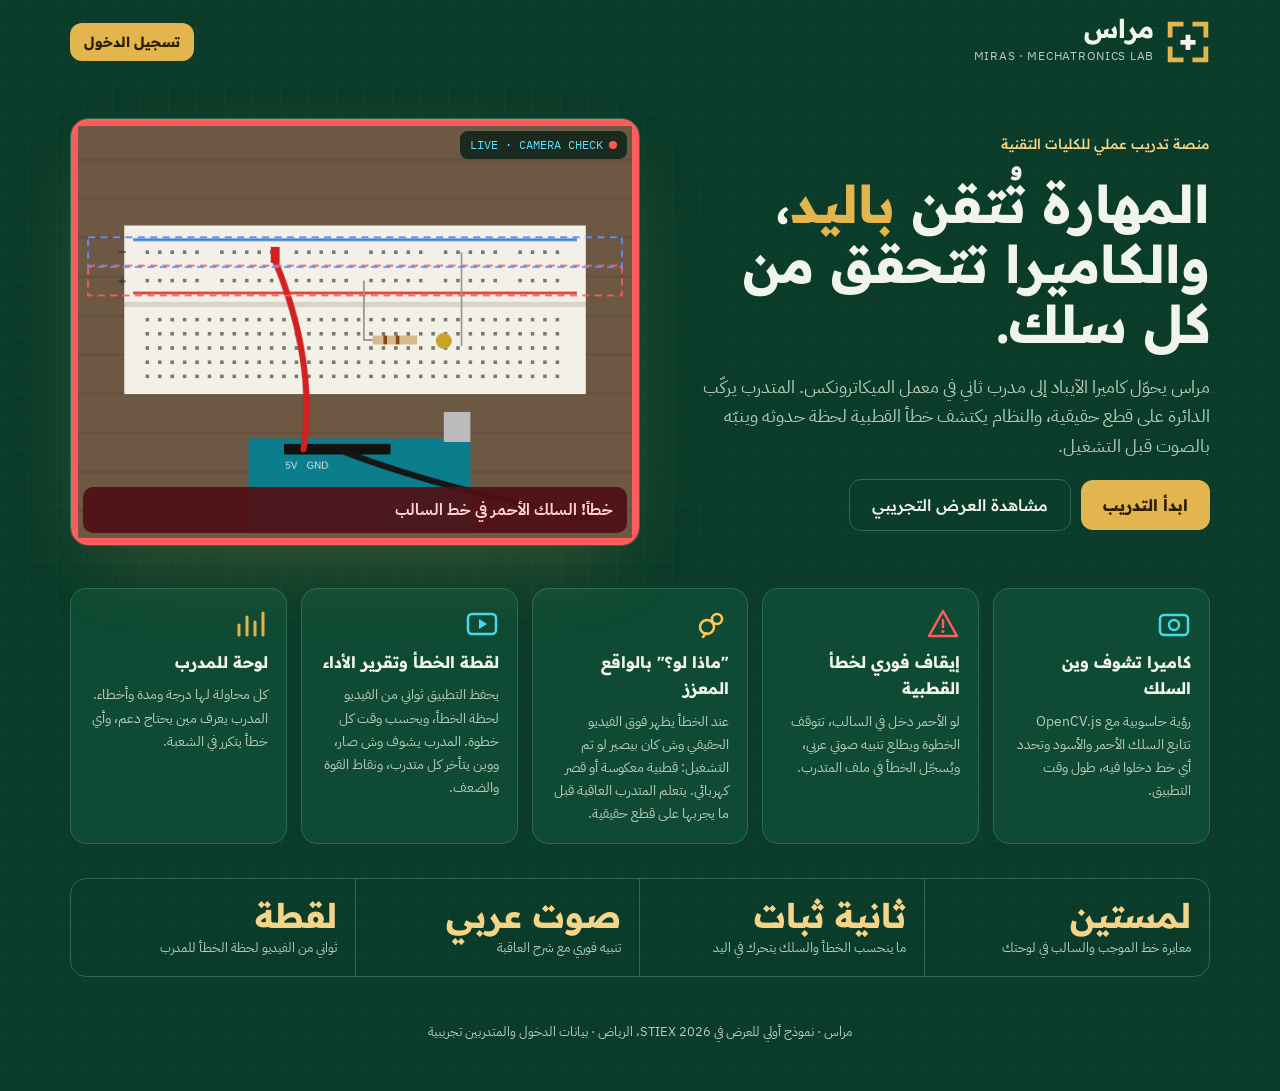
==== index.html @ 93a09e39 "Replace AI overclaims with accurate camera wording Co-Authored-By: Claude Opus 5.5 <noreply@anthropi" ====
<!doctype html>
<html lang="ar" dir="rtl">
<head>
<meta charset="utf-8">
<meta name="viewport" content="width=device-width,initial-scale=1,viewport-fit=cover">
<title>مراس</title>
<meta name="claude:viewport-fit-sides" content="cover">
<link rel="stylesheet" href="https://fonts.googleapis.com/css2?family=Readex+Pro:wght@400;500;600;700&family=IBM+Plex+Sans+Arabic:wght@400;500;700&family=IBM+Plex+Mono:wght@500&display=swap">
<style>
/* Layout: workshop console. Workshop green bench, gold as the brand line, signal-cyan reserved for what the AI "sees". */
:root{
  --ink:#0b3b29; --bench:#0f4a34; --raise:#165a41; --edge:#2b6b50;
  --paper:#f1f4ec; --dim:#b9cbbe;
  --copper:#e2b54e; --copper-2:#f3d488; --copper-ink:#2a1e00;
  --signal:#5ce1ff;
  --ok:#47d78f; --ok-bg:rgba(71,215,143,.14); --bad:#ff5a4a; --bad-bg:rgba(255,93,93,.15); --warn:#ffc75a; --warn-bg:rgba(255,199,90,.14);
  --plus:#ff5d5d; --minus:#5a93ff;
  --f-display:"Readex Pro","IBM Plex Sans Arabic",Tahoma,sans-serif;
  --f-body:"IBM Plex Sans Arabic",Tahoma,"Segoe UI",sans-serif;
  --f-data:"IBM Plex Mono",ui-monospace,Menlo,monospace;
  color-scheme:dark;
}
*{box-sizing:border-box}
[hidden]{display:none!important}
html,body{background:var(--ink);margin:0}
body{color:var(--paper);font-family:var(--f-body);font-size:16px;line-height:1.65;padding-left:max(16px,env(safe-area-inset-left,0px));padding-right:max(16px,env(safe-area-inset-right,0px));padding-block:0 48px;
  background-image:linear-gradient(rgba(70,217,230,.035) 1px,transparent 1px),linear-gradient(90deg,rgba(70,217,230,.035) 1px,transparent 1px);background-size:28px 28px}
.app{max-width:1140px;margin:0 auto;display:flex;flex-direction:column;gap:18px}
.bar{display:flex;align-items:center;justify-content:space-between;gap:12px;flex-wrap:wrap;padding-block:16px 4px}
.brand{display:flex;align-items:center;gap:12px;cursor:pointer}
.brand svg{width:44px;height:44px;flex:none}
.brand b{font-family:var(--f-display);font-weight:700;font-size:26px;display:block;line-height:1;letter-spacing:-.01em}
.brand span{color:var(--dim);font-size:12px;letter-spacing:.06em}
.user{display:flex;align-items:center;gap:10px;color:var(--dim);font-size:14px}
.av{width:36px;height:36px;border-radius:50%;background:var(--raise);border:1px solid var(--copper);display:grid;place-items:center;color:var(--copper-2);font-weight:700}
h1{font-family:var(--f-display);font-weight:700;font-size:clamp(24px,3.8vw,34px);line-height:1.25;margin:0;text-wrap:balance}
h2{font-family:var(--f-display);font-weight:700;font-size:19px;margin:0}
h3{font-family:var(--f-display);font-weight:700;font-size:16px;margin:0}
p{margin:0}
.note{color:var(--dim);font-size:14px}
.eyebrow{font-family:var(--f-display);font-weight:500;font-size:14px;color:var(--copper-2)}
.card{background:var(--bench);border:1px solid var(--edge);border-radius:16px;padding:20px;display:flex;flex-direction:column;gap:12px;min-width:0}
.btn{font:inherit;font-family:var(--f-display);font-weight:700;border:0;border-radius:12px;padding:12px 22px;cursor:pointer;background:var(--copper);color:var(--copper-ink);min-height:48px;transition:transform .15s,background .15s}
.btn:hover{background:var(--copper-2)} .btn:active{transform:translateY(1px)}
.btn.ghost{background:transparent;color:var(--paper);border:1px solid var(--edge);font-weight:500}
.btn.ghost:hover{border-color:var(--copper);background:transparent}
.btn.small{min-height:38px;padding:6px 14px;font-size:14px}
.btn:disabled{opacity:.4;cursor:not-allowed}
button:focus-visible,input:focus-visible{outline:3px solid var(--signal);outline-offset:2px}
.row{display:flex;gap:10px;flex-wrap:wrap;align-items:center}
.grid2{display:grid;grid-template-columns:repeat(auto-fit,minmax(290px,1fr));gap:18px}
input{font:inherit;background:var(--ink);border:1px solid var(--edge);color:var(--paper);border-radius:12px;padding:12px 14px;width:100%;min-height:48px}
label{font-size:14px;color:var(--dim);display:flex;flex-direction:column;gap:6px}
.chip{white-space:nowrap;font:inherit;font-size:13px;background:var(--raise);border:1px solid var(--edge);color:var(--paper);border-radius:999px;padding:7px 13px;cursor:pointer}
.chip:hover{border-color:var(--copper)}
.chip[aria-pressed="true"]{background:var(--copper);color:var(--copper-ink);border-color:var(--copper)}
.pill{display:inline-flex;align-items:center;gap:6px;border-radius:999px;padding:3px 11px;font-size:13px;font-weight:500;background:var(--raise);color:var(--paper);font-variant-numeric:tabular-nums}
.pill.ok{background:var(--ok-bg);color:var(--ok)} .pill.bad{background:var(--bad-bg);color:var(--bad)} .pill.warn{background:var(--warn-bg);color:var(--warn)}
.err{color:var(--bad);font-size:14px;min-height:1.4em}

/* landing */
.hero{display:grid;grid-template-columns:minmax(0,1fr) minmax(0,1.05fr);gap:28px;align-items:center;padding-block:28px 8px}
@media (max-width:860px){.hero{grid-template-columns:1fr}}
.hero h1{font-size:clamp(32px,4.6vw,52px);font-weight:700;line-height:1.15}
.hero h1 em{font-style:normal;color:var(--copper)}
.hero .lead{font-size:18px;color:var(--dim);max-width:34em}
.live{position:relative;border-radius:18px;overflow:hidden;border:1px solid var(--edge);background:#000;box-shadow:0 30px 80px -30px rgba(226,181,78,.28)}
.live canvas{display:block;width:100%;height:auto}
.live .tag{position:absolute;top:12px;inset-inline-start:12px;font-family:var(--f-data);font-size:12px;background:rgba(7,30,20,.8);color:var(--signal);padding:4px 10px;border-radius:8px;display:flex;gap:6px;align-items:center}
.live .tag i{width:8px;height:8px;border-radius:50%;background:var(--bad);animation:blink 1.2s infinite}
.live .say{position:absolute;inset-inline:12px;bottom:12px;border-radius:10px;padding:10px 14px;font-weight:700;background:rgba(7,30,20,.85);transition:background .2s,color .2s}
.live .say.bad{background:rgba(80,16,20,.92);color:#ffd2d2} .live .say.ok{background:rgba(10,60,38,.92);color:#c9ffe3}
@keyframes blink{50%{opacity:.25}}
@media (prefers-reduced-motion:reduce){.live .tag i{animation:none}}
.feats{display:grid;grid-template-columns:repeat(auto-fit,minmax(190px,1fr));gap:14px}
.feat{background:var(--bench);border:1px solid var(--edge);border-radius:16px;padding:18px;display:flex;flex-direction:column;gap:8px}
.feat svg{width:34px;height:34px}
.proof{display:grid;grid-template-columns:repeat(auto-fit,minmax(170px,1fr));gap:0;border:1px solid var(--edge);border-radius:16px;overflow:hidden}
.proof div{padding:18px;border-inline-start:1px solid var(--edge);display:flex;flex-direction:column;gap:2px}
.proof div:first-child{border-inline-start:0}
.proof b{font-family:var(--f-display);font-weight:700;font-size:34px;color:var(--copper-2);font-variant-numeric:tabular-nums;line-height:1.1}
.proof span{color:var(--dim);font-size:13px}
.road{display:grid;grid-template-columns:repeat(auto-fit,minmax(220px,1fr));gap:14px}
.road .ph{border-top:3px solid var(--edge);padding-top:12px;display:flex;flex-direction:column;gap:6px}
.road .ph.now{border-color:var(--copper)}
.foot{color:var(--dim);font-size:13px;text-align:center;padding-top:10px}

/* login */
.login{max-width:470px;margin:5vh auto 0;width:100%}
/* guide */
.steps{display:grid;grid-template-columns:repeat(auto-fit,minmax(230px,1fr));gap:14px;padding:0;margin:0;list-style:none}
.steps li{background:var(--raise);border-radius:14px;padding:16px;display:flex;flex-direction:column;gap:8px}
.steps .n{width:32px;height:32px;border-radius:9px;background:var(--copper);color:var(--copper-ink);display:grid;place-items:center;font-weight:700;font-family:var(--f-display)}
.steps svg{width:100%;height:auto;background:var(--ink);border-radius:10px}
/* practice */
.stage{display:grid;grid-template-columns:minmax(0,1.6fr) minmax(270px,1fr);gap:18px;align-items:start}
@media (max-width:820px){.stage{grid-template-columns:1fr}}
.cam{position:relative;border-radius:16px;overflow:hidden;background:#000;border:1px solid var(--edge)}
.cam canvas{display:block;width:100%;height:auto;touch-action:none}
.hud{position:absolute;inset-inline:10px;top:10px;display:flex;justify-content:space-between;gap:8px;pointer-events:none}
.hud .pill{background:rgba(7,30,20,.78);color:var(--signal);font-family:var(--f-data);font-size:12px}
.banner{position:absolute;inset-inline:10px;bottom:10px;border-radius:12px;padding:11px 15px;font-weight:700;background:rgba(7,30,20,.85);color:var(--paper);pointer-events:none;font-size:15px}
.banner.ok{background:rgba(10,60,38,.94);color:#c9ffe3} .banner.bad{background:rgba(80,16,20,.95);color:#ffd2d2} .banner.warn{background:rgba(70,50,8,.94);color:#ffe7b0}
.flash{position:absolute;inset:0;border:6px solid var(--bad);border-radius:16px;pointer-events:none;opacity:0;transition:opacity .2s}
.flash.on{opacity:1}
.plist{list-style:none;margin:0;padding:0;display:flex;flex-direction:column;gap:8px}
.plist li{display:flex;gap:10px;align-items:flex-start;padding:11px;border-radius:12px;background:var(--raise);font-size:15px}
.plist li .dot{flex:none;width:28px;height:28px;border-radius:8px;display:grid;place-items:center;font-size:13px;font-weight:700;background:var(--edge);color:var(--dim)}
.plist li.now{outline:2px solid var(--copper)} .plist li.now .dot{background:var(--copper);color:var(--copper-ink)}
.plist li.done .dot{background:var(--ok);color:#03200f}
.meter{display:flex;gap:6px;flex-wrap:wrap}
.meter span{font-family:var(--f-data);font-size:12px;color:var(--signal);background:var(--ink);border:1px solid var(--edge);border-radius:8px;padding:3px 8px}
.demo-tools{display:flex;gap:8px;flex-wrap:wrap}
/* result */
.score{font-family:var(--f-display);font-size:64px;font-weight:700;line-height:1;font-variant-numeric:tabular-nums}
.ring{width:160px;height:160px;border-radius:50%;display:grid;place-items:center;margin:0 auto}
/* table */
table{width:100%;border-collapse:collapse;font-size:14px}
th,td{text-align:start;padding:10px 8px;border-bottom:1px solid var(--edge);vertical-align:top}
th{color:var(--dim);font-weight:500;font-size:13px}
td{font-variant-numeric:tabular-nums}
tr.sel td{background:var(--raise)}
tbody tr{cursor:pointer} tbody tr:hover td{background:rgba(255,255,255,.025)}
.tablewrap{overflow-x:auto}
.bars{display:flex;flex-direction:column;gap:10px}
.bars .b{display:grid;grid-template-columns:150px 1fr 36px;gap:8px;align-items:center;font-size:14px}
.bars .t{height:12px;background:var(--raise);border-radius:6px;overflow:hidden}
.bars .t i{display:block;height:100%;background:linear-gradient(90deg,var(--bad),var(--copper));border-radius:6px}
.kpis{display:grid;grid-template-columns:repeat(auto-fit,minmax(150px,1fr));gap:12px}
.kpi{background:var(--raise);border-radius:14px;padding:14px}
.kpi b{font-family:var(--f-display);font-weight:700;font-size:30px;display:block;color:var(--copper-2);font-variant-numeric:tabular-nums}
.kpi span{color:var(--dim);font-size:13px}

.modal{position:fixed;inset:0;z-index:50;background:rgba(5,9,20,.8);display:grid;place-items:center;padding:max(16px,env(safe-area-inset-top,0px)) max(16px,env(safe-area-inset-right,0px)) max(16px,env(safe-area-inset-bottom,0px)) max(16px,env(safe-area-inset-left,0px))}
.modal-card{width:min(640px,100%);max-height:100%;overflow:auto}
.report{display:grid;grid-template-columns:repeat(auto-fit,minmax(260px,1fr));gap:16px}
.sbar{display:grid;grid-template-columns:110px 1fr 54px;gap:8px;align-items:center;font-size:13px}
.sbar .t{height:14px;background:var(--raise);border-radius:7px;position:relative;overflow:hidden}
.sbar .t i{position:absolute;inset-block:0;inset-inline-start:0;background:var(--copper);border-radius:7px}
.sbar .t s{position:absolute;inset-block:-2px;width:2px;background:var(--paper);opacity:.7}
.insight{display:flex;gap:10px;align-items:flex-start;background:var(--raise);border-radius:12px;padding:12px;font-size:14px}
.insight b{font-family:var(--f-display)}
.sync{font-size:12px;color:var(--dim)}
pre.log{white-space:pre-wrap;font-family:var(--f-data);font-size:13px;background:var(--ink);border:1px solid var(--edge);color:var(--signal);border-radius:12px;padding:14px;margin:0;max-height:280px;overflow:auto;direction:rtl}
</style>

</head>
<body>
<div class="app">

<header class="bar">
  <div class="brand" id="brandHome" role="button" tabindex="0" aria-label="مراس، الصفحة الرئيسية">
    <svg viewBox="0 0 64 64" aria-hidden="true"><g fill="none" stroke="#e2b54e" stroke-width="7" stroke-linecap="square"><path d="M6 22V6H22"/><path d="M42 6H58V22"/><path d="M58 42V58H42"/><path d="M22 58H6V42"/></g><rect x="21" y="29" width="22" height="7" fill="#f1f4ec"/><rect x="28.5" y="21.5" width="7" height="22" fill="#f1f4ec"/></svg>
    <div><b>مراس</b><span>MIRAS · MECHATRONICS LAB</span></div>
  </div>
  <div class="row" id="landingNav"><button class="btn small" id="navLogin">تسجيل الدخول</button></div>
  <div class="user" id="userBox" hidden><div class="av" id="userAv"></div><div><div id="userName" style="color:var(--paper)"></div><div id="userRole"></div></div><button class="btn ghost small" id="logoutBtn">خروج</button></div>
</header>

<!-- LANDING -->
<section id="scr-landing" style="display:flex;flex-direction:column;gap:34px">
  <div class="hero">
    <div style="display:flex;flex-direction:column;gap:18px">
      <span class="eyebrow">منصة تدريب عملي للكليات التقنية</span>
      <h1>المهارة تُتقن <em>باليد</em>،<br>والكاميرا تتحقق من كل سلك.</h1>
      <p class="lead">مراس يحوّل كاميرا الآيباد إلى مدرب ثاني في معمل الميكاترونكس. المتدرب يركّب الدائرة على قطع حقيقية، والنظام يكتشف خطأ القطبية لحظة حدوثه وينبّه بالصوت قبل التشغيل.</p>
      <div class="row"><button class="btn" id="heroStart">ابدأ التدريب</button><button class="btn ghost" id="heroDemo">مشاهدة العرض التجريبي</button></div>
    </div>
    <div class="live"><canvas id="heroCv" width="640" height="480" aria-label="عرض حي: السلك الأحمر يدخل خط السالب فيظهر تنبيه، ثم ينتقل إلى الموجب"></canvas><span class="tag"><i></i>LIVE · CAMERA CHECK</span><div class="say" id="heroSay">جاري المراقبة…</div></div>
  </div>

  <div class="feats">
    <div class="feat"><svg viewBox="0 0 34 34" aria-hidden="true"><rect x="3" y="8" width="28" height="20" rx="4" fill="none" stroke="#46d9e6" stroke-width="2.5"/><circle cx="17" cy="18" r="5" fill="none" stroke="#46d9e6" stroke-width="2.5"/></svg><h3>كاميرا تشوف وين السلك</h3><p class="note">رؤية حاسوبية مع OpenCV.js تتابع السلك الأحمر والأسود وتحدد أي خط دخلوا فيه، طول وقت التطبيق.</p></div>
    <div class="feat"><svg viewBox="0 0 34 34" aria-hidden="true"><path d="M17 4 L31 29 H3 Z" fill="none" stroke="#ff5d5d" stroke-width="2.5" stroke-linejoin="round"/><path d="M17 13 v7" stroke="#ff5d5d" stroke-width="2.5" stroke-linecap="round"/><circle cx="17" cy="24.5" r="1.6" fill="#ff5d5d"/></svg><h3>إيقاف فوري لخطأ القطبية</h3><p class="note">لو الأحمر دخل في السالب، تتوقف الخطوة ويطلع تنبيه صوتي عربي، ويُسجّل الخطأ في ملف المتدرب.</p></div>
    <div class="feat"><svg viewBox="0 0 34 34" aria-hidden="true"><circle cx="12" cy="20" r="7" fill="none" stroke="#ffc75a" stroke-width="2.5"/><circle cx="22" cy="12" r="5" fill="none" stroke="#ffc75a" stroke-width="2.5"/><path d="M8 30 l3-4" stroke="#ffc75a" stroke-width="2.5" stroke-linecap="round"/></svg><h3>"ماذا لو؟" بالواقع المعزز</h3><p class="note">عند الخطأ يظهر فوق الفيديو الحقيقي وش كان بيصير لو تم التشغيل: قطبية معكوسة أو قصر كهربائي. يتعلم المتدرب العاقبة قبل ما يجربها على قطع حقيقية.</p></div>
    <div class="feat"><svg viewBox="0 0 34 34" aria-hidden="true"><rect x="3" y="7" width="28" height="20" rx="4" fill="none" stroke="#46d9e6" stroke-width="2.5"/><path d="M14 12 l8 5 -8 5z" fill="#46d9e6"/></svg><h3>لقطة الخطأ وتقرير الأداء</h3><p class="note">يحفظ التطبيق ثواني من الفيديو لحظة الخطأ، ويحسب وقت كل خطوة. المدرب يشوف وش صار، ووين يتأخر كل متدرب، ونقاط القوة والضعف.</p></div>
    
<div class="feat"><svg viewBox="0 0 34 34" aria-hidden="true"><path d="M5 28 V18 M13 28 V10 M21 28 V15 M29 28 V6" stroke="#e2b54e" stroke-width="3" stroke-linecap="round"/></svg><h3>لوحة للمدرب</h3><p class="note">كل محاولة لها درجة ومدة وأخطاء. المدرب يعرف مين يحتاج دعم، وأي خطأ يتكرر في الشعبة.</p></div>
  </div>

  <div class="proof" aria-label="كيف يحكم مراس على الخطأ">
    <div><b>لمستين</b><span>معايرة خط الموجب والسالب في لوحتك</span></div>
    <div><b>ثانية ثبات</b><span>ما ينحسب الخطأ والسلك يتحرك في اليد</span></div>
    <div><b>صوت عربي</b><span>تنبيه فوري مع شرح العاقبة</span></div>
    <div><b>لقطة</b><span>ثواني من الفيديو لحظة الخطأ للمدرب</span></div>
  </div>

  <p class="foot">مراس · نموذج أولي للعرض في STIEX 2026، الرياض · بيانات الدخول والمتدربين تجريبية</p>
</section>


<!-- LOGIN -->
<section id="scr-login" class="login card">
  <h1>تسجيل الدخول</h1>
  <p class="note">الكلية التقنية · قسم الميكاترونكس</p>
  <label>الرقم التدريبي أو رقم المدرب<input id="liId" inputmode="numeric" autocomplete="username"></label>
  <label>كلمة المرور<input id="liPw" type="password" autocomplete="current-password"></label>
  <div class="err" id="liErr"></div>
  <button class="btn" id="liBtn">دخول</button>
  <div class="note">حسابات تجريبية (اضغط للتعبئة):</div>
  <div class="row" id="demoAccounts"></div>
</section>

<!-- HOME -->
<section id="scr-home" hidden>
  <div class="card">
    <span class="pill warn" style="align-self:flex-start">مهارة المرحلة الأولى</span>
    <h1>توصيل تغذية لوحة التجارب من الأردوينو مع فحص القطبية</h1>
    <p class="note">تطبيق المهارة على قطع حقيقية والكاميرا شغالة. الكاميرا تتابع مكان كل سلك، وينبّه فوراً لو السلك دخل في القطب الغلط.</p>
    <div class="row"><span class="pill ok">٤ خطوات</span><span class="pill ok">قطع حقيقية</span><span class="pill ok">تعليق صوتي</span></div>
    <div class="row"><button class="btn" id="toGuide">ابدأ: شرح الخطوات</button></div>
  </div>
  <div class="card" style="margin-top:16px">
    <h2>المحاولات السابقة</h2>
    <div id="myAttempts" class="tablewrap"></div>
  </div>
</section>

<!-- GUIDE -->
<section id="scr-guide" hidden class="card">
  <h1>قبل البدء</h1>
  <p class="note">التجهيز: أردوينو أونو، لوحة تجارب، سلك أحمر، سلك أسود، LED مع مقاومة 220 أوم. يوضع الأردوينو <b style="color:var(--paper)">تحت</b> لوحة التجارب، ويُثبّت الآيباد فوقها بحيث يظهر الاثنان.</p>
  <ol class="steps">
    <li><span class="n">١</span><h3>تثبيت اللوحة في الإطار</h3><p class="note">الكاميرا تتأكد إن الإضاءة كافية والصورة ثابتة وواضحة.</p>
      <svg viewBox="0 0 200 110"><rect x="20" y="15" width="160" height="55" rx="4" fill="#f2efe6"/><line x1="26" y1="24" x2="174" y2="24" stroke="#4f8dff" stroke-width="2"/><line x1="26" y1="34" x2="174" y2="34" stroke="#ff5a4f" stroke-width="2"/><rect x="70" y="80" width="60" height="24" rx="3" fill="#0a7e8c"/><rect x="8" y="6" width="184" height="100" fill="none" stroke="#e2b54e" stroke-dasharray="6 4" stroke-width="2"/></svg></li>
    <li><span class="n">٢</span><h3>تركيب المقاومة واللمبة</h3><p class="note">اللمبة لها <b style="color:var(--paper)">قطبية</b>: الرجل الطويلة موجب (+) جهة المقاومة، والرجل القصيرة سالب (−) جهة الحافة المسطحة. لو انعكست ما تولّع.</p>
      <svg viewBox="0 0 200 110"><rect x="20" y="15" width="160" height="80" rx="4" fill="#f2efe6"/><line x1="26" y1="24" x2="174" y2="24" stroke="#ff5a4f" stroke-width="2"/><line x1="26" y1="88" x2="174" y2="88" stroke="#4f8dff" stroke-width="2"/><rect x="70" y="30" width="12" height="24" rx="4" fill="#d8b98a"/><line x1="76" y1="24" x2="76" y2="30" stroke="#888" stroke-width="2"/><line x1="76" y1="54" x2="76" y2="62" stroke="#888" stroke-width="2"/><line x1="76" y1="62" x2="112" y2="62" stroke="#888" stroke-width="2"/><line x1="112" y1="62" x2="112" y2="50" stroke="#888" stroke-width="2"/><line x1="126" y1="88" x2="126" y2="52" stroke="#888" stroke-width="2"/><path d="M108 50 v-10 a11 11 0 0 1 22 0 v10 z" fill="#ff6b5a"/><text x="96" y="76" font-size="8" fill="#333">طويلة +</text><text x="130" y="76" font-size="8" fill="#333">قصيرة −</text></svg>
      <div class="row"><button class="btn ghost small polBtn">🔊 شرح القطبية</button></div></li>
    <li><span class="n">٣</span><h3>تحديد خط الموجب ثم السالب</h3><p class="note">علشان التطبيق يعرف وين خط <b style="color:var(--plus)">+</b> الأحمر ووين خط <b style="color:var(--minus)">−</b> الأزرق في لوحتك.</p>
      <svg viewBox="0 0 200 110"><rect x="20" y="15" width="160" height="55" rx="4" fill="#f2efe6"/><line x1="26" y1="24" x2="174" y2="24" stroke="#4f8dff" stroke-width="2"/><line x1="26" y1="34" x2="174" y2="34" stroke="#ff5a4f" stroke-width="2"/><circle cx="120" cy="34" r="9" fill="none" stroke="#ff5a4f" stroke-width="3"/><circle cx="80" cy="24" r="9" fill="none" stroke="#4f8dff" stroke-width="3"/><text x="120" y="60" fill="#333" font-size="11" text-anchor="middle">١</text><text x="80" y="60" fill="#333" font-size="11" text-anchor="middle">٢</text></svg></li>
    <li><span class="n">٤</span><h3>الأحمر من 5V إلى الموجب +</h3><p class="note">ثم الأسود من GND إلى السالب −، والأردوينو مطفي. لو دخل سلك في الخط الغلط، يطلع تنبيه بالصوت يشرح وش كان بيصير.</p>
      <svg viewBox="0 0 200 110"><rect x="20" y="15" width="160" height="55" rx="4" fill="#f2efe6"/><line x1="26" y1="24" x2="174" y2="24" stroke="#4f8dff" stroke-width="2"/><line x1="26" y1="34" x2="174" y2="34" stroke="#ff5a4f" stroke-width="2"/><rect x="70" y="80" width="60" height="24" rx="3" fill="#0a7e8c"/><path d="M88 82 Q86 55 110 34" stroke="#e53935" stroke-width="4" fill="none"/><path d="M104 82 Q120 50 140 24" stroke="#111" stroke-width="4" fill="none"/><text x="86" y="100" fill="#fff" font-size="8">5V</text><text x="100" y="100" fill="#fff" font-size="8">GND</text></svg></li>
    <li><span class="n">٥</span><h3>التشغيل والتأكد من إضاءة اللمبة</h3><p class="note">توصيل سلك USB. الكاميرا تكتشف ضوء الـ LED وتعرض النتيجة.</p>
      <svg viewBox="0 0 200 110"><rect x="20" y="15" width="160" height="55" rx="4" fill="#f2efe6"/><circle cx="130" cy="52" r="14" fill="#fff59d" opacity=".5"/><circle cx="130" cy="52" r="6" fill="#ffeb3b"/><rect x="70" y="80" width="60" height="24" rx="3" fill="#0a7e8c"/></svg></li>
  
  </ol>
  <div class="row"><button class="btn" id="startCam">فتح الكاميرا والبدء</button><button class="btn ghost" id="startPhoto" hidden>التصوير خطوة بخطوة</button><button class="btn ghost" id="startDemo">عرض تجريبي بدون قطع</button><button class="btn ghost" id="backHome1">رجوع</button></div>
  <p class="err" id="camErr"></p>
</section>

<!-- PRACTICE -->
<section id="scr-practice" hidden>
  <div class="stage">
    <div class="cam" id="camBox">
      <canvas id="view" width="640" height="480"></canvas>
      <div class="hud"><span class="row" style="gap:6px"><span class="pill" id="cvBadge">رؤية حاسوبية</span><span class="pill" id="hudMode">كاميرا مباشرة</span></span><span class="pill" id="hudTime">00:00</span></div>
      <div class="banner" id="banner" role="status" aria-live="assertive">جاري التشغيل…</div>
      <div class="flash" id="flash"></div>
    </div>
    <div class="card">
      <div class="row" style="justify-content:space-between"><h2>الخطوات</h2><span class="row" style="gap:6px"><select id="voiceSel" class="chip" aria-label="اختيار الصوت" style="max-width:170px"></select><button class="chip" id="muteBtn" aria-pressed="false">🔊 الصوت شغال</button></span></div>
      <ul class="plist" id="plist"></ul>
      <div class="meter" id="meter"></div>
      <div class="row"><button class="btn small" id="snapBtn" hidden>📷 التقاط صورة</button><input type="file" id="snapIn" accept="image/*" capture="environment" hidden><button class="btn ghost small" id="hintBtn">مساعدة</button><button class="btn ghost small" id="trainerOk">تأكيد المدرب</button><button class="btn ghost small" id="recal">إعادة المعايرة</button><button class="btn ghost small" id="quitBtn">إنهاء</button></div>
      <div id="placeBox" hidden class="card" style="padding:12px;background:var(--raise)">
        <h3>تركيب المقاومة واللمبة</h3>
        <svg viewBox="0 0 300 150" style="width:100%;max-width:360px;display:block;margin:6px 0" role="img" aria-label="رسم يوضح اتجاه رجلي اللمبة">
          <rect x="10" y="10" width="280" height="130" rx="6" fill="#f3f0e7"/>
          <line x1="20" y1="26" x2="280" y2="26" stroke="#e0443a" stroke-width="3"/><text x="270" y="22" font-size="13" fill="#b3261e" font-weight="700">+</text>
          <line x1="20" y1="124" x2="280" y2="124" stroke="#3f7fe0" stroke-width="3"/><text x="270" y="142" font-size="15" fill="#1b4fae" font-weight="700">−</text>
          <line x1="110" y1="26" x2="110" y2="52" stroke="#888" stroke-width="2"/><rect x="100" y="52" width="20" height="34" rx="6" fill="#d8b98a"/><rect x="100" y="60" width="20" height="4" fill="#8b4513"/><rect x="100" y="70" width="20" height="4" fill="#111"/><line x1="110" y1="86" x2="110" y2="96" stroke="#888" stroke-width="2"/>
          <line x1="110" y1="96" x2="170" y2="96" stroke="#888" stroke-width="2"/>
          <line x1="170" y1="96" x2="170" y2="72" stroke="#888" stroke-width="2.5"/><line x1="190" y1="124" x2="190" y2="76" stroke="#888" stroke-width="2.5"/>
          <path d="M164 72 v-14 a16 16 0 0 1 32 0 v14 z" fill="#ff6b5a" opacity=".85"/><line x1="196" y1="58" x2="196" y2="72" stroke="#7a1d14" stroke-width="2"/>
          <text x="60" y="74" font-size="10" fill="#333">مقاومة 220</text>
          <text x="128" y="112" font-size="10" fill="#333">طويلة +</text><text x="200" y="104" font-size="10" fill="#333">قصيرة −</text>
        </svg>
        <p class="note">المقاومة من خط <b style="color:var(--plus)">+</b> إلى صف في وسط اللوحة. <b style="color:var(--paper)">الرجل الطويلة</b> للمبة في نفس صف المقاومة، و<b style="color:var(--paper)">الرجل القصيرة</b> (جهة الحافة المسطحة) في خط <b style="color:var(--minus)">−</b>. الأردوينو يبقى مطفي.</p>
        <div class="row"><button class="btn small" id="placeOk">تم التركيب ✓</button><button class="btn ghost small polBtn">🔊 شرح القطبية</button></div>
        <p class="note">ملاحظة: الكاميرا ما تتحقق من اتجاه رجلي اللمبة. التحقق يصير في الخطوة الأخيرة: لو اللمبة ما ولّعت، غالباً هي مقلوبة.</p>
      </div>
      <div id="demoBox" hidden class="card" style="padding:12px;background:var(--raise)">
        <h3>أدوات العرض التجريبي</h3>
        <p class="note">اسحب طرف السلك الأحمر أو الأسود على الصورة إلى الخط. يمكن تجربة الأخطاء أيضاً.</p>
        <div class="demo-tools"><button class="chip" id="dPower" aria-pressed="false">⚡ تشغيل الأردوينو</button><button class="chip" id="dDim" aria-pressed="false">🌙 إضاءة ضعيفة</button><button class="chip" id="dShake" aria-pressed="false">📳 اهتزاز</button><button class="chip" id="dBlur" aria-pressed="false">🌫 صورة مو واضحة</button></div>
      </div>
    </div>
  </div>
</section>

<!-- RESULT -->
<section id="scr-result" hidden class="grid2">
  <div class="card" style="text-align:center">
    <h1 id="resTitle">النتيجة</h1>
    <div class="ring" id="resRing"><div><div class="score" id="resScore">0</div><div class="note">من ١٠٠</div></div></div>
    <div class="row" style="justify-content:center" id="resPills"></div>
    <div class="row" style="justify-content:center"><button class="btn" id="again">محاولة جديدة</button><button class="btn ghost" id="resClip" hidden>▶ لقطة الخطأ</button><button class="btn ghost" id="resHome">الرئيسية</button></div>
  </div>
  <div class="card"><h2>تفاصيل المحاولة</h2><ul class="plist" id="resLog"></ul><p class="note" id="resSaved">تنحفظ المحاولة وتظهر للمدرب في لوحته.</p></div>
</section>

<!-- TRAINER -->
<section id="scr-trainer" hidden style="display:flex;flex-direction:column;gap:16px">
  <div class="card"><div class="row" style="justify-content:space-between"><h1>لوحة المدرب</h1><span class="sync" id="syncNote">المحاولات محفوظة على هذا الجهاز</span></div><p class="note">مهارة: توصيل تغذية لوحة التجارب مع فحص القطبية · شعبة ميكاترونكس ١</p><div class="kpis" id="kpis"></div></div>
  <div class="card" id="reportCard"></div>
  <div class="grid2">
    <div class="card"><h2>المتدربون</h2><div class="tablewrap" id="tTable"></div></div>
    <div class="card"><h2>أكثر الأخطاء تكراراً</h2><div class="bars" id="tBars"></div><h2 id="tDetailTitle" style="margin-top:8px">المحاولات</h2><div class="tablewrap" id="tDetail"></div></div>
  </div>
  <div class="card" id="collectCard"><h2>جمع صور لتدريب النموذج</h2><p class="note">صوّر اللوحة والأردوينو من فوق، نفس زاوية التدريب، واختر الحالة قبل التصوير. الصور تنحفظ في قاعدة بيانات مراس، مو على الجهاز. نوّع الإضاءة والمكان واليد، وصوّر كل حالة أكثر من مرة.</p>
    <div class="row" id="labRow"></div>
    <div class="row"><button class="btn" id="colBtn">📷 تصوير أو اختيار صور</button><input type="file" id="colIn" accept="image/*" multiple hidden><span class="note" id="colMsg"></span></div>
    <div class="row" id="colCounts"></div><div class="row" id="colThumbs"></div></div>
  <div class="card"><h2>اختبار آلي بدون بشر (محاكاة)</h2><p class="note">هذا اختبار على صور مولّدة بالكمبيوتر، مو على كاميرا وقطع حقيقية. يثبت إن منطق الكشف صحيح، والتجربة الحقيقية خطوة لاحقة. متدربون افتراضيون يركّبون الأسلاك صح وغلط بشكل عشوائي، مع اهتزاز وتغير إضاءة وتشويش. نقارن قرار الكاميرا بالحقيقة المعروفة لكل حالة.</p><div class="row"><button class="btn" id="runTest">تشغيل ٣٠٠ حالة</button></div><pre class="log" id="testLog">لم يُشغّل بعد.</pre></div>
</section>

</div>
<div id="clipModal" class="modal" hidden role="dialog" aria-modal="true" aria-labelledby="clipTitle">
  <div class="card modal-card">
    <div class="row" style="justify-content:space-between"><h2 id="clipTitle">لقطة الخطأ</h2><button class="btn ghost small" id="clipClose">إغلاق</button></div>
    <img id="clipImg" alt="لقطة فيديو لحظة خطأ القطبية" style="width:100%;border-radius:12px;background:#000;aspect-ratio:4/3;object-fit:cover">
    <p class="note" id="clipMeta"></p>
    <p class="note">يحفظ التطبيق آخر ثانيتين قبل الخطأ وثانية بعده، علشان المدرب يشوف وش صار بالضبط.</p>
  </div>
</div>
<script>
(()=>{
'use strict';
const $=s=>document.querySelector(s);
const AR=n=>String(n).replace(/\d/g,d=>'٠١٢٣٤٥٦٧٨٩'[d]);
const esc=v=>String(v==null?'':v).replace(/[&<>"']/g,c=>({'&':'&amp;','<':'&lt;','>':'&gt;','"':'&quot;',"'":'&#39;'}[c]));
const store={get(k,d){try{const v=localStorage.getItem(k);return v?JSON.parse(v):d}catch(e){return d}},set(k,v){try{localStorage.setItem(k,JSON.stringify(v))}catch(e){}}};

/* ---------- mock data ---------- */
const USERS=[
 {id:'4410201',pw:'1234',name:'نورة القحطاني',role:'trainee'},
 {id:'4410202',pw:'1234',name:'عبدالله الزهراني',role:'trainee'},
 {id:'4410203',pw:'1234',name:'لمى الشهري',role:'trainee'},
 {id:'4410204',pw:'1234',name:'فهد الحارثي',role:'trainee'},
 {id:'4410205',pw:'1234',name:'شهد المالكي',role:'trainee'},
 {id:'9001',pw:'1234',name:'م. سامي السبيعي',role:'trainer'}
];
const ERR={red_minus:'السلك الأحمر في خط السالب',black_plus:'قصر: السلك الأسود في خط الموجب',unclear:'الصورة غير واضحة',hint:'طلب مساعدة',assisted:'تأكيد يدوي من المدرب',quit:'إنهاء قبل الاكتمال'};
function seed(){
  let a=null;
  const now=Date.now(),D=864e5; a=[];
  const plan={ '4410201':[[1,0,1],[0,0,0]], '4410202':[[1,1,2],[1,0,0],[0,0,1]], '4410203':[[0,0,0]], '4410204':[[2,1,1],[1,1,0]], '4410205':[[0,1,3],[0,0,1]] };
  Object.entries(plan).forEach(([uid,list])=>list.forEach(([rm,bp,un],i)=>{
    const errs=[];for(let k=0;k<rm;k++)errs.push('red_minus');for(let k=0;k<bp;k++)errs.push('black_plus');for(let k=0;k<un;k++)errs.push('unclear');
    a.push({uid,at:now-(list.length-i)*D*1.3,dur:150+rm*40+bp*35+un*15,errors:errs,score:scoreOf(errs),done:true});
  }));
  return a;
}
const GUEST={id:'guest',pw:null,name:'زائر',role:'guest'};
const nameOf=uid=>{const u=USERS.find(x=>x.id===uid);return u?u.name:'غير معروف'};
const errName=e=>ERR[e]||'خطأ غير معروف';
// keep only well-formed attempts (data may come from localStorage or the shared db)
const validAttempt=a=>a&&typeof a.id==='string'&&typeof a.uid==='string'&&Number.isFinite(a.at)&&Number.isFinite(a.score)&&Number.isFinite(a.dur)&&Array.isArray(a.errors);
function scoreOf(errs){let s=100;errs.forEach(e=>{s-= e==='red_minus'||e==='black_plus'?15: e==='assisted'||e==='quit'?8: e==='hint'?3:4});return Math.max(0,s)}
let seeds=seed().map(a=>({...a,sample:true,steps:a.steps||fakeSteps(a)}));let realLocal=store.get('mx_real',[]);let realDb=null;let attempts=[];function mergeAttempts(){const byId={};[...realLocal,...(realDb||[])].filter(validAttempt).forEach(a=>byId[a.id]=a);attempts=[...seeds,...Object.values(byId)]}
function fakeSteps(a){const r=k=>Math.round((20+((a.at/1000+k*37)%40))*10)/10;const pen=e=>a.errors.filter(x=>x===e).length*30;return [r(1),r(6),r(2),r(3)+pen('red_minus'),r(4)+pen('black_plus'),r(5)]}
mergeAttempts();
let me=null;

/* ---------- navigation ---------- */
const screens=['landing','login','home','guide','practice','result','trainer'];
function show(n){if(n!=='practice'&&R&&!R.ended)stopPractice();screens.forEach(s=>$('#scr-'+s).hidden=s!==n);$('#landingNav').hidden=!!me||n==='login';window.scrollTo(0,0);heroRun=n==='landing'}
function setUser(u){me=u;$('#userBox').hidden=!u;if(!u)return;$('#userAv').textContent=u.name.replace('م. ','')[0];$('#userName').textContent=u.name;$('#userRole').textContent=u.role==='trainer'?'مدرب':u.role==='guest'?'عرض تجريبي · لا يُحفظ':'متدرب · '+AR(u.id)}
USERS.forEach(u=>{const b=document.createElement('button');b.className='chip';b.textContent=(u.role==='trainer'?'🧑‍🏫 ':'')+u.name;b.onclick=()=>{$('#liId').value=u.id;$('#liPw').value=u.pw};$('#demoAccounts').append(b)});
function login(){const id=$('#liId').value.trim().replace(/[٠-٩]/g,d=>'٠١٢٣٤٥٦٧٨٩'.indexOf(d)),pw=$('#liPw').value;const u=USERS.find(x=>x.id===id&&x.pw===pw);if(!u){$('#liErr').textContent='الرقم أو كلمة المرور غير صحيحة';return}$('#liErr').textContent='';setUser(u);u.role==='trainer'?openTrainer():openHome()}
$('#liBtn').onclick=login;$('#liPw').onkeydown=e=>{if(e.key==='Enter')login()};
$('#logoutBtn').onclick=()=>{stopPractice();setUser(null);show('landing')};
$('#navLogin').onclick=$('#heroStart').onclick=()=>show('login');
$('#heroDemo').onclick=()=>{setUser(GUEST);show('guide')};
const goHome=()=>{if(!me||me.role==='guest'){setUser(null);show('landing')}else if(me.role==='trainer')openTrainer();else openHome()};
$('#brandHome').onclick=goHome;$('#brandHome').onkeydown=e=>{if(e.key==='Enter'||e.key===' '){e.preventDefault();goHome()}};
function fmtDate(t){return new Date(t).toLocaleDateString('ar-SA-u-ca-gregory',{day:'numeric',month:'short'})}
function fmtDur(s){s=Math.round(s);return AR(Math.floor(s/60))+':'+AR(String(s%60).padStart(2,'0'))}
function errSummary(errs){const c={};errs.forEach(e=>c[e]=(c[e]||0)+1);const k=Object.keys(c);return k.length?k.map(x=>errName(x)+(c[x]>1?' ×'+AR(c[x]):'')).join('، '):'بدون أخطاء'}
function attemptsTable(list,showName){
  if(!list.length)return '<p class="note">ما فيه محاولات للحين.</p>';
  return '<table><thead><tr>'+(showName?'<th>المتدرب</th>':'')+'<th>التاريخ</th><th>الدرجة</th><th>المدة</th><th>الأخطاء</th><th>لقطة</th></tr></thead><tbody>'+
  list.slice().sort((a,b)=>b.at-a.at).map(a=>'<tr>'+(showName?'<td>'+esc(nameOf(a.uid))+'</td>':'')+'<td>'+fmtDate(a.at)+'</td><td><span class="pill '+(a.score>=85?'ok':a.score>=60?'warn':'bad')+'">'+AR(a.score)+'</span></td><td>'+fmtDur(a.dur)+'</td><td>'+esc(errSummary(a.errors))+(a.mode==='demo'?' <span class="pill">عرض تجريبي</span>':'')+(a.sample?' <span class="pill">عيّنة</span>':'')+'</td><td>'+(a.errors.some(e=>e==='red_minus'||e==='black_plus')?'<button class="chip" data-clip="'+esc(aid(a))+'">▶ مشاهدة</button>':'—')+'</td></tr>').join('')+'</tbody></table>';
}
function openHome(){if(!me||me.role==='guest'){show('guide');return}$('#myAttempts').innerHTML=attemptsTable(attempts.filter(a=>a.uid===me.id),false);show('home')}
$('#toGuide').onclick=()=>show('guide');$('#backHome1').onclick=goHome;$('#resHome').onclick=goHome;$('#again').onclick=()=>show('guide');

/* ---------- trainer ---------- */
let selTrainee=null;
function openTrainer(){
  const tr=USERS.filter(u=>u.role==='trainee');
  const all=attempts;const avg=all.length?Math.round(all.reduce((s,a)=>s+a.score,0)/all.length):0;
  const pol=all.reduce((s,a)=>s+a.errors.filter(e=>e==='red_minus'||e==='black_plus').length,0);
  const firstOk=tr.filter(u=>{const l=all.filter(a=>a.uid===u.id).sort((a,b)=>a.at-b.at);return l.length&&l[l.length-1].score>=85}).length;
  $('#kpis').innerHTML=[[AR(all.length),'محاولة'],[AR(avg),'متوسط الدرجات'],[AR(pol),'خطأ قطبية تم إيقافه'],[AR(firstOk)+' / '+AR(tr.length),'متدربون أتقنوا المهارة']].map(k=>'<div class="kpi"><b>'+k[0]+'</b><span>'+k[1]+'</span></div>').join('')+(seeds.length?'<p class="note" style="grid-column:1/-1">الأرقام تشمل '+AR(seeds.length)+' محاولة عيّنة (بيانات تجريبية) مع المحاولات الحقيقية.</p>':'');
  $('#tTable').innerHTML='<table><thead><tr><th>المتدرب</th><th>المحاولات</th><th>آخر درجة</th><th>أكثر خطأ</th></tr></thead><tbody>'+tr.map(u=>{const l=all.filter(a=>a.uid===u.id).sort((a,b)=>a.at-b.at);const last=l[l.length-1];const c={};l.forEach(a=>a.errors.forEach(e=>c[e]=(c[e]||0)+1));const top=Object.entries(c).sort((a,b)=>b[1]-a[1])[0];
    return '<tr data-u="'+u.id+'" class="'+(selTrainee===u.id?'sel':'')+'"><td>'+u.name+'</td><td>'+AR(l.length)+'</td><td>'+(last?'<span class="pill '+(last.score>=85?'ok':last.score>=60?'warn':'bad')+'">'+AR(last.score)+'</span>':'—')+'</td><td>'+(top?esc(errName(top[0])):'—')+'</td></tr>'}).join('')+'</tbody></table>';
  $('#tTable').querySelectorAll('tr[data-u]').forEach(r=>r.onclick=()=>{selTrainee=r.dataset.u;openTrainer()});
  const c={};all.forEach(a=>a.errors.forEach(e=>c[e]=(c[e]||0)+1));const mx=Math.max(1,...Object.values(c));
  $('#tBars').innerHTML=Object.entries(c).sort((a,b)=>b[1]-a[1]).map(([k,v])=>'<div class="b"><span>'+esc(errName(k))+'</span><div class="t"><i style="width:'+(v/mx*100)+'%"></i></div><span>'+AR(v)+'</span></div>').join('')||'<p class="note">لا أخطاء.</p>';
  const sel=selTrainee?USERS.find(u=>u.id===selTrainee):null;
  $('#tDetailTitle').textContent=sel?'محاولات '+sel.name:'كل المحاولات';
  $('#tDetail').innerHTML=attemptsTable(sel?all.filter(a=>a.uid===sel.id):all,!sel);
  renderReport(sel||tr[0],all);
  show('trainer');
}

/* ---------- voice ---------- */
let muted=false,arVoice=null;
function voiceRank(x){let r=0;if(/enhanced|premium|neural|natural|online|محسن/i.test(x.name))r+=4;if(/^ar[-_]SA/i.test(x.lang))r+=2;if(/maged|majed|hamed|zariyah|ماجد/i.test(x.name))r+=1;return r}
function pickVoice(){try{const v=speechSynthesis.getVoices().filter(x=>/^ar/i.test(x.lang)).sort((a,b)=>voiceRank(b)-voiceRank(a));const saved=store.get('mx_voice','');arVoice=v.find(x=>x.name===saved)||v[0]||null;
  const sel=document.getElementById('voiceSel');if(sel){sel.innerHTML=v.length?v.map(x=>'<option'+(arVoice&&x.name===arVoice.name?' selected':'')+'>'+x.name.replace(/</g,'')+'</option>').join(''):'<option>لا يوجد صوت عربي في الجهاز</option>'}}catch(e){}}
try{pickVoice();speechSynthesis.onvoiceschanged=pickVoice}catch(e){}
/* Recorded human voice: voice/voice.json = [{file,text}] next to the page. Missing clips fall back to the device voice. */
const vkey=t=>String(t).replace(/[^\u0621-\u064Aa-zA-Z0-9]/g,'');let VOICE={},curAudio=null;
fetch('voice/voice.json',{cache:'no-cache'}).then(r=>r.ok?r.json():[]).then(list=>{(list||[]).forEach(x=>{if(x&&x.file&&x.text)VOICE[vkey(x.text)]='voice/'+x.file})}).catch(()=>{});
/* One shared <audio>: iPad Safari only lets an element play after it was started inside a tap, so the first tap anywhere unlocks it (and speech). */
const voiceEl=new Audio();voiceEl.preload='auto';curAudio=voiceEl;let voiceUnlocked=false;
const SILENT='[data-uri]';
function unlockSpeech(){if(voiceUnlocked)return;voiceUnlocked=true;
  try{voiceEl.src=SILENT;const pr=voiceEl.play();if(pr&&pr.catch)pr.then(()=>voiceEl.pause()).catch(()=>{voiceUnlocked=false})}catch(e){voiceUnlocked=false}
  try{const u=new SpeechSynthesisUtterance(' ');u.volume=0;speechSynthesis.speak(u)}catch(e){}}
['pointerdown','touchend','keydown'].forEach(ev=>document.addEventListener(ev,unlockSpeech,{capture:true,passive:true}));
function say(t){if(muted)return;try{voiceEl.pause()}catch(e){}
  const rec=VOICE[vkey(t)];
  if(rec){try{speechSynthesis.cancel()}catch(e){}try{voiceEl.src=rec;voiceEl.currentTime=0;const pr=voiceEl.play();if(pr&&pr.catch)pr.catch(()=>tts(t))}catch(e){tts(t)}return}
  tts(t)}
function tts(t){try{speechSynthesis.cancel();const u=new SpeechSynthesisUtterance(t);u.lang='ar-SA';if(arVoice)u.voice=arVoice;u.rate=0.95;speechSynthesis.speak(u)}catch(e){}}
$('#voiceSel').onchange=e=>{store.set('mx_voice',e.target.value);pickVoice();say('هذا هو الصوت المختار')};
const POL_TEXT='القطبية يعني إن للقطعة طرف موجب وطرف سالب، والتيار يمشي من الموجب للسالب. اللمبة إل إي دي تشتغل في اتجاه واحد بس. الرجل الطويلة هي الموجب، وتكون جهة المقاومة وخط الموجب. الرجل القصيرة، وهي جهة الحافة المسطحة في رأس اللمبة، هي السالب وتروح لخط السالب. لو انعكست، اللمبة ما تولّع.';
document.querySelectorAll('.polBtn').forEach(b=>b.onclick=()=>{const m=muted;muted=false;say(POL_TEXT);muted=m});
$('#placeOk').onclick=()=>{if(!R||STEPS[R.step].id!=='place')return;addOk('تم تركيب المقاومة واللمبة');banner('تم التركيب','ok');enterStep(R.step+1)};
$('#muteBtn').onclick=()=>{muted=!muted;$('#muteBtn').textContent=muted?'🔇 الصوت مطفي':'🔊 الصوت شغال';$('#muteBtn').setAttribute('aria-pressed',muted);if(muted){try{speechSynthesis.cancel()}catch(e){}try{curAudio&&curAudio.pause()}catch(e){}}};

/* ================= VISION ENGINE ================= */
// Works on a small frame (AW x AH). Calibration gives the y of the + and − rails.
const AW=240,AH=180;
const isRed=(r,g,b)=>r>105&&r>g*1.7&&r>b*1.5;
const lumOf=(r,g,b)=>0.299*r+0.587*g+0.114*b;
function analyze(d,base,cal,prevLum){
  // d, base: Uint8ClampedArray RGBA of AW*AH. returns quality + band readings.
  let sum=0,grad=0,mot=0,n=0;const lum=new Float32Array(AW*AH);
  for(let i=0,p=0;i<AW*AH;i++,p+=4)lum[i]=lumOf(d[p],d[p+1],d[p+2]);
  for(let y=1;y<AH-1;y+=2)for(let x=1;x<AW-1;x+=2){const i=y*AW+x;const L=lum[i];sum+=L;grad+=Math.abs(L-lum[i+1])+Math.abs(L-lum[i+AW]);if(prevLum)mot+=Math.abs(L-prevLum[i]);n++}
  const q={lum:sum/n,sharp:grad/n,motion:prevLum?mot/n:0};
  const out={q,lum,bands:{},bright:0,ard:findArduino(d)};
  if(!base||!cal)return out;
  const hh=Math.round(AH*0.035),x0=Math.round(AW*0.03),x1=Math.round(AW*0.97);
  for(const role of ['plus','minus']){
    const cy=Math.round(cal[role]*AH);let red=0,dark=0,chg=0,area=0,rx=0,dx=0;
    for(let y=Math.max(0,cy-hh);y<=Math.min(AH-1,cy+hh);y++)for(let x=x0;x<x1;x++){
      const p=(y*AW+x)*4;const r=d[p],g=d[p+1],b=d[p+2];const br=base[p],bg=base[p+1],bb=base[p+2];area++;
      const diff=Math.abs(r-br)+Math.abs(g-bg)+Math.abs(b-bb);if(diff<70)continue;chg++;
      if(isRed(r,g,b)&&!isRed(br,bg,bb)){red++;rx+=x}else{const L=lumOf(r,g,b);if(L<70&&lumOf(br,bg,bb)-L>45){dark++;dx+=x}}
    }
    out.bands[role]={red,dark,chg:chg/area,y:cal[role],rx:red?rx/red/AW:.5,dx:dark?dx/dark/AW:.5};
  }
  // LED glow: pixels that got much brighter than baseline
  let br=0;for(let i=0,p=0;i<AW*AH;i++,p+=4){const L=lum[i];if(L>150&&L-lumOf(base[p],base[p+1],base[p+2])>60)br++}
  out.bright=br;
  return out;
}
// Arduino Uno board: a large teal/blue PCB. Returns its box (0..1) or null.
const isArd=(r,g,b)=>b>70&&g>50&&r<100&&g+b>r*3.2&&b>=g*0.85;
function findArduino(d){const row=new Uint16Array(AH);let n=0;
  for(let y=0;y<AH;y++)for(let x=0;x<AW;x++){const p=(y*AW+x)*4;if(isArd(d[p],d[p+1],d[p+2])){row[y]++;n++}}
  if(n<ARD_MIN)return null;
  // longest run of rows that contain board colour (a thin blue rail line is only 1-2 rows tall)
  let best=[0,-1],st=-1;for(let y=0;y<=AH;y++){const on=y<AH&&row[y]>=8;if(on&&st<0)st=y;if(!on&&st>=0){if(y-1-st>best[1]-best[0])best=[st,y-1];st=-1}}
  const y0=best[0],y1=best[1];if(y1-y0+1<AH*0.08)return null;
  const col=new Uint16Array(AW);let m=0;for(let y=y0;y<=y1;y++)for(let x=0;x<AW;x++){const p=(y*AW+x)*4;if(isArd(d[p],d[p+1],d[p+2])){col[x]++;m++}}
  if(m<ARD_MIN)return null;const need=(y1-y0+1)*0.3;let x0=-1,x1=-1;for(let x=0;x<AW;x++)if(col[x]>=need){if(x0<0)x0=x;x1=x}
  if(x0<0||(x1-x0+1)<AW*0.12)return null;
  return {x:x0/AW,y:y0/AH,w:(x1-x0+1)/AW,h:(y1-y0+1)/AH,cy:(y0+y1)/2/AH,n:m};
}
const ARD_MIN=500; // pixels at 240x180; not yet tuned on real boards
function railColor(d,yFrac){const cy=Math.round(yFrac*AH),hh=Math.round(AH*0.035);let r=0,b=0;
  for(let y=Math.max(0,cy-hh);y<=Math.min(AH-1,cy+hh);y++)for(let x=Math.round(AW*.03);x<Math.round(AW*.97);x++){const p=(y*AW+x)*4,R_=d[p],G=d[p+1],B=d[p+2];if(R_>90&&R_>G*1.5&&R_>B*1.4)r++;else if(B>80&&B>R_*1.3&&B>G*1.05)b++}
  return{r,b}}
function calibSwapped(d,cal){const p=railColor(d,cal.plus),m=railColor(d,cal.minus);return p.b>=15&&m.r>=15&&p.b>p.r*2&&m.r>m.b*2}
const PRESENT=12; // pixels at 240x180
function locate(bands,kind){ // kind 'red'|'dark' ; Arduino is below the board => wire comes from bottom
  const roles=['plus','minus'].sort((a,b)=>bands[a].y-bands[b].y); // [far(top), near(bottom)]
  const far=roles[0],near=roles[1];
  if(bands[far][kind]>PRESENT)return far;
  if(bands[near][kind]>PRESENT)return near;
  return 'none';
}
function qualityIssue(q){
  if(q.lum<45)return 'الإضاءة ضعيفة، الرجاء تقريب اللوحة من النور أو تشغيل إضاءة';
  if(q.lum>225)return 'الإضاءة قوية جداً، الرجاء إبعاد الآيباد عن الشمس أو الضوء المباشر';
  if(q.motion>14)return 'الصورة تتحرك، الرجاء تثبيت الآيباد على الحامل';
  if(q.sharp<3.2||(q.lap!=null&&q.lap<12))return 'الصورة غير واضحة، الرجاء تقريب الآيباد أو إبعاده قليلاً حتى تتضح';
  return null;
}

/* ---------- demo scene (also used by automated test) ---------- */
const SW=640,SH=480;
const SC={minusY:150,plusY:182,pin5:{x:262,y:372},pinG:{x:300,y:372},trayRed:{x:540,y:430},trayBlack:{x:585,y:440},led:{x:420,y:250}};
const demo={red:{...SC.trayRed},black:{...SC.trayBlack},power:false,dim:false,shake:false,blur:false,drag:null};
function railAt(p){if(Math.abs(p.y-SC.plusY)<14&&p.x>70&&p.x<570)return 'plus';if(Math.abs(p.y-SC.minusY)<14&&p.x>70&&p.x<570)return 'minus';return 'none'}
function drawScene(ctx,st,o){ // o:{dx,dy,gain,noise}
  o=o||{};const dx=o.dx||0,dy=o.dy||0;
  ctx.save();ctx.translate(dx,dy);
  ctx.fillStyle='#6d5844';ctx.fillRect(-20,-20,SW+40,SH+40);
  ctx.fillStyle='rgba(0,0,0,.08)';for(let i=0;i<12;i++){ctx.fillRect(-20,i*44,SW+40,3)}
  // breadboard
  ctx.fillStyle='#f3f0e7';ctx.fillRect(60,120,520,190);
  ctx.fillStyle='#d9d4c6';ctx.fillRect(60,206,520,6);
  ctx.strokeStyle='#3f7fe0';ctx.lineWidth=3;ctx.beginPath();ctx.moveTo(70,136);ctx.lineTo(570,136);ctx.stroke();
  ctx.strokeStyle='#e0443a';ctx.beginPath();ctx.moveTo(70,196);ctx.lineTo(570,196);ctx.stroke();
  ctx.fillStyle='#3b3b3b';ctx.font='bold 16px sans-serif';ctx.fillText('−',62,155);ctx.fillText('+',62,188);
  ctx.fillStyle='#7a776f';
  for(const y of [SC.minusY,SC.plusY])for(let x=86;x<560;x+=14)if(((x-86)/14)%6!==5)ctx.fillRect(x-2,y-2,4,4);
  for(let r=0;r<5;r++)for(let x=86;x<560;x+=14)ctx.fillRect(x-2,226+r*16-2,4,4);
  // resistor + LED
  ctx.fillStyle='#d8b98a';ctx.fillRect(340,244,50,10);ctx.fillStyle='#8b4513';ctx.fillRect(352,244,4,10);ctx.fillRect(366,244,4,10);
  ctx.strokeStyle='#999';ctx.lineWidth=2;ctx.beginPath();ctx.moveTo(340,249);ctx.lineTo(330,249);ctx.lineTo(330,SC.plusY);ctx.stroke();
  ctx.beginPath();ctx.moveTo(440,256);ctx.lineTo(440,SC.minusY);ctx.stroke();
  const lit=st.power&&railAt(st.red)==='plus'&&railAt(st.black)==='minus';
  if(lit){const g=ctx.createRadialGradient(SC.led.x,SC.led.y,2,SC.led.x,SC.led.y,34);g.addColorStop(0,'rgba(255,255,240,1)');g.addColorStop(.35,'rgba(255,240,150,.9)');g.addColorStop(1,'rgba(255,220,80,0)');ctx.fillStyle=g;ctx.beginPath();ctx.arc(SC.led.x,SC.led.y,34,0,7);ctx.fill()}
  ctx.fillStyle=lit?'#fffbe0':'#c9a227';ctx.beginPath();ctx.arc(SC.led.x,SC.led.y,9,0,7);ctx.fill();
  // arduino
  ctx.fillStyle='#0a7e8c';ctx.fillRect(200,360,250,105);
  ctx.fillStyle='#111';ctx.fillRect(240,366,120,12);
  ctx.fillStyle='#e8e8e8';ctx.font='11px sans-serif';ctx.fillText('5V',255,394);ctx.fillText('GND',290,394);ctx.fillText('UNO',380,440);
  ctx.fillStyle='#bbb';ctx.fillRect(420,330,30,34);
  if(st.power){ctx.fillStyle='#4cff6a';ctx.fillRect(410,410,6,6)}
  // wires
  wire(ctx,SC.pinG,st.black,'#151515');wire(ctx,SC.pin5,st.red,'#d32020');
  ctx.restore();
  if(o.gain&&o.gain!==1||o.noise){const im=ctx.getImageData(0,0,ctx.canvas.width,ctx.canvas.height),a=im.data,G=o.gain||1,N=o.noise||0;
    for(let i=0;i<a.length;i+=4){const z=N?(Math.random()-.5)*N:0;a[i]=a[i]*G+z;a[i+1]=a[i+1]*G+z;a[i+2]=a[i+2]*G+z}ctx.putImageData(im,0,0)}
}
function wire(ctx,a,b,col){
  const mx=(a.x+b.x)/2+(b.x>a.x?-30:30),my=(a.y+b.y)/2+10;
  ctx.strokeStyle=col;ctx.lineWidth=7;ctx.lineCap='round';ctx.beginPath();ctx.moveTo(a.x,a.y);ctx.quadraticCurveTo(mx,my,b.x,b.y+10);ctx.stroke();
  ctx.fillStyle=col;ctx.fillRect(b.x-5,b.y-6,10,18);
}

/* ---------- practice runtime ---------- */
const STEPS=[
 {id:'frame',t:'تثبيت اللوحة والأردوينو داخل الصورة',say:'الرجاء تثبيت الآيباد بحيث تظهر لوحة التجارب والأردوينو تحتها بوضوح'},
 {id:'place',t:'تركيب المقاومة واللمبة (انتبه للقطبية)',say:'الصورة واضحة. الخطوة التالية: تركيب المقاومة واللمبة. القطبية يعني إن للقطعة طرف موجب وطرف سالب، والتيار يمشي من الموجب للسالب. اللمبة إل إي دي تشتغل في اتجاه واحد بس. الرجل الطويلة هي الموجب، وتكون جهة المقاومة وخط الموجب. الرجل القصيرة، وهي جهة الحافة المسطحة في رأس اللمبة، هي السالب وتروح لخط السالب. لو انعكست، اللمبة ما تولّع. بعد التركيب اضغط تم التركيب.'},
 {id:'calib',t:'تحديد خط الموجب + ثم خط السالب − باللمس على الشاشة',say:'ممتاز. الحين الرجاء لمس خط الموجب الأحمر على الشاشة'},
 {id:'red',t:'السلك الأحمر من 5V إلى خط الموجب +',say:'ممتاز. والأردوينو مطفي، الخطوة التالية: توصيل السلك الأحمر من منفذ فايف فولت إلى خط الموجب'},
 {id:'black',t:'السلك الأسود من GND إلى خط السالب −',say:'أحسنت. الخطوة التالية: توصيل السلك الأسود من منفذ الأرضي جي إن دي إلى خط السالب'},
 {id:'led',t:'تشغيل الأردوينو والتأكد من إضاءة اللمبة',say:'ممتاز. الخطوة الأخيرة: تشغيل الأردوينو بسلك اليو إس بي، مع ظهور اللمبة في الكاميرا'}
];
let R=null; // run state
const view=$('#view'),vctx=view.getContext('2d');
const small=document.createElement('canvas');small.width=AW;small.height=AH;const sctx=small.getContext('2d',{willReadFrequently:true});
const sceneC=document.createElement('canvas');sceneC.width=SW;sceneC.height=SH;const scx=sceneC.getContext('2d',{willReadFrequently:true});
let stream=null,video=null,camStarting=false,cvRequested=false,runSeq=0;

async function startPractice(mode){
  if(camStarting)return;unlockSpeech();loadCv();
  $('#camErr').textContent='';if(R&&!R.ended)stopPractice();
  if(mode==='camera'){
    camStarting=true;$('#startCam').disabled=true;
    try{
      if(!navigator.mediaDevices||!navigator.mediaDevices.getUserMedia)throw Object.assign(new Error('nomd'),{name:'NoMediaDevices'});
      stream=await navigator.mediaDevices.getUserMedia({video:{facingMode:'environment',width:{ideal:1280},height:{ideal:720}},audio:false});
      video=document.createElement('video');video.playsInline=true;video.muted=true;video.srcObject=stream;await video.play();
    }catch(e){
      if(stream){stream.getTracks().forEach(t=>t.stop());stream=null}
      const n=e&&e.name;
      $('#camErr').textContent=n==='NotAllowedError'?'تم رفض إذن الكاميرا. اسمح للمتصفح باستخدام الكاميرا من الإعدادات ثم حاول مرة ثانية، أو استخدم "التصوير خطوة بخطوة".':n==='NotFoundError'||n==='OverconstrainedError'?'ما لقينا كاميرا في هذا الجهاز. استخدم "التصوير خطوة بخطوة".':n==='NotReadableError'?'الكاميرا مشغولة بتطبيق ثاني. اقفله وحاول مرة ثانية.':'الكاميرا المباشرة لا تعمل داخل هذا الرابط. يمكن استخدام زر "التصوير خطوة بخطوة": صورة بعد كل خطوة، والتطبيق يحكم عليها بنفس الطريقة.';
      $('#startPhoto').hidden=false;return}
    finally{camStarting=false;$('#startCam').disabled=false}
    if(!$('#scr-guide').hidden===false&&!me){stream.getTracks().forEach(t=>t.stop());stream=null;return}
    stream.getVideoTracks().forEach(t=>t.addEventListener('ended',()=>{if(R&&!R.ended&&R.mode==='camera'){R.camLost=true;banner('انقطعت الكاميرا. اضغط "إنهاء" ثم ابدأ من جديد','bad');say('انقطعت الكاميرا')}}));
  }
  R={seq:++runSeq,qPen:{},mode,step:0,t0:performance.now(),errors:[],log:[],cal:{},calStage:0,base:null,prevLum:null,hist:[],errLatch:{},qBad:0,fx:[],buf:[],lastCap:0,clips:[],pending:null,stepT:[],qWarned:false,ended:false,lastTick:0};
  Object.assign(demo,{red:{...SC.trayRed},black:{...SC.trayBlack},power:false,dim:false,shake:false,blur:false});
  ['dPower','dDim','dShake','dBlur'].forEach(id=>$('#'+id).setAttribute('aria-pressed','false'));
  $('#demoBox').hidden=mode!=='demo';updCv();$('#hudMode').textContent=mode==='demo'?'عرض تجريبي':mode==='photo'?'وضع الصور':'● كاميرا مباشرة';$('#snapBtn').hidden=mode!=='photo';
  if(mode==='photo'){view.width=640;view.height=480;R.photo=null}
  else if(mode==='camera'){view.width=640;view.height=Math.round(640*(video.videoHeight||480)/(video.videoWidth||640))}else{view.width=SW;view.height=SH}
  show('practice');renderSteps();enterStep(0);loop(R.seq);
}
$('#startCam').onclick=()=>startPractice('camera');
$('#startDemo').onclick=()=>startPractice('demo');
function stopPractice(){if(R)R.ended=true;try{curAudio&&curAudio.pause()}catch(e){}if(stream){stream.getTracks().forEach(t=>t.stop());stream=null}if(video){try{video.pause();video.srcObject=null}catch(e){}video=null}demo.drag=null;try{speechSynthesis.cancel()}catch(e){}}
$('#quitBtn').onclick=()=>finish(false);

function renderSteps(){
  $('#plist').innerHTML=STEPS.map((s,i)=>'<li class="'+(i<R.step?'done':i===R.step?'now':'')+'"><span class="dot">'+(i<R.step?'✓':AR(i+1))+'</span><span>'+s.t+'</span></li>').join('');
}
function banner(t,cls){const b=$('#banner');b.textContent=t;b.className='banner'+(cls?' '+cls:'')}
function enterStep(i){
  R.step=i;R.hist=[];R.stepT[i]=elapsed();renderSteps();
  if(i>=STEPS.length)return finish(true);
  const s=STEPS[i];banner(s.t);say(s.say);
  if(s.id==='calib'){R.calStage=0;R.cal={};R.base=null;
    if(R.mode==='demo'){banner('عرض تجريبي: المس خط الموجب + (الخط الأحمر)')}
  }
  if(s.id==='black'||s.id==='led')R.rebase=true;
  $('#placeBox').hidden=s.id!=='place';
  R.errLatch={};
}
function addErr(code,msg){R.errors.push(code);R.log.push({ok:false,t:msg,at:elapsed()});}
function addOk(msg){R.log.push({ok:true,t:msg,at:elapsed()})}
function elapsed(){return (performance.now()-R.t0)/1000}
function flash(){const f=$('#flash');f.classList.add('on');setTimeout(()=>f.classList.remove('on'),900);try{navigator.vibrate&&navigator.vibrate(200)}catch(e){}}

function grabSource(){
  if(R.mode==='photo'){if(R.photo){vctx.drawImage(R.photo,0,0,view.width,view.height)}else{vctx.fillStyle='#071e14';vctx.fillRect(0,0,view.width,view.height);vctx.fillStyle='#f1f4ec';vctx.font='bold 20px sans-serif';vctx.textAlign='center';vctx.fillText('اضغط "التقاط صورة" لتصوير اللوحة والأردوينو',view.width/2,view.height/2);vctx.textAlign='start'}return view}
  if(R.mode==='camera'){vctx.drawImage(video,0,0,view.width,view.height);return view}
  const o={dx:demo.shake?(Math.random()-.5)*40:0,dy:demo.shake?(Math.random()-.5)*40:0,gain:demo.dim?0.18:1};
  drawScene(scx,demo,o);
  if(demo.blur){vctx.imageSmoothingEnabled=true;vctx.drawImage(sceneC,0,0,40,30);vctx.drawImage(view,0,0,40,30,0,0,SW,SH)}else vctx.drawImage(sceneC,0,0);
  return view;
}
function overlay(){
  const W=view.width,H=view.height;
  if(R.ard){const a=R.ard;vctx.strokeStyle='#5ce1ff';vctx.lineWidth=2;vctx.setLineDash([6,5]);vctx.strokeRect(a.x*W,a.y*H,a.w*W,a.h*H);vctx.setLineDash([]);vctx.fillStyle='#5ce1ff';vctx.font='bold 14px sans-serif';vctx.textAlign='right';vctx.fillText('أردوينو ✓',a.x*W+a.w*W-6,a.y*H+18);vctx.textAlign='start'}
  if(R.cal.plus!=null||R.cal.minus!=null){
    for(const role of ['plus','minus'])if(R.cal[role]!=null){const y=R.cal[role]*H,h=H*0.035;vctx.fillStyle=role==='plus'?'rgba(255,90,79,.18)':'rgba(79,141,255,.18)';vctx.fillRect(W*.03,y-h,W*.94,h*2);vctx.strokeStyle=role==='plus'?'#ff5a4f':'#4f8dff';vctx.lineWidth=2;vctx.setLineDash([8,6]);vctx.strokeRect(W*.03,y-h,W*.94,h*2);vctx.setLineDash([]);
      vctx.fillStyle=vctx.strokeStyle;vctx.font='bold 18px sans-serif';vctx.fillText(role==='plus'?'+':'−',W*.97-16,y+6)}
  }
  if(STEPS[R.step]&&STEPS[R.step].id==='frame'){vctx.strokeStyle='#e2b54e';vctx.lineWidth=3;vctx.setLineDash([12,8]);vctx.strokeRect(W*.04,H*.06,W*.92,H*.88);vctx.setLineDash([]);
    vctx.fillStyle='#e2b54e';vctx.font='bold 15px sans-serif';vctx.textAlign='center';vctx.fillText('الأردوينو هنا ↓',W/2,H*.9);vctx.textAlign='start'}
}
function loop(seq){
  if(!R||R.ended||R.seq!==seq)return; // exactly one loop per run
  if(R.camLost){requestAnimationFrame(()=>loop(seq));return}
  const src=grabSource();
  const now=performance.now();
  if(now-R.lastTick>110){R.lastTick=now;try{tick(src)}catch(e){console.error('tick',e)}}
  if(!R||R.ended||R.seq!==seq)return;
  overlay();drawFx(now);capture(now);
  const s=Math.floor(elapsed());$('#hudTime').textContent=AR(String(Math.floor(s/60)).padStart(2,'0'))+':'+AR(String(s%60).padStart(2,'0'));
  requestAnimationFrame(()=>loop(seq));
}
function stable(v,n){R.hist.push(v);if(R.hist.length>n)R.hist.shift();return R.hist.length===n&&R.hist.every(x=>x===v)}
function tick(src){
  if(R.mode==='photo'&&!R.photo)return;
  sctx.drawImage(src,0,0,AW,AH);const IM=sctx.getImageData(0,0,AW,AH),d=IM.data;
  const A=analyze(d,R.base,R.cal.plus!=null&&R.cal.minus!=null?R.cal:null,R.prevLum);R.prevLum=A.lum;
  const q=A.q;q.lap=cvLapVar(IM);const issue=qualityIssue(q);
  $('#meter').innerHTML='<span>الإضاءة '+AR(Math.round(q.lum))+'</span><span>الوضوح '+AR(q.sharp.toFixed(1))+'</span><span>الحركة '+AR(q.motion.toFixed(1))+'</span>'+(A.bands.plus?'<span>+ : أحمر '+AR(A.bands.plus.red)+' أسود '+AR(A.bands.plus.dark)+'</span><span>− : أحمر '+AR(A.bands.minus.red)+' أسود '+AR(A.bands.minus.dark)+'</span>':'');
  if(issue){R.qBad++;if(R.qBad===8){banner(issue,'warn');say(issue);if(!R.qPen[R.step]){addErr('unclear',issue);R.qPen[R.step]=true}}if(R.qBad>=8)banner(issue,'warn');if(R.qBad===80&&R.step===0)banner(issue+' · لو الصورة واضحة فعلاً، المدرب يقدر يضغط "تأكيد المدرب"','warn');R.hist=[];return}
  if(R.qBad>=8){banner(STEPS[R.step].t)}R.qBad=0;
  const id=STEPS[R.step].id;
  R.ard=A.ard;
  if(id==='frame'){
    if(!A.ard){R.noArd=(R.noArd||0)+1;R.hist=[];
      if(R.noArd===15){const m='ما شفت الأردوينو. لازم يكون تحت لوحة التجارب وداخل الصورة';banner(m,'warn');say(m)}
      if(R.noArd>=70){addOk('تعذر تحديد الأردوينو تلقائياً، تم الاستمرار');enterStep(1)}return}
    if(A.ard.cy<0.45){R.hist=[];if(!R.ardUp){R.ardUp=true;const m='الأردوينو لازم يكون تحت اللوحة في الصورة، مو فوقها';banner(m,'warn');say(m)}return}
    if(R.noArd>=15||R.ardUp){banner('شفت الأردوينو ✓','ok')}R.noArd=0;R.ardUp=false;
    if(stable('ok',12)){addOk('الصورة واضحة وثابتة، والأردوينو ظاهر');enterStep(1)}return}
  if(id==='calib'){if(R.calStage===2&&q.motion<6){
    if(calibSwapped(d,R.cal)){R.calStage=0;R.cal={};banner('يبدو إن الخطين انعكسوا: المكان الأول كان أزرق (سالب). المس الخط الأحمر + أول، ثم الأزرق −','warn');say('يبدو إن الخطين انعكسوا. المس الخط الأحمر الموجب أول');return}
    R.base=new Uint8ClampedArray(d);addOk('تمت معايرة خطي الموجب والسالب');enterStep(R.step+1)}return}
  if(id==='place')return;
  if(R.rebase){if(q.motion<6){R.base=new Uint8ClampedArray(d);R.rebase=false}return}
  const B=A.bands;
  if(Math.max(B.plus.chg,B.minus.chg)>0.45){banner('اليد تغطي الخطوط، الرجاء إبعادها قليلاً للتأكد','warn');R.hist=[];return}
  if(id==='red'||id==='black'){
    const kind=id==='red'?'red':'dark',target=id==='red'?'plus':'minus',wrong=id==='red'?'minus':'plus';
    if(q.motion>=8){R.hist=[];return} // wire still moving in the hand: never judge it
    const loc=locate(B,kind);
    if(loc==='none'){R.errLatch[id]=false;banner(STEPS[R.step].t);R.hist=[];return}
    if(stable(loc,10)){
      if(loc===target){const m=id==='red'?'السلك الأحمر في خط الموجب +، صح':'السلك الأسود في خط السالب −، صح';addOk(m);banner(m,'ok');enterStep(R.step+1)}
      else if(loc===wrong&&!R.errLatch[id]){R.errLatch[id]=true;const m=id==='red'?'خطأ! السلك الأحمر في خط السالب. يجب نقله إلى خط الموجب':'خطر! السلك الأسود في خط الموجب مع الأحمر. هذا قصر كهربائي، يجب نقله إلى خط السالب';
        addErr(id==='red'?'red_minus':'black_plus',m);banner(m,'bad');flash();
        const bw=B[wrong];startFx((kind==='red'?bw.rx:bw.dx)*view.width,bw.y*view.height,id==='red'?'rev':'short');
        say(id==='red'?m+'. لو تم التشغيل كذا، القطبية بتنعكس واللمبة ما بتولّع. في هذي الدائرة ما راح تتلف قطعة، لكن القطع اللي لها قطبية مثل المكثف الإلكتروليتي ممكن تتلف لو انعكست عليها':m+'. لو تم التشغيل، الفايف فولت يتوصل بالأرضي مباشرة بدون أي مقاومة. التيار يرتفع، الأسلاك تسخن، والأردوينو أو منفذ الكمبيوتر ممكن يتضرر. لا تشغل الأردوينو قبل ما تصلح السلك');
        R.pending={code:id==='red'?'red_minus':'black_plus',at:elapsed(),until:performance.now()+1400}}
      else if(loc===wrong)banner(id==='red'?'السلك الأحمر للحين في السالب ✗':'خطر: السلك الأسود للحين في الموجب (قصر) ✗','bad');
    }
    return;
  }
  if(id==='led'){if(stable(A.bright>18,8)&&A.bright>18){addOk('اللمبة ولّعت، الدائرة شغالة');banner('اللمبة ولّعت! الدائرة صحيحة','ok');enterStep(R.step+1)}}
}
// taps (calibration) + demo dragging
function toCanvas(e){const r=view.getBoundingClientRect();return{x:(e.clientX-r.left)/r.width*view.width,y:(e.clientY-r.top)/r.height*view.height}}
view.addEventListener('pointerdown',e=>{
  if(!R)return;const p=toCanvas(e);
  if(STEPS[R.step]&&STEPS[R.step].id==='calib'&&R.calStage<2){
    const role=R.calStage===0?'plus':'minus';R.cal[role]=p.y/view.height;R.calStage++;
    if(R.calStage===1){banner('الخطوة التالية: لمس خط السالب − (الخط الأزرق)');say('الآن لمس خط السالب الأزرق')}
    else{if(Math.abs(R.cal.plus-R.cal.minus)<0.05){R.calStage=0;R.cal={};banner('الخطان متقاربان جداً، يُعاد لمس الموجب ثم السالب','warn');say('الرجاء إعادة اللمس');return}banner('جاري حفظ الصورة المرجعية… الرجاء عدم التحريك')}
    return;
  }
  if(R.mode==='demo'){for(const k of ['red','black']){const w=demo[k];if(Math.hypot(w.x-p.x,w.y+2-p.y)<40){demo.drag=k;view.setPointerCapture(e.pointerId);break}}}
});
view.addEventListener('pointermove',e=>{if(demo.drag){const p=toCanvas(e);demo[demo.drag]={x:p.x,y:p.y}}});
view.addEventListener('pointercancel',()=>{demo.drag=null});
view.addEventListener('pointerup',()=>{if(demo.drag){const w=demo[demo.drag];const r=railAt(w);if(r!=='none')w.y=r==='plus'?SC.plusY:SC.minusY;demo.drag=null}});
function tog(id,key){$('#'+id).onclick=()=>{demo[key]=!demo[key];$('#'+id).setAttribute('aria-pressed',demo[key])}}
tog('dPower','power');tog('dDim','dim');tog('dShake','shake');tog('dBlur','blur');
const CAL_I=STEPS.findIndex(x=>x.id==='calib');
$('#recal').onclick=()=>{if(R&&!R.ended&&R.step>=CAL_I&&R.step<STEPS.length){enterStep(CAL_I)}};
$('#hintBtn').onclick=()=>{if(!R||R.ended||R.step>=STEPS.length)return;const H={frame:'يوضع الآيباد فوق اللوحة على ارتفاع تقريباً ثلاثين سانتي، والأردوينو تحت اللوحة في الصورة',calib:'خط الموجب عليه خط أحمر وعلامة زائد. خط السالب عليه خط أزرق وعلامة ناقص',red:'منفذ فايف فولت في صف منافذ الطاقة في الأردوينو. يدخل طرف السلك الأحمر في أي فتحة على خط الموجب',black:'منفذ جي إن دي جنب فايف فولت. يدخل السلك الأسود في أي فتحة على خط السالب الأزرق',place:'المقاومة من خط الموجب لصف في الوسط. الرجل الطويلة للمبة في نفس صف المقاومة، والقصيرة في خط السالب',led:'التأكد من أن الرجل الطويلة للمبة جهة المقاومة والموجب، وإن سلك اليو إس بي موصل'};const t=H[STEPS[R.step].id];addErr('hint','مساعدة: '+t);banner(t,'warn');say(t)};
$('#trainerOk').onclick=()=>{if(!R||R.ended||R.step===CAL_I||R.step>=STEPS.length)return; // calibration needs the two taps; every other step can be confirmed by the trainer
  addErr('assisted','المدرب أكد الخطوة يدوياً: '+STEPS[R.step].t);enterStep(R.step+1)};

/* ---- "ماذا لو؟": AR consequence of a polarity mistake, drawn on the live video ---- */
function mkFx(x,y,t0,kind){return{kind:kind||'short',x,y,t0,dur:4200,p:Array.from({length:26},(_,j)=>({a:j*.73+Math.random()*.3,v:.45+((j*7)%10)/14,s:7+(j%7)*2.2,d:(j%9)*95}))}}
function startFx(x,y,kind){R.fx.push(mkFx(x,y,performance.now(),kind))}
function drawFx(now){fxPaint(vctx,R.fx,now,view.width);R.fx=R.fx.filter(f=>now-f.t0<f.dur)}
function fxPaint(c,list,now,W){
  for(const f of list){const t=now-f.t0;if(t<0||t>f.dur)continue;const k=t/f.dur;
    const sh=f.kind!=='rev';
    if(!sh&&t<2400){c.save();c.strokeStyle='rgba(255,90,74,'+(1-t/2400)+')';c.lineWidth=4;for(let j=0;j<3;j++){const r=((t/800+j/3)%1)*60+6;c.beginPath();c.arc(f.x,f.y,r,0,7);c.stroke()}c.restore()}
    if(sh&&t<1600){c.save();c.strokeStyle='rgba(255,214,90,'+(1-t/1600)+')';c.lineWidth=2.5;for(const p of f.p.slice(0,12)){const r=8+(t/1600)*70*p.v;c.beginPath();c.moveTo(f.x+Math.cos(p.a)*r*.55,f.y+Math.sin(p.a)*r*.55);c.lineTo(f.x+Math.cos(p.a)*r,f.y+Math.sin(p.a)*r);c.stroke()}
      const g=c.createRadialGradient(f.x,f.y,0,f.x,f.y,40);g.addColorStop(0,'rgba(255,240,180,'+Math.max(0,.9-t/1800)+')');g.addColorStop(1,'rgba(255,120,40,0)');c.fillStyle=g;c.beginPath();c.arc(f.x,f.y,40,0,7);c.fill();c.restore()}
    if(sh)for(const p of f.p){const tt=t-p.d;if(tt<0)continue;const q=tt/(f.dur-p.d);const yy=f.y-q*140*p.v,xx=f.x+Math.sin(q*6+p.a)*18*p.v;const r=p.s*(1+q*2.4);
      c.fillStyle='rgba(70,70,78,'+(.45*(1-q))+')';c.beginPath();c.arc(xx,yy,r,0,7);c.fill()}
    const a=Math.min(1,t/300)*(k>.85?(1-k)/.15:1);c.save();c.globalAlpha=Math.max(0,a);c.font='bold 15px "IBM Plex Sans Arabic",Tahoma,sans-serif';c.textAlign='center';
    const txt=sh?'ماذا لو تم التشغيل؟ قصر كهربائي ⚡':'ماذا لو تم التشغيل؟ قطبية معكوسة، اللمبة ما تولّع';const w=c.measureText(txt).width+24;const lx=Math.min(Math.max(f.x,w/2+8),W-w/2-8),ly=Math.max(30,f.y-70);
    c.fillStyle='rgba(80,16,20,.92)';c.beginPath();if(c.roundRect)c.roundRect(lx-w/2,ly-20,w,32,10);else c.rect(lx-w/2,ly-20,w,32);c.fill();c.fillStyle='#ffd2d2';c.fillText(txt,lx,ly+2);c.restore()}
}
/* ---- "لقطة الخطأ": the last few seconds of video kept in memory, saved when a mistake happens ---- */
const clipC=document.createElement('canvas');clipC.width=240;clipC.height=180;const clipX=clipC.getContext('2d');
function capture(now){if(now-R.lastCap<150)return;R.lastCap=now;clipX.drawImage(view,0,0,240,180);try{R.buf.push(clipC.toDataURL('image/jpeg',.5))}catch(e){return}if(R.buf.length>22)R.buf.shift();if(R.pending&&now>R.pending.until)flushClip()}
function flushClip(){R.clips.push({code:R.pending.code,at:Math.round(R.pending.at),frames:R.buf.slice(-20)});R.pending=null}
const aid=a=>a.id||('s'+a.uid+'_'+a.at);
let lastAttempt=null,lastClips=null;
/* ---- storage: online database when the page runs on claude.ai, this device otherwise ---- */
let db=null;
async function initDb(){
  try{if(!window.claude||!window.claude.use)return;db=await window.claude.use('db');}catch(e){db=null}
  if(!db)return;
  watchSamples();
  let timer=setTimeout(()=>{setSync('قاعدة البيانات ما ردّت للحين، المعروض من هذا الجهاز')},10000);
  try{db.collection('attempts').onSnapshot(snap=>{if(!snap.fromCache){clearTimeout(timer)}realDb=snap.docs.map(d=>d.data()).filter(validAttempt);mergeAttempts();setSync('متصلة بقاعدة البيانات · '+AR(realDb.length)+' محاولة حقيقية');refreshView()},e=>{clearTimeout(timer);setSync('تعذر الاتصال بقاعدة البيانات، المحاولات محفوظة على هذا الجهاز')})}catch(e){}
}

/* ---------- data collection for model training ---------- */
const LABELS=[['ok','صحيح: الأحمر في + والأسود في −'],['red_minus','خطأ: الأحمر في السالب'],['black_plus','خطأ: الأسود في الموجب'],['none','بدون أسلاك'],['led_on','اللمبة شغالة'],['unclear','صورة غير واضحة أو اليد مغطية']];
let colLab='ok',samples=[];
LABELS.forEach(([k,t])=>{const b=document.createElement('button');b.className='chip';b.dataset.k=k;b.textContent=t;b.onclick=()=>{colLab=k;paintLab()};$('#labRow').append(b)});
function paintLab(){document.querySelectorAll('#labRow .chip').forEach(b=>{const on=b.dataset.k===colLab;b.style.background=on?'var(--copper)':'';b.style.color=on?'var(--copper-ink)':''})}
paintLab();
function paintSamples(){const c={};samples.forEach(x=>c[x.label]=(c[x.label]||0)+1);
  const SH={ok:'صحيح',red_minus:'أحمر في السالب',black_plus:'أسود في الموجب',none:'بدون أسلاك',led_on:'لمبة شغالة',unclear:'غير واضحة'};$('#colCounts').innerHTML=LABELS.map(([k])=>'<span class="chip">'+SH[k]+' · '+AR(c[k]||0)+'</span>').join('');
  $('#colThumbs').innerHTML=samples.slice().sort((a,b)=>b.at-a.at).slice(0,8).map(x=>'<img src="'+x.img+'" alt="" style="width:72px;height:54px;object-fit:cover;border-radius:6px">').join('')}
function shrink(f){return new Promise((res,rej)=>{const im=new Image(),u=URL.createObjectURL(f);im.onload=()=>{const W=320,H=Math.round(W*im.height/im.width),c=document.createElement('canvas');c.width=W;c.height=H;c.getContext('2d').drawImage(im,0,0,W,H);URL.revokeObjectURL(u);res(c.toDataURL('image/jpeg',0.72))};im.onerror=e=>{URL.revokeObjectURL(u);rej(e)};im.src=u})}
$('#colBtn').onclick=()=>{if(!db){$('#colMsg').textContent='الحفظ في قاعدة البيانات يشتغل من رابط claude.ai فقط. افتح مراس من هناك وصوّر.';return}$('#colIn').click()};
$('#colIn').onchange=async e=>{const fs=[...(e.target.files||[])];e.target.value='';let n=0;
  for(const f of fs){try{$('#colMsg').textContent='جاري الحفظ '+AR(n+1)+' من '+AR(fs.length);const img=await shrink(f);const id='smp_'+Date.now()+'_'+Math.random().toString(36).slice(2,7);
    await db.collection('samples').doc(id).set({id,label:colLab,img,at:Date.now(),by:me?me.id:''});n++}catch(err){$('#colMsg').textContent='تعذر حفظ صورة، حاول مرة ثانية'}}
  $('#colMsg').textContent='انحفظت '+AR(n)+' صورة'};
function watchSamples(){if(!db)return;try{db.collection('samples').onSnapshot(sn=>{samples=sn.docs.map(d=>d.data()).filter(x=>x&&typeof x.img==='string'&&/^data:image\/(jpeg|png|webp);base64,[A-Za-z0-9+/=]+$/.test(x.img));paintSamples()},()=>{})}catch(e){}}
paintSamples();
function setSync(t){const el=document.getElementById('syncNote');if(el)el.textContent=t}
function refreshView(){if(!me)return;if(!$('#scr-trainer').hidden)openTrainer();else if(!$('#scr-home').hidden)openHome()}
async function saveAttempt(a,clips){
  realLocal.push(a);realLocal=realLocal.slice(-60);store.set('mx_real',realLocal);
  if(clips.length){const all=store.get('mx_clips',{});all[a.id]=clips;const keys=Object.keys(all);while(keys.length>6)delete all[keys.shift()];
    try{localStorage.setItem('mx_clips',JSON.stringify(all))}catch(e){try{localStorage.setItem('mx_clips',JSON.stringify({[a.id]:clips.slice(0,1)}))}catch(e2){}}}
  mergeAttempts();
  if(!db)return;
  try{await db.collection('attempts').doc(a.id).set(a);
    for(let i=0;i<clips.length&&i<3;i++){const c=clips[i];await db.collection('clips').doc(a.id+'_'+i).set({aid:a.id,code:c.code,at:c.at,frames:c.frames.slice(-14)})}
  }catch(e){setSync(e&&e.code==='quota_exceeded'?'قاعدة البيانات ممتلئة، المحاولة محفوظة على هذا الجهاز':'ما قدرنا نرفع المحاولة، محفوظة على هذا الجهاز')}
}
// synthetic clip for the example attempts, built from the same scene and AR effect
function sampleClip(code){
  const C=document.createElement('canvas');C.width=SW;C.height=SH;const c=C.getContext('2d');const frames=[];const red=code==='red_minus';
  const from=red?{...SC.trayRed}:{...SC.trayBlack},to=red?{x:230,y:SC.minusY}:{x:470,y:SC.plusY};const fx=[mkFx(to.x,to.y,0,red?'rev':'short')];
  for(let i=0;i<24;i++){const t=Math.min(1,i/9);const p={x:from.x+(to.x-from.x)*t,y:from.y+(to.y-from.y)*t};
    const st=red?{red:p,black:{...SC.trayBlack},power:false}:{red:{x:230,y:SC.plusY},black:p,power:false};drawScene(c,st,{});
    for(const role of ['plus','minus']){const y=(role==='plus'?SC.plusY:SC.minusY),h=SH*.035;c.strokeStyle=role==='plus'?'#ff5d5d':'#5a93ff';c.lineWidth=2;c.setLineDash([8,6]);c.strokeRect(SW*.03,y-h,SW*.94,h*2);c.setLineDash([])}
    if(i>=11){c.strokeStyle='#ff5d5d';c.lineWidth=8;c.strokeRect(4,4,SW-8,SH-8);fxPaint(c,fx,(i-11)*230,SW)}
    frames.push(C.toDataURL('image/jpeg',.6))}
  return [{code,at:0,frames,sample:true}];
}
async function clipsFor(a){
  if(a.sample){const e=a.errors.find(x=>x==='red_minus'||x==='black_plus');return e?sampleClip(e):[]}
  const all=store.get('mx_clips',{});if(all[a.id])return all[a.id];
  if(db){try{const out=[];for(let i=0;i<(a.clips||0)&&i<3;i++){const d=await db.collection('clips').doc(a.id+'_'+i).get();const v=d.data();if(v)out.push(v)}return out}catch(e){}}
  return [];
}
let playT=null,clipSeq=0;
async function openClip(a,given){
  const my=++clipSeq;
  const m=$('#clipModal'),img=$('#clipImg');m.hidden=false;$('#clipTitle').textContent='جاري تحميل اللقطة…';$('#clipMeta').textContent='';img.removeAttribute('src');clearInterval(playT);
  const clips=given&&given.length?given:await clipsFor(a);
  if(my!==clipSeq||m.hidden)return; // closed or another clip opened while loading
  if(!clips.length){$('#clipTitle').textContent='اللقطة غير متوفرة';$('#clipMeta').textContent='انحفظت هذه المحاولة على جهاز ثاني، واللقطة ما ارتفعت لقاعدة البيانات.';return}
  const u=USERS.find(x=>x.id===a.uid);let ci=0,fi=0;
  const showC=()=>{const c=clips[ci];$('#clipTitle').textContent='لقطة الخطأ · '+(u?u.name:'')+' · '+errName(c.code);$('#clipMeta').textContent=(c.sample?'لقطة من بيانات تجريبية':'عند الدقيقة '+fmtDur(c.at))+(clips.length>1?' · خطأ '+AR(ci+1)+' من '+AR(clips.length):'');fi=0};
  showC();
  playT=setInterval(()=>{const c=clips[ci];const fr=c.frames&&c.frames[fi];if(typeof fr==='string'&&fr.startsWith('data:image/'))img.src=fr;fi++;if(fi>=c.frames.length){fi=0;if(clips.length>1){ci=(ci+1)%clips.length;showC()}}},150);
}
function closeClip(){clipSeq++;clearInterval(playT);$('#clipModal').hidden=true}
document.addEventListener('click',e=>{const b=e.target.closest('[data-clip]');if(!b)return;e.stopPropagation();const a=attempts.find(x=>aid(x)===b.dataset.clip);if(a)openClip(a)});
/* ---- تقرير الأداء: per-step time from the video timeline, trend across attempts, strengths ---- */
const SHORT=['تثبيت الصورة','تركيب القطع','المعايرة','السلك الأحمر','السلك الأسود','تشغيل اللمبة'];
function renderReport(u,all){
  const el=$('#reportCard');if(!u){el.innerHTML='';return}
  const mine=all.filter(a=>a.uid===u.id).sort((a,b)=>a.at-b.at);
  if(!mine.length){el.innerHTML='<h2>تقرير أداء '+esc(u.name)+'</h2><p class="note">ما فيه محاولات للحين.</p>';return}
  const last=mine[mine.length-1];const cls=STEPS.map((_,i)=>{const v=all.map(a=>a.steps&&a.steps[i]).filter(x=>x>0);return v.length?v.reduce((s,x)=>s+x,0)/v.length:0});
  const mxv=Math.max(1,...cls,...(last.steps||[]).map(x=>x||0));
  const bars=STEPS.map((_,i)=>{const v=last.steps&&last.steps[i];return '<div class="sbar"><span>'+SHORT[i]+'</span><div class="t"><i style="width:'+((v||0)/mxv*100)+'%"></i><s style="inset-inline-start:'+(cls[i]/mxv*100)+'%"></s></div><span>'+(v!=null?AR(Math.round(v))+' ث':'—')+'</span></div>'}).join('');
  // trend sparkline
  const W=260,H=70,P=8;const xs=i=>mine.length===1?W/2:P+i*(W-2*P)/(mine.length-1);const ys=v=>H-P-(v/100)*(H-2*P);
  const pts=mine.map((a,i)=>xs(i).toFixed(1)+','+ys(a.score).toFixed(1)).join(' ');
  const spark='<svg viewBox="0 0 '+W+' '+H+'" style="direction:ltr;width:100%;max-width:320px;height:auto" role="img" aria-label="تطور الدرجة عبر المحاولات"><line x1="'+P+'" x2="'+(W-P)+'" y1="'+ys(85)+'" y2="'+ys(85)+'" stroke="#47d78f" stroke-dasharray="4 4" stroke-width="1" opacity=".6"/><text x="'+(W-P)+'" y="'+(ys(85)-4)+'" fill="#47d78f" font-size="10" text-anchor="end">إتقان ٨٥</text><polyline points="'+pts+'" fill="none" stroke="#e2b54e" stroke-width="2.5" stroke-linejoin="round"/>'+mine.map((a,i)=>'<circle cx="'+xs(i)+'" cy="'+ys(a.score)+'" r="'+(i===mine.length-1?4.5:3)+'" fill="'+(i===mine.length-1?'#f3d488':'#e2b54e')+'"/>').join('')+'</svg>';
  // insights
  const ratio=STEPS.map((_,i)=>last.steps&&last.steps[i]>0&&cls[i]?last.steps[i]/cls[i]:null);
  const known=ratio.map((r,i)=>[r,i]).filter(x=>x[0]!=null);
  const best=known.length?known.reduce((a,b)=>b[0]<a[0]?b:a)[1]:-1,worst=known.length?known.reduce((a,b)=>b[0]>a[0]?b:a)[1]:-1;
  const ec={};mine.forEach(a=>a.errors.forEach(e=>ec[e]=(ec[e]||0)+1));const topE=Object.entries(ec).sort((a,b)=>b[1]-a[1])[0];
  const first=mine[0];const imp=last.score-first.score;
  const ins=[];
  if(best>=0&&ratio[best]<0.9)ins.push(['قوة','أسرع من متوسط الشعبة في <b>'+SHORT[best]+'</b>.']);
  if(worst>=0&&ratio[worst]>1.15)ins.push(['يحتاج دعم','يأخذ وقت أطول من الشعبة في <b>'+SHORT[worst]+'</b> (×'+AR(ratio[worst].toFixed(1))+').']);
  if(topE&&(topE[0]==='red_minus'||topE[0]==='black_plus')&&topE[1]>1)ins.push(['تكرر','خطأ متكرر: <b>'+esc(errName(topE[0]))+'</b>، '+AR(topE[1])+' مرات. يُنصح بعرض لقطة الخطأ.']);
  if(mine.length>1)ins.push([imp>=0?'تحسّن':'تراجع','الدرجة من '+AR(first.score)+' إلى '+AR(last.score)+' خلال '+AR(mine.length)+' محاولات.']);
  if(last.score>=85)ins.push(['جاهز','وصل حد الإتقان، ويقدر ينتقل للمهارة التالية.']);
  if(!ins.length)ins.push(['ملاحظة','ما فيه بيانات كافية للحين لملاحظات تلقائية.']);
  el.innerHTML='<div class="row" style="justify-content:space-between"><h2>تقرير أداء '+u.name+'</h2><span class="note">من فيديو آخر محاولة · '+fmtDate(last.at)+(last.sample?' · بيانات تجريبية':'')+'</span></div>'+
   '<div class="report"><div style="display:flex;flex-direction:column;gap:8px"><h3>وقت كل خطوة</h3>'+bars+'<p class="note">العمود النحاسي وقتها، والخط الأبيض متوسط الشعبة.</p></div>'+
   '<div style="display:flex;flex-direction:column;gap:8px"><h3>تطور الدرجة</h3>'+spark+'</div>'+
   '<div style="display:flex;flex-direction:column;gap:8px"><h3>ملاحظات تلقائية</h3>'+ins.map(x=>'<div class="insight"><span class="pill '+(x[0]==='قوة'||x[0]==='تحسّن'||x[0]==='جاهز'?'ok':x[0]==='تكرر'?'bad':x[0]==='ملاحظة'?'':'warn')+'">'+x[0]+'</span><span>'+x[1]+'</span></div>').join('')+'</div></div>';
}
initDb();

function finish(completed){
  if(!R||R.ended)return;const dur=elapsed();if(R.pending)flushClip();stopPractice();
  const steps=STEPS.map((_,i)=>R.stepT[i]==null?null:Math.round(((R.stepT[i+1]!=null?R.stepT[i+1]:dur)-R.stepT[i])*10)/10);
  const errs=R.errors.slice();if(!completed)errs.push('quit');
  const score=completed?scoreOf(errs):Math.min(40,scoreOf(errs));
  const a={id:'a'+Date.now()+Math.floor(Math.random()*1e4),uid:me.id,at:Date.now(),dur:Math.round(dur),errors:errs,score,done:completed,steps,clips:R.clips.length,mode:R.mode};
  const saved=me.role!=='guest'&&(completed||R.step>CAL_I);
  if(saved)saveAttempt(a,R.clips);lastAttempt=a;lastClips=R.clips;$('#resClip').hidden=!R.clips.length;
  $('#resSaved').textContent=saved?'تنحفظ المحاولة وتظهر للمدرب في لوحته.':me.role==='guest'?'هذا عرض تجريبي، المحاولة ما تنحفظ.':'المحاولة انتهت قبل توصيل الأسلاك، فما انحفظت.';
  $('#resTitle').textContent=completed?(score>=85?'تم إتقان المهارة 👏':'اكتملت المهارة'):'المحاولة لم تكتمل';
  $('#resScore').textContent=AR(score);
  const col=score>=85?'var(--ok)':score>=60?'var(--warn)':'var(--bad)';
  $('#resRing').style.background='conic-gradient('+col+' '+score*3.6+'deg, var(--raise) 0)';
  $('#resRing').firstElementChild.style.cssText='background:var(--bench);width:120px;height:120px;border-radius:50%;display:grid;place-content:center';
  const pol=errs.filter(e=>e==='red_minus'||e==='black_plus').length;
  $('#resPills').innerHTML='<span class="pill">⏱ '+fmtDur(dur)+'</span><span class="pill '+(pol?'bad':'ok')+'">أخطاء القطبية: '+AR(pol)+'</span><span class="pill warn">تنبيهات: '+AR(errs.length-pol)+'</span>';
  $('#resLog').innerHTML=R.log.map(l=>'<li><span class="dot" style="background:'+(l.ok?'var(--ok)':'var(--bad)')+';color:#000">'+(l.ok?'✓':'!')+'</span><span>'+esc(l.t)+'<br><span class="note">'+fmtDur(l.at)+'</span></span></li>').join('')||'<li>لا توجد خطوات.</li>';
  say(completed?'انتهت المحاولة. الدرجة '+score+' من مية':'تم إنهاء المحاولة');
  show('result');
}

/* ---------- automated test: virtual trainees ---------- */
$('#runTest').onclick=()=>{
  const log=$('#testLog');log.textContent='جاري التشغيل…';
  setTimeout(()=>{
    const C=document.createElement('canvas');C.width=SW;C.height=SH;const cx=C.getContext('2d',{willReadFrequently:true});
    const S=document.createElement('canvas');S.width=AW;S.height=AH;const sx=S.getContext('2d',{willReadFrequently:true});
    const NM={plus:'الموجب',minus:'السالب',none:'خارج الخطين'};const frame=(st,o)=>{drawScene(cx,st,o);sx.drawImage(C,0,0,AW,AH);return sx.getImageData(0,0,AW,AH).data};
    const cal={plus:SC.plusY/SH,minus:SC.minusY/SH};
    const spot=t=>{const x=90+Math.random()*460;return t==='plus'?{x,y:SC.plusY}:t==='minus'?{x,y:SC.minusY}:t==='board'?{x,y:230+Math.random()*60}:{x:500+Math.random()*100,y:410+Math.random()*40}};
    let total=0,ok=0,polCaught=0,polTotal=0,falseAlarm=0,ledOk=0,ledTot=0;const conf={};const fails=[];
    for(let i=0;i<300;i++){
      const o={dx:(Math.random()-.5)*6,dy:(Math.random()-.5)*6,gain:0.75+Math.random()*0.5,noise:18};
      const base=frame({red:spot('tray'),black:spot('tray'),power:false},o);
      const opts=['plus','minus','board','tray'];
      const rt=opts[Math.floor(Math.random()*4)];const st={red:spot(rt),black:spot('tray'),power:false};
      const A=analyze(frame(st,o),base,cal,null);const got=locate(A.bands,'red');
      const truth=rt==='plus'||rt==='minus'?rt:'none';
      total++;if(got===truth)ok++;else fails.push('أحمر: الحقيقة '+NM[truth]+' والقرار '+NM[got]);
      conf[truth+'→'+got]=(conf[truth+'→'+got]||0)+1;
      if(truth==='minus'){polTotal++;if(got==='minus')polCaught++}
      if(truth!=='minus'&&got==='minus')falseAlarm++;
      // black wire, red already correctly placed
      const st2={red:spot('plus'),black:spot('tray'),power:false};const base2=frame(st2,o);
      const bt=opts[Math.floor(Math.random()*4)];const st3={red:st2.red,black:spot(bt),power:false};
      const B=analyze(frame(st3,o),base2,cal,null);const gotB=locate(B.bands,'dark');const truthB=bt==='plus'||bt==='minus'?bt:'none';
      total++;if(gotB===truthB)ok++;else fails.push('أسود: الحقيقة '+NM[truthB]+' والقرار '+NM[gotB]);
      if(truthB==='plus'){polTotal++;if(gotB==='plus')polCaught++}
      if(truthB!=='plus'&&gotB==='plus')falseAlarm++;
      // LED
      if(i%3===0){const goodWiring=Math.random()<.5;const st4={red:spot('plus'),black:goodWiring?spot('minus'):spot('plus'),power:false};const b4=frame(st4,o);const L=analyze(frame({...st4,power:true},o),b4,cal,null);ledTot++;if((L.bright>18)===goodWiring)ledOk++;else fails.push('اللمبة: متوقع '+(goodWiring?'تشتغل':'ما تشتغل')+' والقرار عكسه')}
    }
    log.textContent='الحالات: '+AR(total)+' قرار سلك + '+AR(ledTot)+' قرار لمبة\n'+
      'نتيجة المحاكاة (صور مولّدة)، دقة تحديد مكان السلك: '+AR((ok/total*100).toFixed(1))+'٪\n'+
      'أخطاء القطبية المكتشفة: '+AR(polCaught)+' من '+AR(polTotal)+'\n'+
      'إنذارات كاذبة (قال خطأ وهو صح): '+AR(falseAlarm)+'\n'+
      'دقة اكتشاف اللمبة: '+AR(ledOk)+' من '+AR(ledTot)+'\n'+
      (fails.length?'\nأمثلة على الحالات الغلط:\n'+fails.slice(0,8).join('\n'):'\nكل الحالات صحيحة ✓');
    window.__mxTest={total,ok,polCaught,polTotal,falseAlarm,ledOk,ledTot,fails};
  },50);
};
// OpenCV.js (loaded async; app works without it)
let cvReady=false;
function loadCv(){if(cvRequested)return;cvRequested=true;const sc=document.createElement('script');sc.async=true;sc.src='https://cdn.jsdelivr.net/npm/@techstark/opencv-js@4.10.0-release.1/dist/opencv.js';sc.integrity='sha384-XsTfGA62I8LzqS3D7IcgiSOCrJuECWLcg4s1M0AnrkDCcJ8lXX+j+qdg+o6t7KZa';sc.crossOrigin='anonymous';sc.onerror=()=>{cvRequested=false};
  sc.onload=()=>{const done=()=>{cvReady=!!(window.cv&&cv.Mat);updCv()};try{if(window.cv&&cv.Mat)done();else if(window.cv&&cv.then)cv.then(m=>{window.cv=m;done()});else if(window.cv)cv.onRuntimeInitialized=done}catch(e){}};
  document.head.append(sc)}
function updCv(){const el=document.getElementById('cvBadge');if(el){el.textContent=cvReady?'OpenCV.js ✓':'رؤية حاسوبية';}}
function cvLapVar(img){ // Laplacian variance = classic OpenCV blur measure
  if(!cvReady)return null;let src,gray,lap,m,sd;
  try{src=cv.matFromImageData(img);gray=new cv.Mat();lap=new cv.Mat();m=new cv.Mat();sd=new cv.Mat();
    cv.cvtColor(src,gray,cv.COLOR_RGBA2GRAY);cv.Laplacian(gray,lap,cv.CV_64F);cv.meanStdDev(lap,m,sd);const v=sd.data64F[0]**2;return v}
  catch(e){return null}finally{[src,gray,lap,m,sd].forEach(x=>{try{x&&x.delete()}catch(e){}})}
}
$('#clipClose').onclick=closeClip;$('#clipModal').onclick=e=>{if(e.target.id==='clipModal')closeClip()};document.addEventListener('keydown',e=>{if(e.key==='Escape')closeClip()});
$('#resClip').onclick=()=>{if(lastAttempt)openClip(lastAttempt,lastClips)};
$('#startPhoto').onclick=()=>startPractice('photo');
$('#snapBtn').onclick=()=>$('#snapIn').click();
$('#snapIn').onchange=e=>{const f=e.target.files&&e.target.files[0];e.target.value='';if(!f||!R||R.ended)return;const im=new Image(),u=URL.createObjectURL(f);im.onerror=()=>{URL.revokeObjectURL(u);banner('تعذر فتح الصورة، صوّر مرة ثانية','warn')};im.onload=()=>{URL.revokeObjectURL(u);if(!R||R.ended)return;
  const W=640,H=Math.round(640*im.naturalHeight/im.naturalWidth);if(!R.photo){view.width=W;view.height=H}
  R.photo=im;R.prevLum=null;R.hist=[];if(STEPS[R.step]&&STEPS[R.step].id==='calib'&&R.calStage===0)banner('لمس خط الموجب + في الصورة');};im.src=u};
window.__mx={analyze,locate,drawScene,demo,SC,get R(){return R}};
// hero live demo: scripted wire placement through the real vision engine
let heroRun=true;
(function(){
  const cv=$('#heroCv'),cx=cv.getContext('2d');const S=document.createElement('canvas');S.width=AW;S.height=AH;const sx=S.getContext('2d',{willReadFrequently:true});
  const cal={plus:SC.plusY/SH,minus:SC.minusY/SH};const st={red:{...SC.trayRed},black:{...SC.trayBlack},power:false};
  drawScene(cx,st,{});sx.drawImage(cv,0,0,AW,AH);const base=new Uint8ClampedArray(sx.getImageData(0,0,AW,AH).data);
  const key=[[0,{...SC.trayRed},{...SC.trayBlack},false],[1600,{x:230,y:SC.minusY},{...SC.trayBlack},false],[4200,{x:230,y:SC.plusY},{...SC.trayBlack},false],[6200,{x:450,y:SC.plusY},{x:470,y:SC.minusY},false],[8000,{x:450,y:SC.plusY},{x:470,y:SC.minusY},true],[10500,null]];
  const lerp=(a,b,t)=>({x:a.x+(b.x-a.x)*t,y:a.y+(b.y-a.y)*t});const reduce=matchMedia('(prefers-reduced-motion: reduce)').matches;
  let t0=performance.now(),last='',lastDraw=0;
  function frame(now){
    if(heroRun&&!document.hidden&&now-lastDraw>66){lastDraw=now;
      let t=(now-t0)%10500;let i=0;while(key[i+1]&&key[i+1][0]<=t)i++;const k=key[i],n=key[i+1];
      const f=n&&n[1]?Math.min(1,(t-k[0])/700):1;
      st.red=n&&n[1]?lerp(k[1],n[1],f):k[1];st.black=n&&n[1]?lerp(k[2],n[2],f):k[2];st.power=k[3];
      if(reduce){st.red={x:230,y:SC.minusY}}
      drawScene(cx,st,{});sx.drawImage(cv,0,0,AW,AH);const A=analyze(sx.getImageData(0,0,AW,AH).data,base,cal,null);
      const W=640,H=480;
      for(const role of ['plus','minus']){const y=cal[role]*H,h=H*.035;cx.strokeStyle=role==='plus'?'#ff5d5d':'#5a93ff';cx.lineWidth=2;cx.setLineDash([8,6]);cx.strokeRect(W*.03,y-h,W*.94,h*2);cx.setLineDash([])}
      const rl=locate(A.bands,'red'),bl=locate(A.bands,'dark');let msg='جاري المراقبة…',cls='';
      if(rl==='minus'){msg='خطأ! السلك الأحمر في خط السالب';cls='bad';cx.strokeStyle='#ff5d5d';cx.lineWidth=8;cx.strokeRect(4,4,W-8,H-8)}
      else if(A.bright>18){msg='اللمبة ولّعت، الدائرة صحيحة ✓';cls='ok'}
      else if(rl==='plus'&&bl==='minus'){msg='الأحمر في الموجب والأسود في السالب ✓';cls='ok'}
      else if(rl==='plus'){msg='السلك الأحمر في خط الموجب ✓';cls='ok'}
      const key2=msg+cls;if(key2!==last){last=key2;const el=$('#heroSay');el.textContent=msg;el.className='say'+(cls?' '+cls:'')}
    }
    requestAnimationFrame(frame);
  }
  requestAnimationFrame(frame);
})();
show('landing');
})();
</script>
</body>
</html>
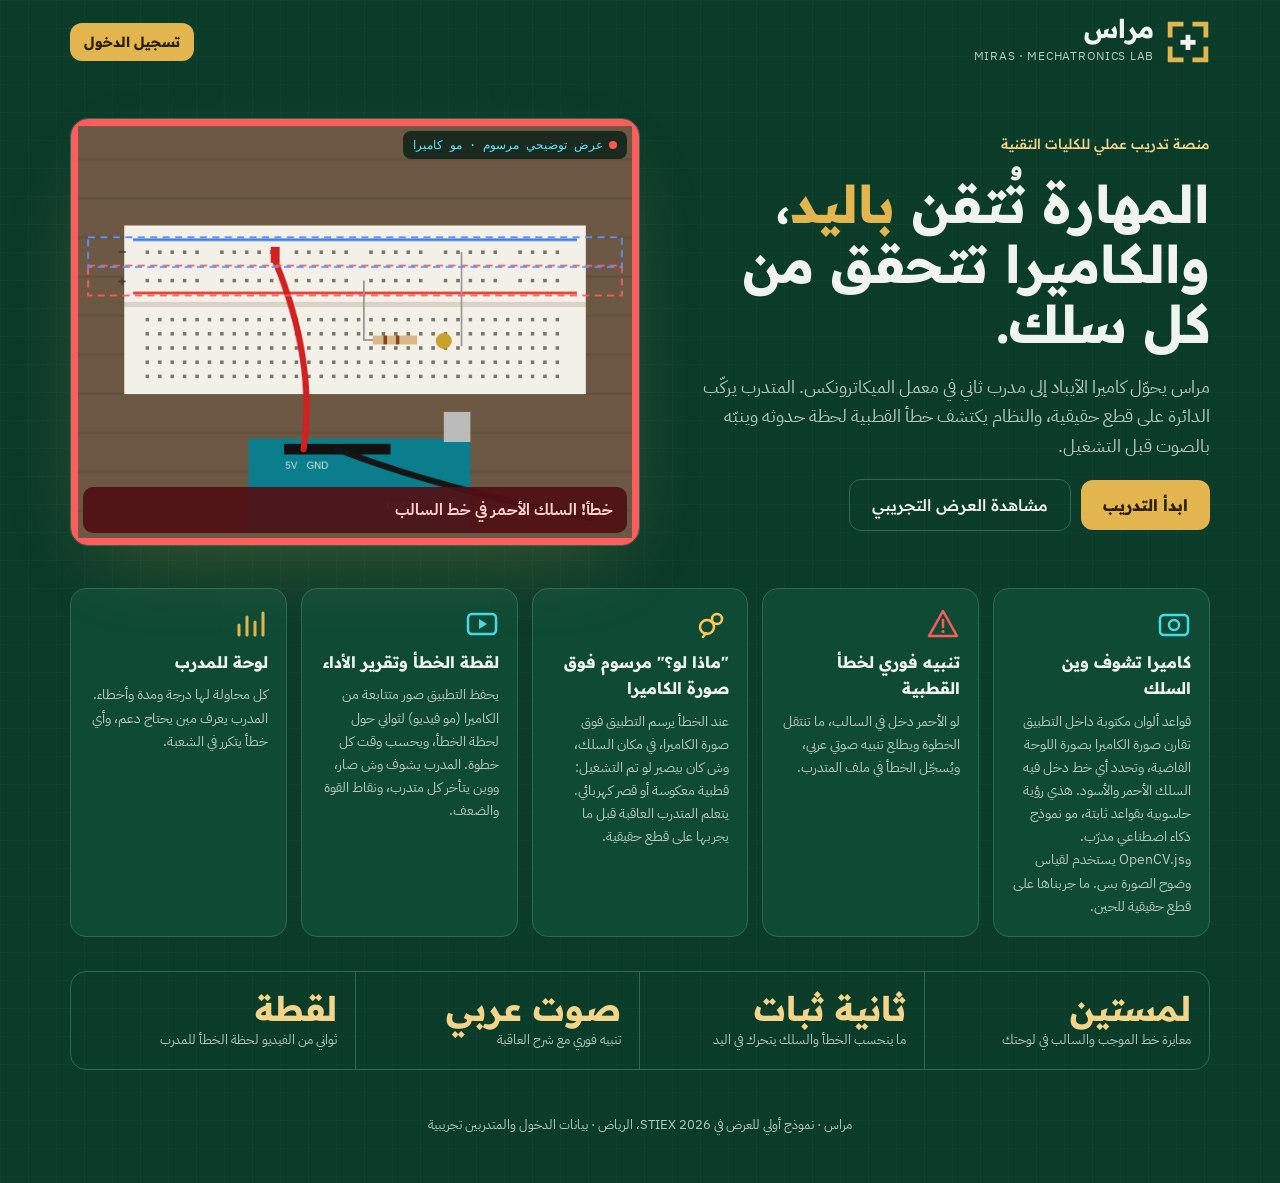
==== commit ed9f317b: "Honest labels: 6 steps, color-rule detection, drawn overlay, frame clips, local-only storage on Page" ====
--- a/index.html
+++ b/index.html
@@ -166,14 +166,14 @@
       <p class="lead">مراس يحوّل كاميرا الآيباد إلى مدرب ثاني في معمل الميكاترونكس. المتدرب يركّب الدائرة على قطع حقيقية، والنظام يكتشف خطأ القطبية لحظة حدوثه وينبّه بالصوت قبل التشغيل.</p>
       <div class="row"><button class="btn" id="heroStart">ابدأ التدريب</button><button class="btn ghost" id="heroDemo">مشاهدة العرض التجريبي</button></div>
     </div>
-    <div class="live"><canvas id="heroCv" width="640" height="480" aria-label="عرض حي: السلك الأحمر يدخل خط السالب فيظهر تنبيه، ثم ينتقل إلى الموجب"></canvas><span class="tag"><i></i>LIVE · CAMERA CHECK</span><div class="say" id="heroSay">جاري المراقبة…</div></div>
+    <div class="live"><canvas id="heroCv" width="640" height="480" aria-label="عرض توضيحي مرسوم: السلك الأحمر يدخل خط السالب فيظهر تنبيه، ثم ينتقل إلى الموجب"></canvas><span class="tag"><i></i>عرض توضيحي مرسوم · مو كاميرا</span><div class="say" id="heroSay">جاري المراقبة…</div></div>
   </div>
 
   <div class="feats">
-    <div class="feat"><svg viewBox="0 0 34 34" aria-hidden="true"><rect x="3" y="8" width="28" height="20" rx="4" fill="none" stroke="#46d9e6" stroke-width="2.5"/><circle cx="17" cy="18" r="5" fill="none" stroke="#46d9e6" stroke-width="2.5"/></svg><h3>كاميرا تشوف وين السلك</h3><p class="note">رؤية حاسوبية مع OpenCV.js تتابع السلك الأحمر والأسود وتحدد أي خط دخلوا فيه، طول وقت التطبيق.</p></div>
-    <div class="feat"><svg viewBox="0 0 34 34" aria-hidden="true"><path d="M17 4 L31 29 H3 Z" fill="none" stroke="#ff5d5d" stroke-width="2.5" stroke-linejoin="round"/><path d="M17 13 v7" stroke="#ff5d5d" stroke-width="2.5" stroke-linecap="round"/><circle cx="17" cy="24.5" r="1.6" fill="#ff5d5d"/></svg><h3>إيقاف فوري لخطأ القطبية</h3><p class="note">لو الأحمر دخل في السالب، تتوقف الخطوة ويطلع تنبيه صوتي عربي، ويُسجّل الخطأ في ملف المتدرب.</p></div>
-    <div class="feat"><svg viewBox="0 0 34 34" aria-hidden="true"><circle cx="12" cy="20" r="7" fill="none" stroke="#ffc75a" stroke-width="2.5"/><circle cx="22" cy="12" r="5" fill="none" stroke="#ffc75a" stroke-width="2.5"/><path d="M8 30 l3-4" stroke="#ffc75a" stroke-width="2.5" stroke-linecap="round"/></svg><h3>"ماذا لو؟" بالواقع المعزز</h3><p class="note">عند الخطأ يظهر فوق الفيديو الحقيقي وش كان بيصير لو تم التشغيل: قطبية معكوسة أو قصر كهربائي. يتعلم المتدرب العاقبة قبل ما يجربها على قطع حقيقية.</p></div>
-    <div class="feat"><svg viewBox="0 0 34 34" aria-hidden="true"><rect x="3" y="7" width="28" height="20" rx="4" fill="none" stroke="#46d9e6" stroke-width="2.5"/><path d="M14 12 l8 5 -8 5z" fill="#46d9e6"/></svg><h3>لقطة الخطأ وتقرير الأداء</h3><p class="note">يحفظ التطبيق ثواني من الفيديو لحظة الخطأ، ويحسب وقت كل خطوة. المدرب يشوف وش صار، ووين يتأخر كل متدرب، ونقاط القوة والضعف.</p></div>
+    <div class="feat"><svg viewBox="0 0 34 34" aria-hidden="true"><rect x="3" y="8" width="28" height="20" rx="4" fill="none" stroke="#46d9e6" stroke-width="2.5"/><circle cx="17" cy="18" r="5" fill="none" stroke="#46d9e6" stroke-width="2.5"/></svg><h3>كاميرا تشوف وين السلك</h3><p class="note">قواعد ألوان مكتوبة داخل التطبيق تقارن صورة الكاميرا بصورة اللوحة الفاضية، وتحدد أي خط دخل فيه السلك الأحمر والأسود. هذي رؤية حاسوبية بقواعد ثابتة، مو نموذج ذكاء اصطناعي مدرّب. وOpenCV.js يستخدم لقياس وضوح الصورة بس. ما جربناها على قطع حقيقية للحين.</p></div>
+    <div class="feat"><svg viewBox="0 0 34 34" aria-hidden="true"><path d="M17 4 L31 29 H3 Z" fill="none" stroke="#ff5d5d" stroke-width="2.5" stroke-linejoin="round"/><path d="M17 13 v7" stroke="#ff5d5d" stroke-width="2.5" stroke-linecap="round"/><circle cx="17" cy="24.5" r="1.6" fill="#ff5d5d"/></svg><h3>تنبيه فوري لخطأ القطبية</h3><p class="note">لو الأحمر دخل في السالب، ما تنتقل الخطوة ويطلع تنبيه صوتي عربي، ويُسجّل الخطأ في ملف المتدرب.</p></div>
+    <div class="feat"><svg viewBox="0 0 34 34" aria-hidden="true"><circle cx="12" cy="20" r="7" fill="none" stroke="#ffc75a" stroke-width="2.5"/><circle cx="22" cy="12" r="5" fill="none" stroke="#ffc75a" stroke-width="2.5"/><path d="M8 30 l3-4" stroke="#ffc75a" stroke-width="2.5" stroke-linecap="round"/></svg><h3>"ماذا لو؟" مرسوم فوق صورة الكاميرا</h3><p class="note">عند الخطأ يرسم التطبيق فوق صورة الكاميرا، في مكان السلك، وش كان بيصير لو تم التشغيل: قطبية معكوسة أو قصر كهربائي. يتعلم المتدرب العاقبة قبل ما يجربها على قطع حقيقية.</p></div>
+    <div class="feat"><svg viewBox="0 0 34 34" aria-hidden="true"><rect x="3" y="7" width="28" height="20" rx="4" fill="none" stroke="#46d9e6" stroke-width="2.5"/><path d="M14 12 l8 5 -8 5z" fill="#46d9e6"/></svg><h3>لقطة الخطأ وتقرير الأداء</h3><p class="note">يحفظ التطبيق صور متتابعة من الكاميرا (مو فيديو) لثواني حول لحظة الخطأ، ويحسب وقت كل خطوة. المدرب يشوف وش صار، ووين يتأخر كل متدرب، ونقاط القوة والضعف.</p></div>
     
 <div class="feat"><svg viewBox="0 0 34 34" aria-hidden="true"><path d="M5 28 V18 M13 28 V10 M21 28 V15 M29 28 V6" stroke="#e2b54e" stroke-width="3" stroke-linecap="round"/></svg><h3>لوحة للمدرب</h3><p class="note">كل محاولة لها درجة ومدة وأخطاء. المدرب يعرف مين يحتاج دعم، وأي خطأ يتكرر في الشعبة.</p></div>
   </div>
@@ -197,17 +197,17 @@
   <label>كلمة المرور<input id="liPw" type="password" autocomplete="current-password"></label>
   <div class="err" id="liErr"></div>
   <button class="btn" id="liBtn">دخول</button>
-  <div class="note">حسابات تجريبية (اضغط للتعبئة):</div>
+  <div class="note">حسابات تجريبية للعرض فقط (اضغط للتعبئة). كلمات المرور مكتوبة في الصفحة، فهذا الدخول ما فيه حماية حقيقية ولا يصلح لبيانات متدربين حقيقيين:</div>
   <div class="row" id="demoAccounts"></div>
 </section>
 
 <!-- HOME -->
 <section id="scr-home" hidden>
   <div class="card">
-    <span class="pill warn" style="align-self:flex-start">مهارة المرحلة الأولى</span>
+    <span class="pill warn" style="align-self:flex-start">المهارة</span>
     <h1>توصيل تغذية لوحة التجارب من الأردوينو مع فحص القطبية</h1>
     <p class="note">تطبيق المهارة على قطع حقيقية والكاميرا شغالة. الكاميرا تتابع مكان كل سلك، وينبّه فوراً لو السلك دخل في القطب الغلط.</p>
-    <div class="row"><span class="pill ok">٤ خطوات</span><span class="pill ok">قطع حقيقية</span><span class="pill ok">تعليق صوتي</span></div>
+    <div class="row"><span class="pill ok">٦ خطوات</span><span class="pill ok">قطع حقيقية</span><span class="pill ok">تعليق صوتي</span></div>
     <div class="row"><button class="btn" id="toGuide">ابدأ: شرح الخطوات</button></div>
   </div>
   <div class="card" style="margin-top:16px">
@@ -228,9 +228,11 @@
       <div class="row"><button class="btn ghost small polBtn">🔊 شرح القطبية</button></div></li>
     <li><span class="n">٣</span><h3>تحديد خط الموجب ثم السالب</h3><p class="note">علشان التطبيق يعرف وين خط <b style="color:var(--plus)">+</b> الأحمر ووين خط <b style="color:var(--minus)">−</b> الأزرق في لوحتك.</p>
       <svg viewBox="0 0 200 110"><rect x="20" y="15" width="160" height="55" rx="4" fill="#f2efe6"/><line x1="26" y1="24" x2="174" y2="24" stroke="#4f8dff" stroke-width="2"/><line x1="26" y1="34" x2="174" y2="34" stroke="#ff5a4f" stroke-width="2"/><circle cx="120" cy="34" r="9" fill="none" stroke="#ff5a4f" stroke-width="3"/><circle cx="80" cy="24" r="9" fill="none" stroke="#4f8dff" stroke-width="3"/><text x="120" y="60" fill="#333" font-size="11" text-anchor="middle">١</text><text x="80" y="60" fill="#333" font-size="11" text-anchor="middle">٢</text></svg></li>
-    <li><span class="n">٤</span><h3>الأحمر من 5V إلى الموجب +</h3><p class="note">ثم الأسود من GND إلى السالب −، والأردوينو مطفي. لو دخل سلك في الخط الغلط، يطلع تنبيه بالصوت يشرح وش كان بيصير.</p>
+    <li><span class="n">٤</span><h3>الأحمر من 5V إلى الموجب +</h3><p class="note">والأردوينو مطفي. لو دخل في خط السالب، يطلع تنبيه بالصوت: القطبية معكوسة.</p>
       <svg viewBox="0 0 200 110"><rect x="20" y="15" width="160" height="55" rx="4" fill="#f2efe6"/><line x1="26" y1="24" x2="174" y2="24" stroke="#4f8dff" stroke-width="2"/><line x1="26" y1="34" x2="174" y2="34" stroke="#ff5a4f" stroke-width="2"/><rect x="70" y="80" width="60" height="24" rx="3" fill="#0a7e8c"/><path d="M88 82 Q86 55 110 34" stroke="#e53935" stroke-width="4" fill="none"/><path d="M104 82 Q120 50 140 24" stroke="#111" stroke-width="4" fill="none"/><text x="86" y="100" fill="#fff" font-size="8">5V</text><text x="100" y="100" fill="#fff" font-size="8">GND</text></svg></li>
-    <li><span class="n">٥</span><h3>التشغيل والتأكد من إضاءة اللمبة</h3><p class="note">توصيل سلك USB. الكاميرا تكتشف ضوء الـ LED وتعرض النتيجة.</p>
+    <li><span class="n">٥</span><h3>الأسود من GND إلى السالب −</h3><p class="note">لو دخل الأسود في خط الموجب مع الأحمر، يطلع تنبيه خطر: هذا قصر كهربائي.</p>
+      <svg viewBox="0 0 200 110"><rect x="20" y="15" width="160" height="55" rx="4" fill="#f2efe6"/><line x1="26" y1="24" x2="174" y2="24" stroke="#4f8dff" stroke-width="2"/><line x1="26" y1="34" x2="174" y2="34" stroke="#ff5a4f" stroke-width="2"/><rect x="70" y="80" width="60" height="24" rx="3" fill="#0a7e8c"/><path d="M88 82 Q86 55 110 34" stroke="#e53935" stroke-width="4" fill="none" opacity=".45"/><path d="M104 82 Q120 50 140 24" stroke="#111" stroke-width="4" fill="none"/><text x="86" y="100" fill="#fff" font-size="8">5V</text><text x="100" y="100" fill="#fff" font-size="8">GND</text></svg></li>
+    <li><span class="n">٦</span><h3>التشغيل والتأكد من إضاءة اللمبة</h3><p class="note">توصيل سلك USB. الكاميرا تكتشف ضوء الـ LED وتعرض النتيجة.</p>
       <svg viewBox="0 0 200 110"><rect x="20" y="15" width="160" height="55" rx="4" fill="#f2efe6"/><circle cx="130" cy="52" r="14" fill="#fff59d" opacity=".5"/><circle cx="130" cy="52" r="6" fill="#ffeb3b"/><rect x="70" y="80" width="60" height="24" rx="3" fill="#0a7e8c"/></svg></li>
   
   </ol>
@@ -291,13 +293,13 @@
 
 <!-- TRAINER -->
 <section id="scr-trainer" hidden style="display:flex;flex-direction:column;gap:16px">
-  <div class="card"><div class="row" style="justify-content:space-between"><h1>لوحة المدرب</h1><span class="sync" id="syncNote">المحاولات محفوظة على هذا الجهاز</span></div><p class="note">مهارة: توصيل تغذية لوحة التجارب مع فحص القطبية · شعبة ميكاترونكس ١</p><div class="kpis" id="kpis"></div></div>
+  <div class="card"><div class="row" style="justify-content:space-between"><h1>لوحة المدرب</h1><span class="sync" id="syncNote">المحاولات محفوظة على هذا الجهاز فقط</span></div><p class="note">مهارة: توصيل تغذية لوحة التجارب مع فحص القطبية · شعبة ميكاترونكس ١</p><div class="kpis" id="kpis"></div></div>
   <div class="card" id="reportCard"></div>
   <div class="grid2">
     <div class="card"><h2>المتدربون</h2><div class="tablewrap" id="tTable"></div></div>
     <div class="card"><h2>أكثر الأخطاء تكراراً</h2><div class="bars" id="tBars"></div><h2 id="tDetailTitle" style="margin-top:8px">المحاولات</h2><div class="tablewrap" id="tDetail"></div></div>
   </div>
-  <div class="card" id="collectCard"><h2>جمع صور لتدريب النموذج</h2><p class="note">صوّر اللوحة والأردوينو من فوق، نفس زاوية التدريب، واختر الحالة قبل التصوير. الصور تنحفظ في قاعدة بيانات مراس، مو على الجهاز. نوّع الإضاءة والمكان واليد، وصوّر كل حالة أكثر من مرة.</p>
+  <div class="card" id="collectCard"><h2>جمع صور لتدريب النموذج</h2><p class="note">صوّر اللوحة والأردوينو من فوق، نفس زاوية التدريب، واختر الحالة قبل التصوير. الصور تنحفظ في قاعدة البيانات، وهذا يشتغل من رابط claude.ai فقط. في رابط GitHub ما فيه قاعدة بيانات مشتركة للحين. نوّع الإضاءة والمكان واليد، وصوّر كل حالة أكثر من مرة.</p>
     <div class="row" id="labRow"></div>
     <div class="row"><button class="btn" id="colBtn">📷 تصوير أو اختيار صور</button><input type="file" id="colIn" accept="image/*" multiple hidden><span class="note" id="colMsg"></span></div>
     <div class="row" id="colCounts"></div><div class="row" id="colThumbs"></div></div>
@@ -310,7 +312,7 @@
     <div class="row" style="justify-content:space-between"><h2 id="clipTitle">لقطة الخطأ</h2><button class="btn ghost small" id="clipClose">إغلاق</button></div>
     <img id="clipImg" alt="لقطة فيديو لحظة خطأ القطبية" style="width:100%;border-radius:12px;background:#000;aspect-ratio:4/3;object-fit:cover">
     <p class="note" id="clipMeta"></p>
-    <p class="note">يحفظ التطبيق آخر ثانيتين قبل الخطأ وثانية بعده، علشان المدرب يشوف وش صار بالضبط.</p>
+    <p class="note">صور متتابعة (مو فيديو) لآخر ثانيتين قبل الخطأ وثانية بعده، علشان المدرب يشوف وش صار بالضبط. في رابط GitHub تنعرض اللقطة في نفس الجلسة فقط، لأن ما فيه قاعدة بيانات مشتركة.</p>
   </div>
 </div>
 <script>
@@ -346,7 +348,10 @@
 const errName=e=>ERR[e]||'خطأ غير معروف';
 // keep only well-formed attempts (data may come from localStorage or the shared db)
 const validAttempt=a=>a&&typeof a.id==='string'&&typeof a.uid==='string'&&Number.isFinite(a.at)&&Number.isFinite(a.score)&&Number.isFinite(a.dur)&&Array.isArray(a.errors);
-function scoreOf(errs){let s=100;errs.forEach(e=>{s-= e==='red_minus'||e==='black_plus'?15: e==='assisted'||e==='quit'?8: e==='hint'?3:4});return Math.max(0,s)}
+// Points taken off per event. A short circuit is the most dangerous mistake; asking for help costs little;
+// a hard-to-see picture is mostly the setup, not the trainee. Quitting caps the score at 40 (see finish()).
+const WEIGHT={black_plus:20,red_minus:15,assisted:8,hint:2,unclear:2,quit:0};
+function scoreOf(errs){let s=100;errs.forEach(e=>{s-=WEIGHT[e]!=null?WEIGHT[e]:2});return Math.max(0,s)}
 let seeds=seed().map(a=>({...a,sample:true,steps:a.steps||fakeSteps(a)}));let realLocal=store.get('mx_real',[]);let realDb=null;let attempts=[];function mergeAttempts(){const byId={};[...realLocal,...(realDb||[])].filter(validAttempt).forEach(a=>byId[a.id]=a);attempts=[...seeds,...Object.values(byId)]}
 function fakeSteps(a){const r=k=>Math.round((20+((a.at/1000+k*37)%40))*10)/10;const pen=e=>a.errors.filter(x=>x===e).length*30;return [r(1),r(6),r(2),r(3)+pen('red_minus'),r(4)+pen('black_plus'),r(5)]}
 mergeAttempts();
@@ -773,7 +778,7 @@
   const m=$('#clipModal'),img=$('#clipImg');m.hidden=false;$('#clipTitle').textContent='جاري تحميل اللقطة…';$('#clipMeta').textContent='';img.removeAttribute('src');clearInterval(playT);
   const clips=given&&given.length?given:await clipsFor(a);
   if(my!==clipSeq||m.hidden)return; // closed or another clip opened while loading
-  if(!clips.length){$('#clipTitle').textContent='اللقطة غير متوفرة';$('#clipMeta').textContent='انحفظت هذه المحاولة على جهاز ثاني، واللقطة ما ارتفعت لقاعدة البيانات.';return}
+  if(!clips.length){$('#clipTitle').textContent='اللقطة غير متوفرة';$('#clipMeta').textContent=db?'اللقطة ما ارتفعت لقاعدة البيانات.':'اللقطات تنعرض في نفس الجلسة فقط في هذا الرابط، لأن ما فيه قاعدة بيانات مشتركة.';return}
   const u=USERS.find(x=>x.id===a.uid);let ci=0,fi=0;
   const showC=()=>{const c=clips[ci];$('#clipTitle').textContent='لقطة الخطأ · '+(u?u.name:'')+' · '+errName(c.code);$('#clipMeta').textContent=(c.sample?'لقطة من بيانات تجريبية':'عند الدقيقة '+fmtDur(c.at))+(clips.length>1?' · خطأ '+AR(ci+1)+' من '+AR(clips.length):'');fi=0};
   showC();
@@ -822,14 +827,17 @@
   const a={id:'a'+Date.now()+Math.floor(Math.random()*1e4),uid:me.id,at:Date.now(),dur:Math.round(dur),errors:errs,score,done:completed,steps,clips:R.clips.length,mode:R.mode};
   const saved=me.role!=='guest'&&(completed||R.step>CAL_I);
   if(saved)saveAttempt(a,R.clips);lastAttempt=a;lastClips=R.clips;$('#resClip').hidden=!R.clips.length;
-  $('#resSaved').textContent=saved?'تنحفظ المحاولة وتظهر للمدرب في لوحته.':me.role==='guest'?'هذا عرض تجريبي، المحاولة ما تنحفظ.':'المحاولة انتهت قبل توصيل الأسلاك، فما انحفظت.';
+  $('#resSaved').textContent=saved?(db?'انحفظت المحاولة في قاعدة البيانات وتظهر للمدرب في لوحته.':'انحفظت المحاولة على هذا الجهاز فقط، وتظهر في لوحة المدرب على نفس الجهاز.'):me.role==='guest'?'هذا عرض تجريبي، المحاولة ما تنحفظ.':'المحاولة انتهت قبل توصيل الأسلاك، فما انحفظت.';
   $('#resTitle').textContent=completed?(score>=85?'تم إتقان المهارة 👏':'اكتملت المهارة'):'المحاولة لم تكتمل';
   $('#resScore').textContent=AR(score);
   const col=score>=85?'var(--ok)':score>=60?'var(--warn)':'var(--bad)';
   $('#resRing').style.background='conic-gradient('+col+' '+score*3.6+'deg, var(--raise) 0)';
   $('#resRing').firstElementChild.style.cssText='background:var(--bench);width:120px;height:120px;border-radius:50%;display:grid;place-content:center';
   const pol=errs.filter(e=>e==='red_minus'||e==='black_plus').length;
-  $('#resPills').innerHTML='<span class="pill">⏱ '+fmtDur(dur)+'</span><span class="pill '+(pol?'bad':'ok')+'">أخطاء القطبية: '+AR(pol)+'</span><span class="pill warn">تنبيهات: '+AR(errs.length-pol)+'</span>';
+  $('#resPills').innerHTML='<span class="pill">⏱ '+fmtDur(dur)+'</span><span class="pill '+(pol?'bad':'ok')+'">أخطاء التوصيل: '+AR(pol)+'</span><span class="pill warn">تنبيهات: '+AR(errs.length-pol)+'</span>';
+  {const c={};errs.forEach(e=>c[e]=(c[e]||0)+1);const NM={black_plus:'قصر كهربائي',red_minus:'قطبية معكوسة',assisted:'تأكيد المدرب',hint:'طلب مساعدة',unclear:'صورة غير واضحة',quit:'إنهاء قبل الاكتمال'};
+   const parts=Object.keys(c).filter(k=>WEIGHT[k]).map(k=>NM[k]+' −'+AR(WEIGHT[k]*c[k]));
+   $('#resPills').insertAdjacentHTML('beforeend','<p class="note" style="width:100%;margin:6px 0 0">كيف انحسبت الدرجة: ١٠٠'+(parts.length?' · '+parts.join(' · '):' بدون خصم')+(completed?'':' · المحاولة لم تكتمل فالحد الأعلى ٤٠')+'</p>')}
   $('#resLog').innerHTML=R.log.map(l=>'<li><span class="dot" style="background:'+(l.ok?'var(--ok)':'var(--bad)')+';color:#000">'+(l.ok?'✓':'!')+'</span><span>'+esc(l.t)+'<br><span class="note">'+fmtDur(l.at)+'</span></span></li>').join('')||'<li>لا توجد خطوات.</li>';
   say(completed?'انتهت المحاولة. الدرجة '+score+' من مية':'تم إنهاء المحاولة');
   show('result');
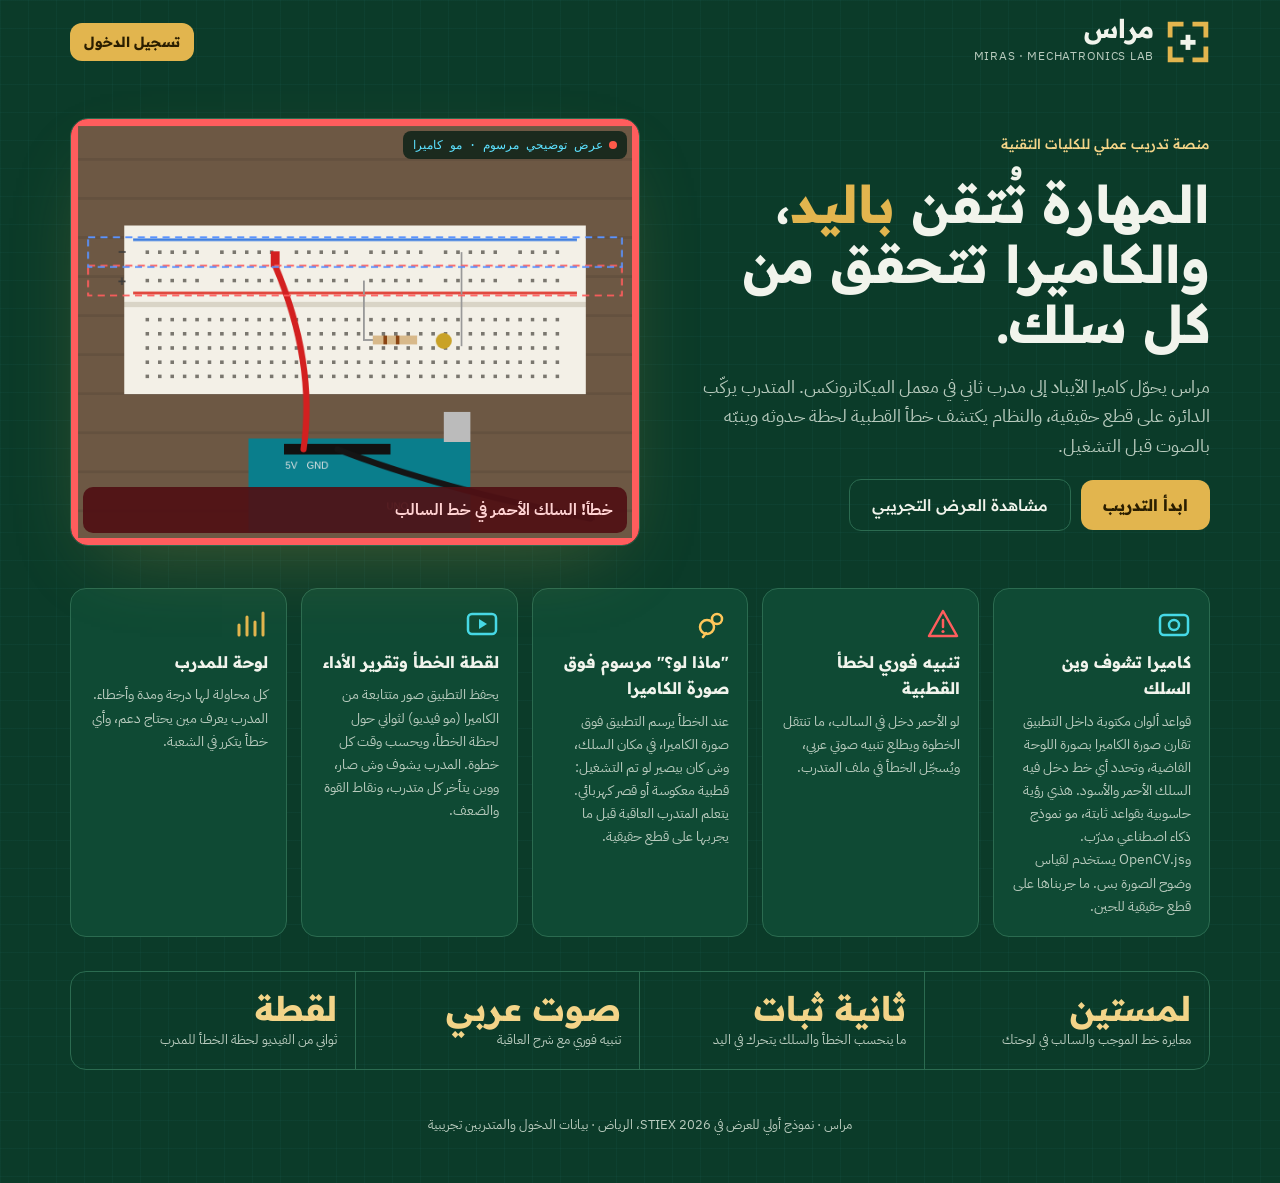
==== commit 02208234: "Keep practice buttons in a fixed bottom bar so they are reachable on iPad and phone Co-Authored-By: " ====
--- a/index.html
+++ b/index.html
@@ -95,6 +95,10 @@
 /* practice */
 .stage{display:grid;grid-template-columns:minmax(0,1.6fr) minmax(270px,1fr);gap:18px;align-items:start}
 @media (max-width:820px){.stage{grid-template-columns:1fr}}
+/* Practice actions stay on screen: a fixed bar at the bottom, so nothing is out of reach while the iPad sits on its stand. */
+#scr-practice{padding-bottom:88px}
+#scr-practice .actbar{position:fixed;inset:auto 0 0 0;z-index:30;margin:0;justify-content:center;gap:8px;padding:10px 16px calc(10px + env(safe-area-inset-bottom));background:rgba(7,30,20,.94);-webkit-backdrop-filter:blur(8px);backdrop-filter:blur(8px);border-top:1px solid var(--edge)}
+#scr-practice .actbar .btn{min-height:44px}
 .cam{position:relative;border-radius:16px;overflow:hidden;background:#000;border:1px solid var(--edge)}
 .cam canvas{display:block;width:100%;height:auto;touch-action:none}
 .hud{position:absolute;inset-inline:10px;top:10px;display:flex;justify-content:space-between;gap:8px;pointer-events:none}
@@ -253,7 +257,7 @@
       <div class="row" style="justify-content:space-between"><h2>الخطوات</h2><span class="row" style="gap:6px"><select id="voiceSel" class="chip" aria-label="اختيار الصوت" style="max-width:170px"></select><button class="chip" id="muteBtn" aria-pressed="false">🔊 الصوت شغال</button></span></div>
       <ul class="plist" id="plist"></ul>
       <div class="meter" id="meter"></div>
-      <div class="row"><button class="btn small" id="snapBtn" hidden>📷 التقاط صورة</button><input type="file" id="snapIn" accept="image/*" capture="environment" hidden><button class="btn ghost small" id="hintBtn">مساعدة</button><button class="btn ghost small" id="trainerOk">تأكيد المدرب</button><button class="btn ghost small" id="recal">إعادة المعايرة</button><button class="btn ghost small" id="quitBtn">إنهاء</button></div>
+      <div class="row actbar" id="actBar"><button class="btn small" id="placeOk" hidden>تم التركيب ✓</button><button class="btn small" id="snapBtn" hidden>📷 التقاط صورة</button><input type="file" id="snapIn" accept="image/*" capture="environment" hidden><button class="btn ghost small" id="hintBtn">مساعدة</button><button class="btn ghost small" id="trainerOk">تأكيد المدرب</button><button class="btn ghost small" id="recal">إعادة المعايرة</button><button class="btn ghost small" id="quitBtn">إنهاء</button></div>
       <div id="placeBox" hidden class="card" style="padding:12px;background:var(--raise)">
         <h3>تركيب المقاومة واللمبة</h3>
         <svg viewBox="0 0 300 150" style="width:100%;max-width:360px;display:block;margin:6px 0" role="img" aria-label="رسم يوضح اتجاه رجلي اللمبة">
@@ -268,7 +272,7 @@
           <text x="128" y="112" font-size="10" fill="#333">طويلة +</text><text x="200" y="104" font-size="10" fill="#333">قصيرة −</text>
         </svg>
         <p class="note">المقاومة من خط <b style="color:var(--plus)">+</b> إلى صف في وسط اللوحة. <b style="color:var(--paper)">الرجل الطويلة</b> للمبة في نفس صف المقاومة، و<b style="color:var(--paper)">الرجل القصيرة</b> (جهة الحافة المسطحة) في خط <b style="color:var(--minus)">−</b>. الأردوينو يبقى مطفي.</p>
-        <div class="row"><button class="btn small" id="placeOk">تم التركيب ✓</button><button class="btn ghost small polBtn">🔊 شرح القطبية</button></div>
+        <div class="row"><button class="btn ghost small polBtn">🔊 شرح القطبية</button><span class="note">بعد التركيب اضغط "تم التركيب ✓" تحت.</span></div>
         <p class="note">ملاحظة: الكاميرا ما تتحقق من اتجاه رجلي اللمبة. التحقق يصير في الخطوة الأخيرة: لو اللمبة ما ولّعت، غالباً هي مقلوبة.</p>
       </div>
       <div id="demoBox" hidden class="card" style="padding:12px;background:var(--raise)">
@@ -591,7 +595,7 @@
     if(R.mode==='demo'){banner('عرض تجريبي: المس خط الموجب + (الخط الأحمر)')}
   }
   if(s.id==='black'||s.id==='led')R.rebase=true;
-  $('#placeBox').hidden=s.id!=='place';
+  $('#placeBox').hidden=s.id!=='place';$('#placeOk').hidden=s.id!=='place';
   R.errLatch={};
 }
 function addErr(code,msg){R.errors.push(code);R.log.push({ok:false,t:msg,at:elapsed()});}
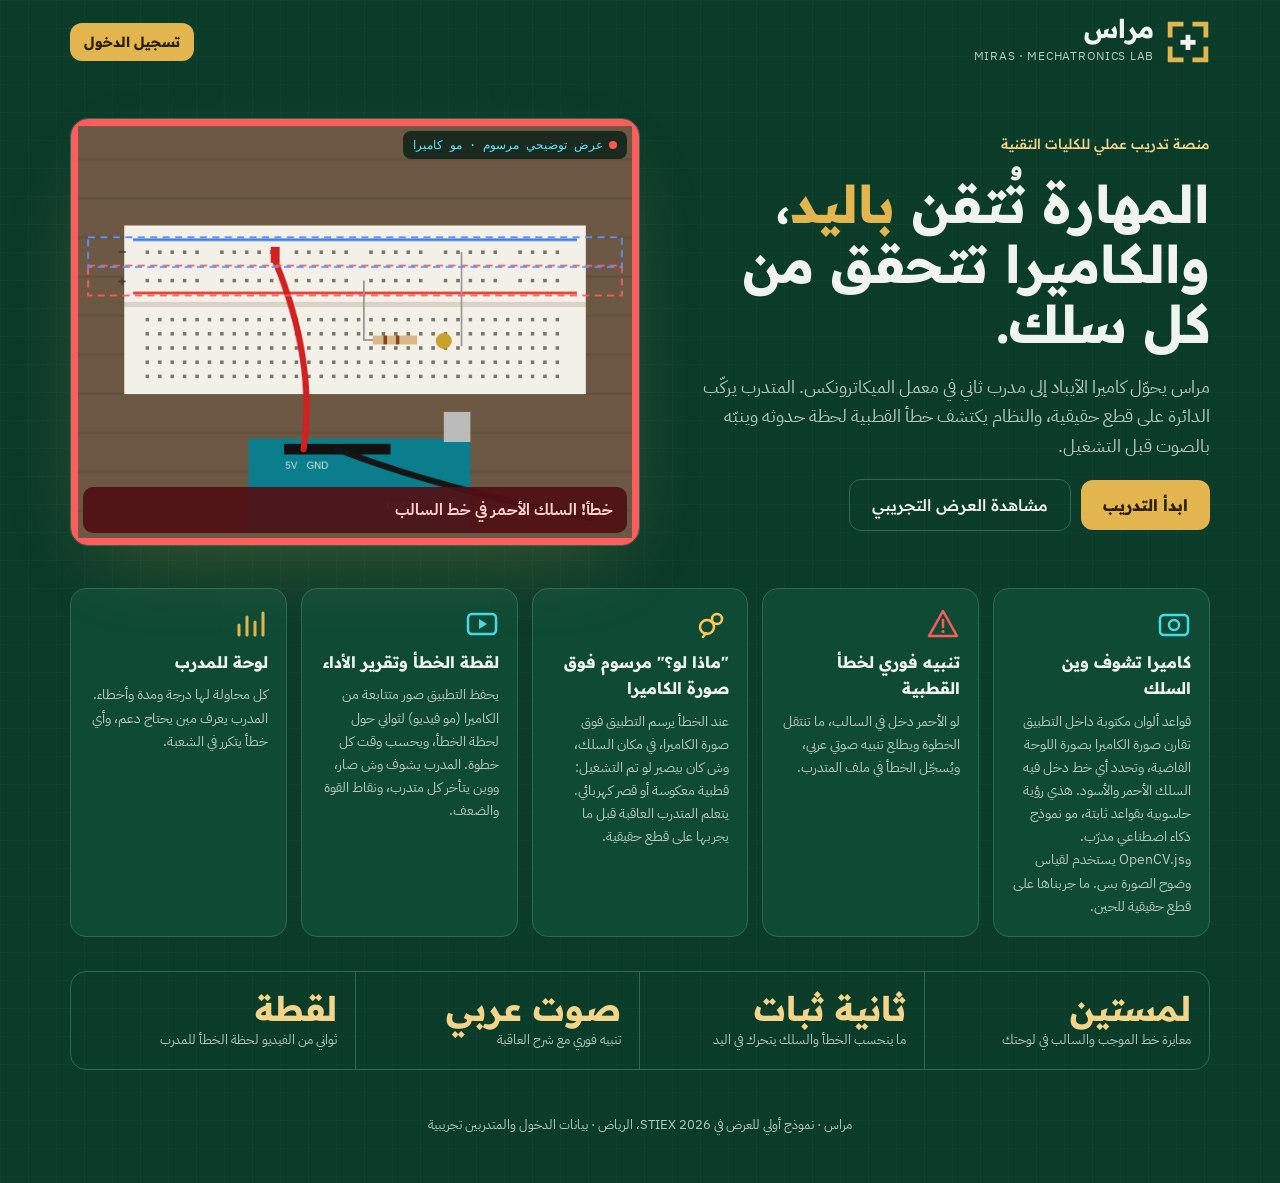
==== commit 6839774c: "Make Miras one platform: launch the live coach from the trainee home, keep sign-in, show coach attem" ====
--- a/index.html
+++ b/index.html
@@ -212,7 +212,8 @@
     <h1>توصيل تغذية لوحة التجارب من الأردوينو مع فحص القطبية</h1>
     <p class="note">تطبيق المهارة على قطع حقيقية والكاميرا شغالة. الكاميرا تتابع مكان كل سلك، وينبّه فوراً لو السلك دخل في القطب الغلط.</p>
     <div class="row"><span class="pill ok">٦ خطوات</span><span class="pill ok">قطع حقيقية</span><span class="pill ok">تعليق صوتي</span></div>
-    <div class="row"><button class="btn" id="toGuide">ابدأ: شرح الخطوات</button></div>
+    <div class="row"><button class="btn" id="toCoachTrain">ابدأ التطبيق مع المدرب المباشر</button><button class="btn ghost" id="toCoachTest">اختبار المهارة</button><button class="btn ghost" id="toGuide">شرح الخطوات (الطريقة السابقة)</button></div>
+    <p class="note">المدرب المباشر يرسم الإرشادات فوق لوحتك في الكاميرا، ولا يسمح بتوصيل كيبل USB قبل فحص الدائرة.</p>
   </div>
   <div class="card" style="margin-top:16px">
     <h2>المحاولات السابقة</h2>
@@ -299,6 +300,7 @@
 <section id="scr-trainer" hidden style="display:flex;flex-direction:column;gap:16px">
   <div class="card"><div class="row" style="justify-content:space-between"><h1>لوحة المدرب</h1><span class="sync" id="syncNote">المحاولات محفوظة على هذا الجهاز فقط</span></div><p class="note">مهارة: توصيل تغذية لوحة التجارب مع فحص القطبية · شعبة ميكاترونكس ١</p><div class="kpis" id="kpis"></div></div>
   <div class="card" id="reportCard"></div>
+  <div class="card" id="coachCard"></div>
   <div class="grid2">
     <div class="card"><h2>المتدربون</h2><div class="tablewrap" id="tTable"></div></div>
     <div class="card"><h2>أكثر الأخطاء تكراراً</h2><div class="bars" id="tBars"></div><h2 id="tDetailTitle" style="margin-top:8px">المحاولات</h2><div class="tablewrap" id="tDetail"></div></div>
@@ -319,6 +321,7 @@
     <p class="note">صور متتابعة (مو فيديو) لآخر ثانيتين قبل الخطأ وثانية بعده، علشان المدرب يشوف وش صار بالضبط. في رابط GitHub تنعرض اللقطة في نفس الجلسة فقط، لأن ما فيه قاعدة بيانات مشتركة.</p>
   </div>
 </div>
+<script src="coach/board.js"></script>
 <script>
 (()=>{
 'use strict';
@@ -336,7 +339,7 @@
  {id:'4410205',pw:'1234',name:'شهد المالكي',role:'trainee'},
  {id:'9001',pw:'1234',name:'م. سامي السبيعي',role:'trainer'}
 ];
-const ERR={red_minus:'السلك الأحمر في خط السالب',black_plus:'قصر: السلك الأسود في خط الموجب',unclear:'الصورة غير واضحة',hint:'طلب مساعدة',assisted:'تأكيد يدوي من المدرب',quit:'إنهاء قبل الاكتمال'};
+const ERR={red_minus:'السلك الأحمر في خط السالب',black_plus:'قصر: السلك الأسود في خط الموجب',unclear:'الصورة غير واضحة',hint:'طلب مساعدة',assisted:'تأكيد يدوي من المدرب',quit:'إنهاء قبل الاكتمال',led_reversed:'اللمبة مقلوبة',blocked:'منع تشغيل دائرة غير آمنة',override:'تجاوز المدرب للفحص'};
 function seed(){
   let a=null;
   const now=Date.now(),D=864e5; a=[];
@@ -364,7 +367,7 @@
 /* ---------- navigation ---------- */
 const screens=['landing','login','home','guide','practice','result','trainer'];
 function show(n){if(n!=='practice'&&R&&!R.ended)stopPractice();screens.forEach(s=>$('#scr-'+s).hidden=s!==n);$('#landingNav').hidden=!!me||n==='login';window.scrollTo(0,0);heroRun=n==='landing'}
-function setUser(u){me=u;$('#userBox').hidden=!u;if(!u)return;$('#userAv').textContent=u.name.replace('م. ','')[0];$('#userName').textContent=u.name;$('#userRole').textContent=u.role==='trainer'?'مدرب':u.role==='guest'?'عرض تجريبي · لا يُحفظ':'متدرب · '+AR(u.id)}
+function setUser(u){me=u;try{u&&u.role!=='guest'?sessionStorage.setItem('miras_me',JSON.stringify({id:u.id,name:u.name,role:u.role})):sessionStorage.removeItem('miras_me')}catch(e){}$('#userBox').hidden=!u;if(!u)return;$('#userAv').textContent=u.name.replace('م. ','')[0];$('#userName').textContent=u.name;$('#userRole').textContent=u.role==='trainer'?'مدرب':u.role==='guest'?'عرض تجريبي · لا يُحفظ':'متدرب · '+AR(u.id)}
 USERS.forEach(u=>{const b=document.createElement('button');b.className='chip';b.textContent=(u.role==='trainer'?'🧑‍🏫 ':'')+u.name;b.onclick=()=>{$('#liId').value=u.id;$('#liPw').value=u.pw};$('#demoAccounts').append(b)});
 function login(){const id=$('#liId').value.trim().replace(/[٠-٩]/g,d=>'٠١٢٣٤٥٦٧٨٩'.indexOf(d)),pw=$('#liPw').value;const u=USERS.find(x=>x.id===id&&x.pw===pw);if(!u){$('#liErr').textContent='الرقم أو كلمة المرور غير صحيحة';return}$('#liErr').textContent='';setUser(u);u.role==='trainer'?openTrainer():openHome()}
 $('#liBtn').onclick=login;$('#liPw').onkeydown=e=>{if(e.key==='Enter')login()};
@@ -379,7 +382,7 @@
 function attemptsTable(list,showName){
   if(!list.length)return '<p class="note">ما فيه محاولات للحين.</p>';
   return '<table><thead><tr>'+(showName?'<th>المتدرب</th>':'')+'<th>التاريخ</th><th>الدرجة</th><th>المدة</th><th>الأخطاء</th><th>لقطة</th></tr></thead><tbody>'+
-  list.slice().sort((a,b)=>b.at-a.at).map(a=>'<tr>'+(showName?'<td>'+esc(nameOf(a.uid))+'</td>':'')+'<td>'+fmtDate(a.at)+'</td><td><span class="pill '+(a.score>=85?'ok':a.score>=60?'warn':'bad')+'">'+AR(a.score)+'</span></td><td>'+fmtDur(a.dur)+'</td><td>'+esc(errSummary(a.errors))+(a.mode==='demo'?' <span class="pill">عرض تجريبي</span>':'')+(a.sample?' <span class="pill">عيّنة</span>':'')+'</td><td>'+(a.errors.some(e=>e==='red_minus'||e==='black_plus')?'<button class="chip" data-clip="'+esc(aid(a))+'">▶ مشاهدة</button>':'—')+'</td></tr>').join('')+'</tbody></table>';
+  list.slice().sort((a,b)=>b.at-a.at).map(a=>'<tr>'+(showName?'<td>'+esc(nameOf(a.uid))+'</td>':'')+'<td>'+fmtDate(a.at)+'</td><td><span class="pill '+(a.score>=85?'ok':a.score>=60?'warn':'bad')+'">'+AR(a.score)+'</span></td><td>'+fmtDur(a.dur)+'</td><td>'+esc(errSummary(a.errors))+(a.mode==='demo'?' <span class="pill">عرض تجريبي</span>':a.mode==='coach'?' <span class="pill">المدرب المباشر</span>':a.mode==='coach-test'?' <span class="pill">اختبار · المدرب المباشر</span>':'')+(a.sample?' <span class="pill">عيّنة</span>':'')+'</td><td>'+(a.clips!==0&&a.errors.some(e=>e==='red_minus'||e==='black_plus')?'<button class="chip" data-clip="'+esc(aid(a))+'">▶ مشاهدة</button>':'—')+'</td></tr>').join('')+'</tbody></table>';
 }
 function openHome(){if(!me||me.role==='guest'){show('guide');return}$('#myAttempts').innerHTML=attemptsTable(attempts.filter(a=>a.uid===me.id),false);show('home')}
 $('#toGuide').onclick=()=>show('guide');$('#backHome1').onclick=goHome;$('#resHome').onclick=goHome;$('#again').onclick=()=>show('guide');
@@ -387,6 +390,7 @@
 /* ---------- trainer ---------- */
 let selTrainee=null;
 function openTrainer(){
+  try{coachCard()}catch(e){}
   const tr=USERS.filter(u=>u.role==='trainee');
   const all=attempts;const avg=all.length?Math.round(all.reduce((s,a)=>s+a.score,0)/all.length):0;
   const pol=all.reduce((s,a)=>s+a.errors.filter(e=>e==='red_minus'||e==='black_plus').length,0);
@@ -936,7 +940,16 @@
   }
   requestAnimationFrame(frame);
 })();
-show('landing');
+/* ---------- one platform: live coach ---------- */
+$('#toCoachTrain').onclick=()=>{location.href='coach/?mode=train'};
+$('#toCoachTest').onclick=()=>{location.href='coach/?mode=test'};
+function coachCard(){ // protection report from real live-coach sessions on this device (coach/board.js)
+  const el=$('#coachCard');if(!el||!window.MirasBoard)return;let all=[];try{all=JSON.parse(localStorage.getItem('miras_coach_v1')||'[]')}catch(e){}
+  if(!all.length){el.innerHTML='<h2>حماية الأدوات (المدرب المباشر)</h2><p class="note">لا توجد جلسات بعد على هذا الجهاز.</p><a class="btn ghost small" href="coach/#report">فتح التقرير</a>';return}
+  const r=MirasBoard.report(all);
+  el.innerHTML='<h2>حماية الأدوات (المدرب المباشر)</h2><div class="row"><span class="pill">'+AR(r.sessions)+' جلسة</span><span class="pill bad">'+AR(r.beforePower)+' خطأ اكتُشف قبل التشغيل</span><span class="pill warn">'+AR(r.blocked)+' منع تشغيل</span><span class="pill">'+AR(r.manualConfirms)+' تأكيد يدوي</span><span class="pill">'+AR(r.overrides)+' تجاوز مدرب</span></div><p class="note">من جلسات حقيقية على هذا الجهاز فقط.</p><a class="btn ghost small" href="coach/#report">التقرير الكامل</a>'}
+(function restore(){let u=null;try{const v=JSON.parse(sessionStorage.getItem('miras_me')||'null');u=v&&USERS.find(x=>x.id===v.id)}catch(e){}
+  if(u){setUser(u);u.role==='trainer'?openTrainer():openHome()}else show('landing')})();
 })();
 </script>
 </body>
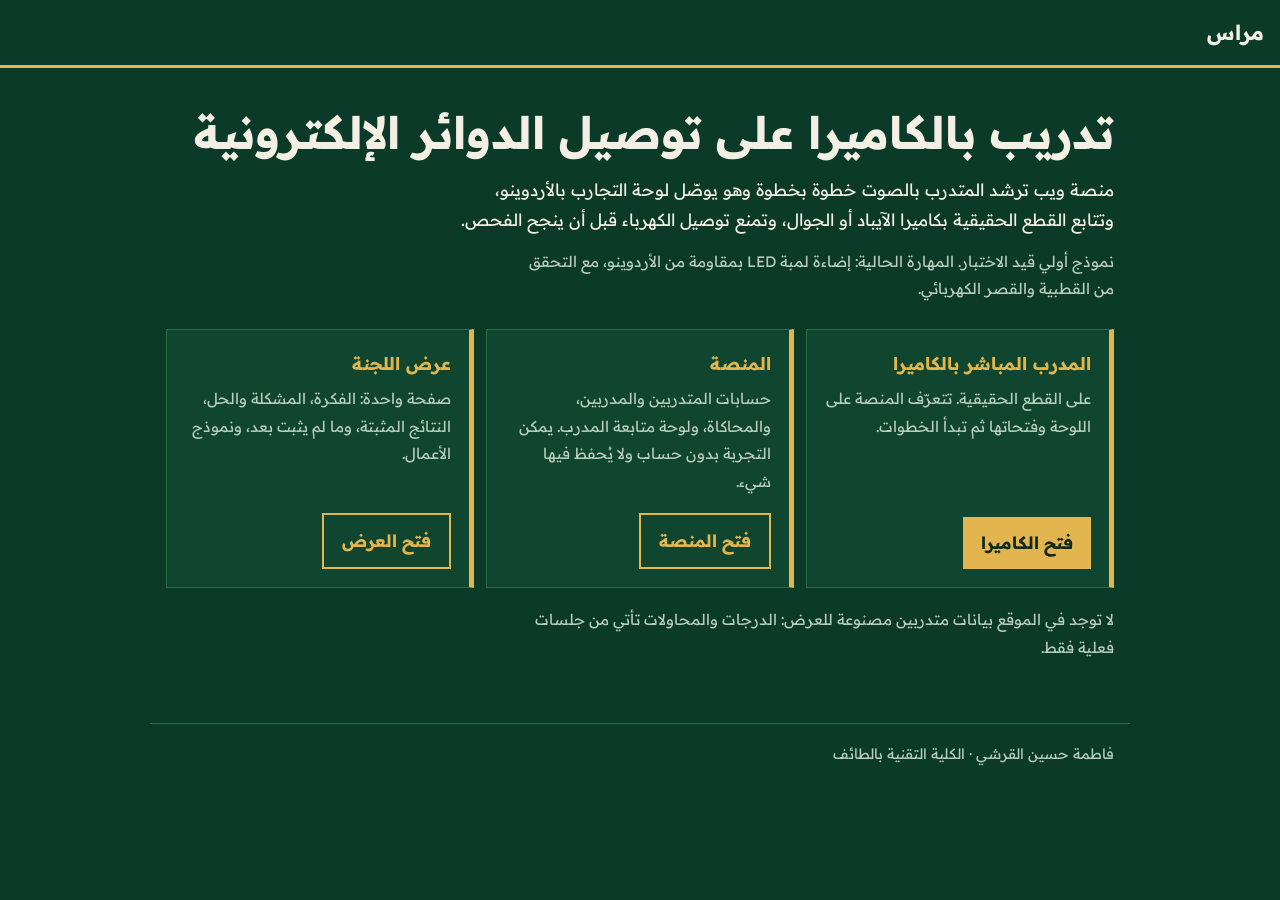
==== commit 3b434472: "Remove the old demo home page and its generated trainee data The site root showed invented trainees," ====
--- a/index.html
+++ b/index.html
@@ -2,955 +2,43 @@
 <html lang="ar" dir="rtl">
 <head>
 <meta charset="utf-8">
-<meta name="viewport" content="width=device-width,initial-scale=1,viewport-fit=cover">
-<title>مراس</title>
-<meta name="claude:viewport-fit-sides" content="cover">
-<link rel="stylesheet" href="https://fonts.googleapis.com/css2?family=Readex+Pro:wght@400;500;600;700&family=IBM+Plex+Sans+Arabic:wght@400;500;700&family=IBM+Plex+Mono:wght@500&display=swap">
+<meta name="viewport" content="width=device-width, initial-scale=1">
+<title>مراس · منصة تدريب بالكاميرا على توصيل الدوائر</title>
+<meta name="description" content="مراس: منصة ويب ترشد المتدرب بالصوت وهو يوصّل لوحة التجارب بالأردوينو، وتتابع القطع الحقيقية بالكاميرا.">
+<link rel="stylesheet" href="https://fonts.googleapis.com/css2?family=Readex+Pro:wght@400;500;600;700&display=swap">
 <style>
-/* Layout: workshop console. Workshop green bench, gold as the brand line, signal-cyan reserved for what the AI "sees". */
-:root{
-  --ink:#0b3b29; --bench:#0f4a34; --raise:#165a41; --edge:#2b6b50;
-  --paper:#f1f4ec; --dim:#b9cbbe;
-  --copper:#e2b54e; --copper-2:#f3d488; --copper-ink:#2a1e00;
-  --signal:#5ce1ff;
-  --ok:#47d78f; --ok-bg:rgba(71,215,143,.14); --bad:#ff5a4a; --bad-bg:rgba(255,93,93,.15); --warn:#ffc75a; --warn-bg:rgba(255,199,90,.14);
-  --plus:#ff5d5d; --minus:#5a93ff;
-  --f-display:"Readex Pro","IBM Plex Sans Arabic",Tahoma,sans-serif;
-  --f-body:"IBM Plex Sans Arabic",Tahoma,"Segoe UI",sans-serif;
-  --f-data:"IBM Plex Mono",ui-monospace,Menlo,monospace;
-  color-scheme:dark;
-}
+:root{--bg:#0b3a29;--panel:#10462f;--line:#2a6a4c;--gold:#e2b54e;--ink:#f3efe4;--mut:#b9cdbf}
 *{box-sizing:border-box}
-[hidden]{display:none!important}
-html,body{background:var(--ink);margin:0}
-body{color:var(--paper);font-family:var(--f-body);font-size:16px;line-height:1.65;padding-left:max(16px,env(safe-area-inset-left,0px));padding-right:max(16px,env(safe-area-inset-right,0px));padding-block:0 48px;
-  background-image:linear-gradient(rgba(70,217,230,.035) 1px,transparent 1px),linear-gradient(90deg,rgba(70,217,230,.035) 1px,transparent 1px);background-size:28px 28px}
-.app{max-width:1140px;margin:0 auto;display:flex;flex-direction:column;gap:18px}
-.bar{display:flex;align-items:center;justify-content:space-between;gap:12px;flex-wrap:wrap;padding-block:16px 4px}
-.brand{display:flex;align-items:center;gap:12px;cursor:pointer}
-.brand svg{width:44px;height:44px;flex:none}
-.brand b{font-family:var(--f-display);font-weight:700;font-size:26px;display:block;line-height:1;letter-spacing:-.01em}
-.brand span{color:var(--dim);font-size:12px;letter-spacing:.06em}
-.user{display:flex;align-items:center;gap:10px;color:var(--dim);font-size:14px}
-.av{width:36px;height:36px;border-radius:50%;background:var(--raise);border:1px solid var(--copper);display:grid;place-items:center;color:var(--copper-2);font-weight:700}
-h1{font-family:var(--f-display);font-weight:700;font-size:clamp(24px,3.8vw,34px);line-height:1.25;margin:0;text-wrap:balance}
-h2{font-family:var(--f-display);font-weight:700;font-size:19px;margin:0}
-h3{font-family:var(--f-display);font-weight:700;font-size:16px;margin:0}
-p{margin:0}
-.note{color:var(--dim);font-size:14px}
-.eyebrow{font-family:var(--f-display);font-weight:500;font-size:14px;color:var(--copper-2)}
-.card{background:var(--bench);border:1px solid var(--edge);border-radius:16px;padding:20px;display:flex;flex-direction:column;gap:12px;min-width:0}
-.btn{font:inherit;font-family:var(--f-display);font-weight:700;border:0;border-radius:12px;padding:12px 22px;cursor:pointer;background:var(--copper);color:var(--copper-ink);min-height:48px;transition:transform .15s,background .15s}
-.btn:hover{background:var(--copper-2)} .btn:active{transform:translateY(1px)}
-.btn.ghost{background:transparent;color:var(--paper);border:1px solid var(--edge);font-weight:500}
-.btn.ghost:hover{border-color:var(--copper);background:transparent}
-.btn.small{min-height:38px;padding:6px 14px;font-size:14px}
-.btn:disabled{opacity:.4;cursor:not-allowed}
-button:focus-visible,input:focus-visible{outline:3px solid var(--signal);outline-offset:2px}
-.row{display:flex;gap:10px;flex-wrap:wrap;align-items:center}
-.grid2{display:grid;grid-template-columns:repeat(auto-fit,minmax(290px,1fr));gap:18px}
-input{font:inherit;background:var(--ink);border:1px solid var(--edge);color:var(--paper);border-radius:12px;padding:12px 14px;width:100%;min-height:48px}
-label{font-size:14px;color:var(--dim);display:flex;flex-direction:column;gap:6px}
-.chip{white-space:nowrap;font:inherit;font-size:13px;background:var(--raise);border:1px solid var(--edge);color:var(--paper);border-radius:999px;padding:7px 13px;cursor:pointer}
-.chip:hover{border-color:var(--copper)}
-.chip[aria-pressed="true"]{background:var(--copper);color:var(--copper-ink);border-color:var(--copper)}
-.pill{display:inline-flex;align-items:center;gap:6px;border-radius:999px;padding:3px 11px;font-size:13px;font-weight:500;background:var(--raise);color:var(--paper);font-variant-numeric:tabular-nums}
-.pill.ok{background:var(--ok-bg);color:var(--ok)} .pill.bad{background:var(--bad-bg);color:var(--bad)} .pill.warn{background:var(--warn-bg);color:var(--warn)}
-.err{color:var(--bad);font-size:14px;min-height:1.4em}
-
-/* landing */
-.hero{display:grid;grid-template-columns:minmax(0,1fr) minmax(0,1.05fr);gap:28px;align-items:center;padding-block:28px 8px}
-@media (max-width:860px){.hero{grid-template-columns:1fr}}
-.hero h1{font-size:clamp(32px,4.6vw,52px);font-weight:700;line-height:1.15}
-.hero h1 em{font-style:normal;color:var(--copper)}
-.hero .lead{font-size:18px;color:var(--dim);max-width:34em}
-.live{position:relative;border-radius:18px;overflow:hidden;border:1px solid var(--edge);background:#000;box-shadow:0 30px 80px -30px rgba(226,181,78,.28)}
-.live canvas{display:block;width:100%;height:auto}
-.live .tag{position:absolute;top:12px;inset-inline-start:12px;font-family:var(--f-data);font-size:12px;background:rgba(7,30,20,.8);color:var(--signal);padding:4px 10px;border-radius:8px;display:flex;gap:6px;align-items:center}
-.live .tag i{width:8px;height:8px;border-radius:50%;background:var(--bad);animation:blink 1.2s infinite}
-.live .say{position:absolute;inset-inline:12px;bottom:12px;border-radius:10px;padding:10px 14px;font-weight:700;background:rgba(7,30,20,.85);transition:background .2s,color .2s}
-.live .say.bad{background:rgba(80,16,20,.92);color:#ffd2d2} .live .say.ok{background:rgba(10,60,38,.92);color:#c9ffe3}
-@keyframes blink{50%{opacity:.25}}
-@media (prefers-reduced-motion:reduce){.live .tag i{animation:none}}
-.feats{display:grid;grid-template-columns:repeat(auto-fit,minmax(190px,1fr));gap:14px}
-.feat{background:var(--bench);border:1px solid var(--edge);border-radius:16px;padding:18px;display:flex;flex-direction:column;gap:8px}
-.feat svg{width:34px;height:34px}
-.proof{display:grid;grid-template-columns:repeat(auto-fit,minmax(170px,1fr));gap:0;border:1px solid var(--edge);border-radius:16px;overflow:hidden}
-.proof div{padding:18px;border-inline-start:1px solid var(--edge);display:flex;flex-direction:column;gap:2px}
-.proof div:first-child{border-inline-start:0}
-.proof b{font-family:var(--f-display);font-weight:700;font-size:34px;color:var(--copper-2);font-variant-numeric:tabular-nums;line-height:1.1}
-.proof span{color:var(--dim);font-size:13px}
-.road{display:grid;grid-template-columns:repeat(auto-fit,minmax(220px,1fr));gap:14px}
-.road .ph{border-top:3px solid var(--edge);padding-top:12px;display:flex;flex-direction:column;gap:6px}
-.road .ph.now{border-color:var(--copper)}
-.foot{color:var(--dim);font-size:13px;text-align:center;padding-top:10px}
-
-/* login */
-.login{max-width:470px;margin:5vh auto 0;width:100%}
-/* guide */
-.steps{display:grid;grid-template-columns:repeat(auto-fit,minmax(230px,1fr));gap:14px;padding:0;margin:0;list-style:none}
-.steps li{background:var(--raise);border-radius:14px;padding:16px;display:flex;flex-direction:column;gap:8px}
-.steps .n{width:32px;height:32px;border-radius:9px;background:var(--copper);color:var(--copper-ink);display:grid;place-items:center;font-weight:700;font-family:var(--f-display)}
-.steps svg{width:100%;height:auto;background:var(--ink);border-radius:10px}
-/* practice */
-.stage{display:grid;grid-template-columns:minmax(0,1.6fr) minmax(270px,1fr);gap:18px;align-items:start}
-@media (max-width:820px){.stage{grid-template-columns:1fr}}
-/* Practice actions stay on screen: a fixed bar at the bottom, so nothing is out of reach while the iPad sits on its stand. */
-#scr-practice{padding-bottom:88px}
-#scr-practice .actbar{position:fixed;inset:auto 0 0 0;z-index:30;margin:0;justify-content:center;gap:8px;padding:10px 16px calc(10px + env(safe-area-inset-bottom));background:rgba(7,30,20,.94);-webkit-backdrop-filter:blur(8px);backdrop-filter:blur(8px);border-top:1px solid var(--edge)}
-#scr-practice .actbar .btn{min-height:44px}
-.cam{position:relative;border-radius:16px;overflow:hidden;background:#000;border:1px solid var(--edge)}
-.cam canvas{display:block;width:100%;height:auto;touch-action:none}
-.hud{position:absolute;inset-inline:10px;top:10px;display:flex;justify-content:space-between;gap:8px;pointer-events:none}
-.hud .pill{background:rgba(7,30,20,.78);color:var(--signal);font-family:var(--f-data);font-size:12px}
-.banner{position:absolute;inset-inline:10px;bottom:10px;border-radius:12px;padding:11px 15px;font-weight:700;background:rgba(7,30,20,.85);color:var(--paper);pointer-events:none;font-size:15px}
-.banner.ok{background:rgba(10,60,38,.94);color:#c9ffe3} .banner.bad{background:rgba(80,16,20,.95);color:#ffd2d2} .banner.warn{background:rgba(70,50,8,.94);color:#ffe7b0}
-.flash{position:absolute;inset:0;border:6px solid var(--bad);border-radius:16px;pointer-events:none;opacity:0;transition:opacity .2s}
-.flash.on{opacity:1}
-.plist{list-style:none;margin:0;padding:0;display:flex;flex-direction:column;gap:8px}
-.plist li{display:flex;gap:10px;align-items:flex-start;padding:11px;border-radius:12px;background:var(--raise);font-size:15px}
-.plist li .dot{flex:none;width:28px;height:28px;border-radius:8px;display:grid;place-items:center;font-size:13px;font-weight:700;background:var(--edge);color:var(--dim)}
-.plist li.now{outline:2px solid var(--copper)} .plist li.now .dot{background:var(--copper);color:var(--copper-ink)}
-.plist li.done .dot{background:var(--ok);color:#03200f}
-.meter{display:flex;gap:6px;flex-wrap:wrap}
-.meter span{font-family:var(--f-data);font-size:12px;color:var(--signal);background:var(--ink);border:1px solid var(--edge);border-radius:8px;padding:3px 8px}
-.demo-tools{display:flex;gap:8px;flex-wrap:wrap}
-/* result */
-.score{font-family:var(--f-display);font-size:64px;font-weight:700;line-height:1;font-variant-numeric:tabular-nums}
-.ring{width:160px;height:160px;border-radius:50%;display:grid;place-items:center;margin:0 auto}
-/* table */
-table{width:100%;border-collapse:collapse;font-size:14px}
-th,td{text-align:start;padding:10px 8px;border-bottom:1px solid var(--edge);vertical-align:top}
-th{color:var(--dim);font-weight:500;font-size:13px}
-td{font-variant-numeric:tabular-nums}
-tr.sel td{background:var(--raise)}
-tbody tr{cursor:pointer} tbody tr:hover td{background:rgba(255,255,255,.025)}
-.tablewrap{overflow-x:auto}
-.bars{display:flex;flex-direction:column;gap:10px}
-.bars .b{display:grid;grid-template-columns:150px 1fr 36px;gap:8px;align-items:center;font-size:14px}
-.bars .t{height:12px;background:var(--raise);border-radius:6px;overflow:hidden}
-.bars .t i{display:block;height:100%;background:linear-gradient(90deg,var(--bad),var(--copper));border-radius:6px}
-.kpis{display:grid;grid-template-columns:repeat(auto-fit,minmax(150px,1fr));gap:12px}
-.kpi{background:var(--raise);border-radius:14px;padding:14px}
-.kpi b{font-family:var(--f-display);font-weight:700;font-size:30px;display:block;color:var(--copper-2);font-variant-numeric:tabular-nums}
-.kpi span{color:var(--dim);font-size:13px}
-
-.modal{position:fixed;inset:0;z-index:50;background:rgba(5,9,20,.8);display:grid;place-items:center;padding:max(16px,env(safe-area-inset-top,0px)) max(16px,env(safe-area-inset-right,0px)) max(16px,env(safe-area-inset-bottom,0px)) max(16px,env(safe-area-inset-left,0px))}
-.modal-card{width:min(640px,100%);max-height:100%;overflow:auto}
-.report{display:grid;grid-template-columns:repeat(auto-fit,minmax(260px,1fr));gap:16px}
-.sbar{display:grid;grid-template-columns:110px 1fr 54px;gap:8px;align-items:center;font-size:13px}
-.sbar .t{height:14px;background:var(--raise);border-radius:7px;position:relative;overflow:hidden}
-.sbar .t i{position:absolute;inset-block:0;inset-inline-start:0;background:var(--copper);border-radius:7px}
-.sbar .t s{position:absolute;inset-block:-2px;width:2px;background:var(--paper);opacity:.7}
-.insight{display:flex;gap:10px;align-items:flex-start;background:var(--raise);border-radius:12px;padding:12px;font-size:14px}
-.insight b{font-family:var(--f-display)}
-.sync{font-size:12px;color:var(--dim)}
-pre.log{white-space:pre-wrap;font-family:var(--f-data);font-size:13px;background:var(--ink);border:1px solid var(--edge);color:var(--signal);border-radius:12px;padding:14px;margin:0;max-height:280px;overflow:auto;direction:rtl}
+body{margin:0;min-height:100vh;background:var(--bg);color:var(--ink);font-family:"Readex Pro",system-ui,sans-serif;line-height:1.8;font-size:17px}
+header{border-bottom:3px solid var(--gold);padding:14px 16px}
+header b{font-size:1.3rem}
+main{max-width:980px;margin:0 auto;padding:0 16px 50px}
+h1{font-size:clamp(1.8rem,5vw,2.8rem);line-height:1.35;margin:34px 0 12px;text-wrap:balance}
+p{margin:0 0 12px;max-width:66ch}
+.mut{color:var(--mut);font-size:.95rem}
+.grid{display:grid;gap:12px;grid-template-columns:repeat(auto-fit,minmax(250px,1fr));margin:26px 0 18px}
+.card{background:var(--panel);border:1px solid var(--line);border-inline-start:5px solid var(--gold);padding:18px;display:flex;flex-direction:column;gap:6px}
+.card h2{font-size:1.1rem;margin:0;color:var(--gold)}
+.card p{flex:1}
+.btn{display:inline-block;align-self:flex-start;background:var(--gold);color:#102a1e;font-weight:700;text-decoration:none;padding:11px 18px}
+.btn.ghost{background:transparent;color:var(--gold);border:2px solid var(--gold)}
+.btn:focus-visible{outline:3px solid #fff;outline-offset:2px}
+footer{max-width:980px;margin:0 auto;padding:18px 16px 40px;color:var(--mut);font-size:.9rem;border-top:1px solid var(--line)}
 </style>
-
 </head>
 <body>
-<div class="app">
-
-<header class="bar">
-  <div class="brand" id="brandHome" role="button" tabindex="0" aria-label="مراس، الصفحة الرئيسية">
-    <svg viewBox="0 0 64 64" aria-hidden="true"><g fill="none" stroke="#e2b54e" stroke-width="7" stroke-linecap="square"><path d="M6 22V6H22"/><path d="M42 6H58V22"/><path d="M58 42V58H42"/><path d="M22 58H6V42"/></g><rect x="21" y="29" width="22" height="7" fill="#f1f4ec"/><rect x="28.5" y="21.5" width="7" height="22" fill="#f1f4ec"/></svg>
-    <div><b>مراس</b><span>MIRAS · MECHATRONICS LAB</span></div>
+<header><b>مراس</b></header>
+<main>
+  <h1>تدريب بالكاميرا على توصيل الدوائر الإلكترونية</h1>
+  <p>منصة ويب ترشد المتدرب بالصوت خطوة بخطوة وهو يوصّل لوحة التجارب بالأردوينو، وتتابع القطع الحقيقية بكاميرا الآيباد أو الجوال، وتمنع توصيل الكهرباء قبل أن ينجح الفحص.</p>
+  <p class="mut">نموذج أولي قيد الاختبار. المهارة الحالية: إضاءة لمبة LED بمقاومة من الأردوينو، مع التحقق من القطبية والقصر الكهربائي.</p>
+  <div class="grid">
+    <div class="card"><h2>المدرب المباشر بالكاميرا</h2><p class="mut">على القطع الحقيقية. تتعرّف المنصة على اللوحة وفتحاتها ثم تبدأ الخطوات.</p><a class="btn" href="coach/">فتح الكاميرا</a></div>
+    <div class="card"><h2>المنصة</h2><p class="mut">حسابات المتدربين والمدربين، والمحاكاة، ولوحة متابعة المدرب. يمكن التجربة بدون حساب ولا يُحفظ فيها شيء.</p><a class="btn ghost" href="app/">فتح المنصة</a></div>
+    <div class="card"><h2>عرض اللجنة</h2><p class="mut">صفحة واحدة: الفكرة، المشكلة والحل، النتائج المثبتة، وما لم يثبت بعد، ونموذج الأعمال.</p><a class="btn ghost" href="committee/">فتح العرض</a></div>
   </div>
-  <div class="row" id="landingNav"><button class="btn small" id="navLogin">تسجيل الدخول</button></div>
-  <div class="user" id="userBox" hidden><div class="av" id="userAv"></div><div><div id="userName" style="color:var(--paper)"></div><div id="userRole"></div></div><button class="btn ghost small" id="logoutBtn">خروج</button></div>
-</header>
-
-<!-- LANDING -->
-<section id="scr-landing" style="display:flex;flex-direction:column;gap:34px">
-  <div class="hero">
-    <div style="display:flex;flex-direction:column;gap:18px">
-      <span class="eyebrow">منصة تدريب عملي للكليات التقنية</span>
-      <h1>المهارة تُتقن <em>باليد</em>،<br>والكاميرا تتحقق من كل سلك.</h1>
-      <p class="lead">مراس يحوّل كاميرا الآيباد إلى مدرب ثاني في معمل الميكاترونكس. المتدرب يركّب الدائرة على قطع حقيقية، والنظام يكتشف خطأ القطبية لحظة حدوثه وينبّه بالصوت قبل التشغيل.</p>
-      <div class="row"><button class="btn" id="heroStart">ابدأ التدريب</button><button class="btn ghost" id="heroDemo">مشاهدة العرض التجريبي</button></div>
-    </div>
-    <div class="live"><canvas id="heroCv" width="640" height="480" aria-label="عرض توضيحي مرسوم: السلك الأحمر يدخل خط السالب فيظهر تنبيه، ثم ينتقل إلى الموجب"></canvas><span class="tag"><i></i>عرض توضيحي مرسوم · مو كاميرا</span><div class="say" id="heroSay">جاري المراقبة…</div></div>
-  </div>
-
-  <div class="feats">
-    <div class="feat"><svg viewBox="0 0 34 34" aria-hidden="true"><rect x="3" y="8" width="28" height="20" rx="4" fill="none" stroke="#46d9e6" stroke-width="2.5"/><circle cx="17" cy="18" r="5" fill="none" stroke="#46d9e6" stroke-width="2.5"/></svg><h3>كاميرا تشوف وين السلك</h3><p class="note">قواعد ألوان مكتوبة داخل التطبيق تقارن صورة الكاميرا بصورة اللوحة الفاضية، وتحدد أي خط دخل فيه السلك الأحمر والأسود. هذي رؤية حاسوبية بقواعد ثابتة، مو نموذج ذكاء اصطناعي مدرّب. وOpenCV.js يستخدم لقياس وضوح الصورة بس. ما جربناها على قطع حقيقية للحين.</p></div>
-    <div class="feat"><svg viewBox="0 0 34 34" aria-hidden="true"><path d="M17 4 L31 29 H3 Z" fill="none" stroke="#ff5d5d" stroke-width="2.5" stroke-linejoin="round"/><path d="M17 13 v7" stroke="#ff5d5d" stroke-width="2.5" stroke-linecap="round"/><circle cx="17" cy="24.5" r="1.6" fill="#ff5d5d"/></svg><h3>تنبيه فوري لخطأ القطبية</h3><p class="note">لو الأحمر دخل في السالب، ما تنتقل الخطوة ويطلع تنبيه صوتي عربي، ويُسجّل الخطأ في ملف المتدرب.</p></div>
-    <div class="feat"><svg viewBox="0 0 34 34" aria-hidden="true"><circle cx="12" cy="20" r="7" fill="none" stroke="#ffc75a" stroke-width="2.5"/><circle cx="22" cy="12" r="5" fill="none" stroke="#ffc75a" stroke-width="2.5"/><path d="M8 30 l3-4" stroke="#ffc75a" stroke-width="2.5" stroke-linecap="round"/></svg><h3>"ماذا لو؟" مرسوم فوق صورة الكاميرا</h3><p class="note">عند الخطأ يرسم التطبيق فوق صورة الكاميرا، في مكان السلك، وش كان بيصير لو تم التشغيل: قطبية معكوسة أو قصر كهربائي. يتعلم المتدرب العاقبة قبل ما يجربها على قطع حقيقية.</p></div>
-    <div class="feat"><svg viewBox="0 0 34 34" aria-hidden="true"><rect x="3" y="7" width="28" height="20" rx="4" fill="none" stroke="#46d9e6" stroke-width="2.5"/><path d="M14 12 l8 5 -8 5z" fill="#46d9e6"/></svg><h3>لقطة الخطأ وتقرير الأداء</h3><p class="note">يحفظ التطبيق صور متتابعة من الكاميرا (مو فيديو) لثواني حول لحظة الخطأ، ويحسب وقت كل خطوة. المدرب يشوف وش صار، ووين يتأخر كل متدرب، ونقاط القوة والضعف.</p></div>
-    
-<div class="feat"><svg viewBox="0 0 34 34" aria-hidden="true"><path d="M5 28 V18 M13 28 V10 M21 28 V15 M29 28 V6" stroke="#e2b54e" stroke-width="3" stroke-linecap="round"/></svg><h3>لوحة للمدرب</h3><p class="note">كل محاولة لها درجة ومدة وأخطاء. المدرب يعرف مين يحتاج دعم، وأي خطأ يتكرر في الشعبة.</p></div>
-  </div>
-
-  <div class="proof" aria-label="كيف يحكم مراس على الخطأ">
-    <div><b>لمستين</b><span>معايرة خط الموجب والسالب في لوحتك</span></div>
-    <div><b>ثانية ثبات</b><span>ما ينحسب الخطأ والسلك يتحرك في اليد</span></div>
-    <div><b>صوت عربي</b><span>تنبيه فوري مع شرح العاقبة</span></div>
-    <div><b>لقطة</b><span>ثواني من الفيديو لحظة الخطأ للمدرب</span></div>
-  </div>
-
-  <p class="foot">مراس · نموذج أولي للعرض في STIEX 2026، الرياض · بيانات الدخول والمتدربين تجريبية</p>
-</section>
-
-
-<!-- LOGIN -->
-<section id="scr-login" class="login card">
-  <h1>تسجيل الدخول</h1>
-  <p class="note">الكلية التقنية · قسم الميكاترونكس</p>
-  <label>الرقم التدريبي أو رقم المدرب<input id="liId" inputmode="numeric" autocomplete="username"></label>
-  <label>كلمة المرور<input id="liPw" type="password" autocomplete="current-password"></label>
-  <div class="err" id="liErr"></div>
-  <button class="btn" id="liBtn">دخول</button>
-  <div class="note">حسابات تجريبية للعرض فقط (اضغط للتعبئة). كلمات المرور مكتوبة في الصفحة، فهذا الدخول ما فيه حماية حقيقية ولا يصلح لبيانات متدربين حقيقيين:</div>
-  <div class="row" id="demoAccounts"></div>
-</section>
-
-<!-- HOME -->
-<section id="scr-home" hidden>
-  <div class="card">
-    <span class="pill warn" style="align-self:flex-start">المهارة</span>
-    <h1>توصيل تغذية لوحة التجارب من الأردوينو مع فحص القطبية</h1>
-    <p class="note">تطبيق المهارة على قطع حقيقية والكاميرا شغالة. الكاميرا تتابع مكان كل سلك، وينبّه فوراً لو السلك دخل في القطب الغلط.</p>
-    <div class="row"><span class="pill ok">٦ خطوات</span><span class="pill ok">قطع حقيقية</span><span class="pill ok">تعليق صوتي</span></div>
-    <div class="row"><button class="btn" id="toCoachTrain">ابدأ التطبيق مع المدرب المباشر</button><button class="btn ghost" id="toCoachTest">اختبار المهارة</button><button class="btn ghost" id="toGuide">شرح الخطوات (الطريقة السابقة)</button></div>
-    <p class="note">المدرب المباشر يرسم الإرشادات فوق لوحتك في الكاميرا، ولا يسمح بتوصيل كيبل USB قبل فحص الدائرة.</p>
-  </div>
-  <div class="card" style="margin-top:16px">
-    <h2>المحاولات السابقة</h2>
-    <div id="myAttempts" class="tablewrap"></div>
-  </div>
-</section>
-
-<!-- GUIDE -->
-<section id="scr-guide" hidden class="card">
-  <h1>قبل البدء</h1>
-  <p class="note">التجهيز: أردوينو أونو، لوحة تجارب، سلك أحمر، سلك أسود، LED مع مقاومة 220 أوم. يوضع الأردوينو <b style="color:var(--paper)">تحت</b> لوحة التجارب، ويُثبّت الآيباد فوقها بحيث يظهر الاثنان.</p>
-  <ol class="steps">
-    <li><span class="n">١</span><h3>تثبيت اللوحة في الإطار</h3><p class="note">الكاميرا تتأكد إن الإضاءة كافية والصورة ثابتة وواضحة.</p>
-      <svg viewBox="0 0 200 110"><rect x="20" y="15" width="160" height="55" rx="4" fill="#f2efe6"/><line x1="26" y1="24" x2="174" y2="24" stroke="#4f8dff" stroke-width="2"/><line x1="26" y1="34" x2="174" y2="34" stroke="#ff5a4f" stroke-width="2"/><rect x="70" y="80" width="60" height="24" rx="3" fill="#0a7e8c"/><rect x="8" y="6" width="184" height="100" fill="none" stroke="#e2b54e" stroke-dasharray="6 4" stroke-width="2"/></svg></li>
-    <li><span class="n">٢</span><h3>تركيب المقاومة واللمبة</h3><p class="note">اللمبة لها <b style="color:var(--paper)">قطبية</b>: الرجل الطويلة موجب (+) جهة المقاومة، والرجل القصيرة سالب (−) جهة الحافة المسطحة. لو انعكست ما تولّع.</p>
-      <svg viewBox="0 0 200 110"><rect x="20" y="15" width="160" height="80" rx="4" fill="#f2efe6"/><line x1="26" y1="24" x2="174" y2="24" stroke="#ff5a4f" stroke-width="2"/><line x1="26" y1="88" x2="174" y2="88" stroke="#4f8dff" stroke-width="2"/><rect x="70" y="30" width="12" height="24" rx="4" fill="#d8b98a"/><line x1="76" y1="24" x2="76" y2="30" stroke="#888" stroke-width="2"/><line x1="76" y1="54" x2="76" y2="62" stroke="#888" stroke-width="2"/><line x1="76" y1="62" x2="112" y2="62" stroke="#888" stroke-width="2"/><line x1="112" y1="62" x2="112" y2="50" stroke="#888" stroke-width="2"/><line x1="126" y1="88" x2="126" y2="52" stroke="#888" stroke-width="2"/><path d="M108 50 v-10 a11 11 0 0 1 22 0 v10 z" fill="#ff6b5a"/><text x="96" y="76" font-size="8" fill="#333">طويلة +</text><text x="130" y="76" font-size="8" fill="#333">قصيرة −</text></svg>
-      <div class="row"><button class="btn ghost small polBtn">🔊 شرح القطبية</button></div></li>
-    <li><span class="n">٣</span><h3>تحديد خط الموجب ثم السالب</h3><p class="note">علشان التطبيق يعرف وين خط <b style="color:var(--plus)">+</b> الأحمر ووين خط <b style="color:var(--minus)">−</b> الأزرق في لوحتك.</p>
-      <svg viewBox="0 0 200 110"><rect x="20" y="15" width="160" height="55" rx="4" fill="#f2efe6"/><line x1="26" y1="24" x2="174" y2="24" stroke="#4f8dff" stroke-width="2"/><line x1="26" y1="34" x2="174" y2="34" stroke="#ff5a4f" stroke-width="2"/><circle cx="120" cy="34" r="9" fill="none" stroke="#ff5a4f" stroke-width="3"/><circle cx="80" cy="24" r="9" fill="none" stroke="#4f8dff" stroke-width="3"/><text x="120" y="60" fill="#333" font-size="11" text-anchor="middle">١</text><text x="80" y="60" fill="#333" font-size="11" text-anchor="middle">٢</text></svg></li>
-    <li><span class="n">٤</span><h3>الأحمر من 5V إلى الموجب +</h3><p class="note">والأردوينو مطفي. لو دخل في خط السالب، يطلع تنبيه بالصوت: القطبية معكوسة.</p>
-      <svg viewBox="0 0 200 110"><rect x="20" y="15" width="160" height="55" rx="4" fill="#f2efe6"/><line x1="26" y1="24" x2="174" y2="24" stroke="#4f8dff" stroke-width="2"/><line x1="26" y1="34" x2="174" y2="34" stroke="#ff5a4f" stroke-width="2"/><rect x="70" y="80" width="60" height="24" rx="3" fill="#0a7e8c"/><path d="M88 82 Q86 55 110 34" stroke="#e53935" stroke-width="4" fill="none"/><path d="M104 82 Q120 50 140 24" stroke="#111" stroke-width="4" fill="none"/><text x="86" y="100" fill="#fff" font-size="8">5V</text><text x="100" y="100" fill="#fff" font-size="8">GND</text></svg></li>
-    <li><span class="n">٥</span><h3>الأسود من GND إلى السالب −</h3><p class="note">لو دخل الأسود في خط الموجب مع الأحمر، يطلع تنبيه خطر: هذا قصر كهربائي.</p>
-      <svg viewBox="0 0 200 110"><rect x="20" y="15" width="160" height="55" rx="4" fill="#f2efe6"/><line x1="26" y1="24" x2="174" y2="24" stroke="#4f8dff" stroke-width="2"/><line x1="26" y1="34" x2="174" y2="34" stroke="#ff5a4f" stroke-width="2"/><rect x="70" y="80" width="60" height="24" rx="3" fill="#0a7e8c"/><path d="M88 82 Q86 55 110 34" stroke="#e53935" stroke-width="4" fill="none" opacity=".45"/><path d="M104 82 Q120 50 140 24" stroke="#111" stroke-width="4" fill="none"/><text x="86" y="100" fill="#fff" font-size="8">5V</text><text x="100" y="100" fill="#fff" font-size="8">GND</text></svg></li>
-    <li><span class="n">٦</span><h3>التشغيل والتأكد من إضاءة اللمبة</h3><p class="note">توصيل سلك USB. الكاميرا تكتشف ضوء الـ LED وتعرض النتيجة.</p>
-      <svg viewBox="0 0 200 110"><rect x="20" y="15" width="160" height="55" rx="4" fill="#f2efe6"/><circle cx="130" cy="52" r="14" fill="#fff59d" opacity=".5"/><circle cx="130" cy="52" r="6" fill="#ffeb3b"/><rect x="70" y="80" width="60" height="24" rx="3" fill="#0a7e8c"/></svg></li>
-  
-  </ol>
-  <div class="row"><button class="btn" id="startCam">فتح الكاميرا والبدء</button><button class="btn ghost" id="startPhoto" hidden>التصوير خطوة بخطوة</button><button class="btn ghost" id="startDemo">عرض تجريبي بدون قطع</button><button class="btn ghost" id="backHome1">رجوع</button></div>
-  <p class="err" id="camErr"></p>
-</section>
-
-<!-- PRACTICE -->
-<section id="scr-practice" hidden>
-  <div class="stage">
-    <div class="cam" id="camBox">
-      <canvas id="view" width="640" height="480"></canvas>
-      <div class="hud"><span class="row" style="gap:6px"><span class="pill" id="cvBadge">رؤية حاسوبية</span><span class="pill" id="hudMode">كاميرا مباشرة</span></span><span class="pill" id="hudTime">00:00</span></div>
-      <div class="banner" id="banner" role="status" aria-live="assertive">جاري التشغيل…</div>
-      <div class="flash" id="flash"></div>
-    </div>
-    <div class="card">
-      <div class="row" style="justify-content:space-between"><h2>الخطوات</h2><span class="row" style="gap:6px"><select id="voiceSel" class="chip" aria-label="اختيار الصوت" style="max-width:170px"></select><button class="chip" id="muteBtn" aria-pressed="false">🔊 الصوت شغال</button></span></div>
-      <ul class="plist" id="plist"></ul>
-      <div class="meter" id="meter"></div>
-      <div class="row actbar" id="actBar"><button class="btn small" id="placeOk" hidden>تم التركيب ✓</button><button class="btn small" id="snapBtn" hidden>📷 التقاط صورة</button><input type="file" id="snapIn" accept="image/*" capture="environment" hidden><button class="btn ghost small" id="hintBtn">مساعدة</button><button class="btn ghost small" id="trainerOk">تأكيد المدرب</button><button class="btn ghost small" id="recal">إعادة المعايرة</button><button class="btn ghost small" id="quitBtn">إنهاء</button></div>
-      <div id="placeBox" hidden class="card" style="padding:12px;background:var(--raise)">
-        <h3>تركيب المقاومة واللمبة</h3>
-        <svg viewBox="0 0 300 150" style="width:100%;max-width:360px;display:block;margin:6px 0" role="img" aria-label="رسم يوضح اتجاه رجلي اللمبة">
-          <rect x="10" y="10" width="280" height="130" rx="6" fill="#f3f0e7"/>
-          <line x1="20" y1="26" x2="280" y2="26" stroke="#e0443a" stroke-width="3"/><text x="270" y="22" font-size="13" fill="#b3261e" font-weight="700">+</text>
-          <line x1="20" y1="124" x2="280" y2="124" stroke="#3f7fe0" stroke-width="3"/><text x="270" y="142" font-size="15" fill="#1b4fae" font-weight="700">−</text>
-          <line x1="110" y1="26" x2="110" y2="52" stroke="#888" stroke-width="2"/><rect x="100" y="52" width="20" height="34" rx="6" fill="#d8b98a"/><rect x="100" y="60" width="20" height="4" fill="#8b4513"/><rect x="100" y="70" width="20" height="4" fill="#111"/><line x1="110" y1="86" x2="110" y2="96" stroke="#888" stroke-width="2"/>
-          <line x1="110" y1="96" x2="170" y2="96" stroke="#888" stroke-width="2"/>
-          <line x1="170" y1="96" x2="170" y2="72" stroke="#888" stroke-width="2.5"/><line x1="190" y1="124" x2="190" y2="76" stroke="#888" stroke-width="2.5"/>
-          <path d="M164 72 v-14 a16 16 0 0 1 32 0 v14 z" fill="#ff6b5a" opacity=".85"/><line x1="196" y1="58" x2="196" y2="72" stroke="#7a1d14" stroke-width="2"/>
-          <text x="60" y="74" font-size="10" fill="#333">مقاومة 220</text>
-          <text x="128" y="112" font-size="10" fill="#333">طويلة +</text><text x="200" y="104" font-size="10" fill="#333">قصيرة −</text>
-        </svg>
-        <p class="note">المقاومة من خط <b style="color:var(--plus)">+</b> إلى صف في وسط اللوحة. <b style="color:var(--paper)">الرجل الطويلة</b> للمبة في نفس صف المقاومة، و<b style="color:var(--paper)">الرجل القصيرة</b> (جهة الحافة المسطحة) في خط <b style="color:var(--minus)">−</b>. الأردوينو يبقى مطفي.</p>
-        <div class="row"><button class="btn ghost small polBtn">🔊 شرح القطبية</button><span class="note">بعد التركيب اضغط "تم التركيب ✓" تحت.</span></div>
-        <p class="note">ملاحظة: الكاميرا ما تتحقق من اتجاه رجلي اللمبة. التحقق يصير في الخطوة الأخيرة: لو اللمبة ما ولّعت، غالباً هي مقلوبة.</p>
-      </div>
-      <div id="demoBox" hidden class="card" style="padding:12px;background:var(--raise)">
-        <h3>أدوات العرض التجريبي</h3>
-        <p class="note">اسحب طرف السلك الأحمر أو الأسود على الصورة إلى الخط. يمكن تجربة الأخطاء أيضاً.</p>
-        <div class="demo-tools"><button class="chip" id="dPower" aria-pressed="false">⚡ تشغيل الأردوينو</button><button class="chip" id="dDim" aria-pressed="false">🌙 إضاءة ضعيفة</button><button class="chip" id="dShake" aria-pressed="false">📳 اهتزاز</button><button class="chip" id="dBlur" aria-pressed="false">🌫 صورة مو واضحة</button></div>
-      </div>
-    </div>
-  </div>
-</section>
-
-<!-- RESULT -->
-<section id="scr-result" hidden class="grid2">
-  <div class="card" style="text-align:center">
-    <h1 id="resTitle">النتيجة</h1>
-    <div class="ring" id="resRing"><div><div class="score" id="resScore">0</div><div class="note">من ١٠٠</div></div></div>
-    <div class="row" style="justify-content:center" id="resPills"></div>
-    <div class="row" style="justify-content:center"><button class="btn" id="again">محاولة جديدة</button><button class="btn ghost" id="resClip" hidden>▶ لقطة الخطأ</button><button class="btn ghost" id="resHome">الرئيسية</button></div>
-  </div>
-  <div class="card"><h2>تفاصيل المحاولة</h2><ul class="plist" id="resLog"></ul><p class="note" id="resSaved">تنحفظ المحاولة وتظهر للمدرب في لوحته.</p></div>
-</section>
-
-<!-- TRAINER -->
-<section id="scr-trainer" hidden style="display:flex;flex-direction:column;gap:16px">
-  <div class="card"><div class="row" style="justify-content:space-between"><h1>لوحة المدرب</h1><span class="sync" id="syncNote">المحاولات محفوظة على هذا الجهاز فقط</span></div><p class="note">مهارة: توصيل تغذية لوحة التجارب مع فحص القطبية · شعبة ميكاترونكس ١</p><div class="kpis" id="kpis"></div></div>
-  <div class="card" id="reportCard"></div>
-  <div class="card" id="coachCard"></div>
-  <div class="grid2">
-    <div class="card"><h2>المتدربون</h2><div class="tablewrap" id="tTable"></div></div>
-    <div class="card"><h2>أكثر الأخطاء تكراراً</h2><div class="bars" id="tBars"></div><h2 id="tDetailTitle" style="margin-top:8px">المحاولات</h2><div class="tablewrap" id="tDetail"></div></div>
-  </div>
-  <div class="card" id="collectCard"><h2>جمع صور لتدريب النموذج</h2><p class="note">صوّر اللوحة والأردوينو من فوق، نفس زاوية التدريب، واختر الحالة قبل التصوير. الصور تنحفظ في قاعدة البيانات، وهذا يشتغل من رابط claude.ai فقط. في رابط GitHub ما فيه قاعدة بيانات مشتركة للحين. نوّع الإضاءة والمكان واليد، وصوّر كل حالة أكثر من مرة.</p>
-    <div class="row" id="labRow"></div>
-    <div class="row"><button class="btn" id="colBtn">📷 تصوير أو اختيار صور</button><input type="file" id="colIn" accept="image/*" multiple hidden><span class="note" id="colMsg"></span></div>
-    <div class="row" id="colCounts"></div><div class="row" id="colThumbs"></div></div>
-  <div class="card"><h2>اختبار آلي بدون بشر (محاكاة)</h2><p class="note">هذا اختبار على صور مولّدة بالكمبيوتر، مو على كاميرا وقطع حقيقية. يثبت إن منطق الكشف صحيح، والتجربة الحقيقية خطوة لاحقة. متدربون افتراضيون يركّبون الأسلاك صح وغلط بشكل عشوائي، مع اهتزاز وتغير إضاءة وتشويش. نقارن قرار الكاميرا بالحقيقة المعروفة لكل حالة.</p><div class="row"><button class="btn" id="runTest">تشغيل ٣٠٠ حالة</button></div><pre class="log" id="testLog">لم يُشغّل بعد.</pre></div>
-</section>
-
-</div>
-<div id="clipModal" class="modal" hidden role="dialog" aria-modal="true" aria-labelledby="clipTitle">
-  <div class="card modal-card">
-    <div class="row" style="justify-content:space-between"><h2 id="clipTitle">لقطة الخطأ</h2><button class="btn ghost small" id="clipClose">إغلاق</button></div>
-    <img id="clipImg" alt="لقطة فيديو لحظة خطأ القطبية" style="width:100%;border-radius:12px;background:#000;aspect-ratio:4/3;object-fit:cover">
-    <p class="note" id="clipMeta"></p>
-    <p class="note">صور متتابعة (مو فيديو) لآخر ثانيتين قبل الخطأ وثانية بعده، علشان المدرب يشوف وش صار بالضبط. في رابط GitHub تنعرض اللقطة في نفس الجلسة فقط، لأن ما فيه قاعدة بيانات مشتركة.</p>
-  </div>
-</div>
-<script src="coach/board.js"></script>
-<script>
-(()=>{
-'use strict';
-const $=s=>document.querySelector(s);
-const AR=n=>String(n).replace(/\d/g,d=>'٠١٢٣٤٥٦٧٨٩'[d]);
-const esc=v=>String(v==null?'':v).replace(/[&<>"']/g,c=>({'&':'&amp;','<':'&lt;','>':'&gt;','"':'&quot;',"'":'&#39;'}[c]));
-const store={get(k,d){try{const v=localStorage.getItem(k);return v?JSON.parse(v):d}catch(e){return d}},set(k,v){try{localStorage.setItem(k,JSON.stringify(v))}catch(e){}}};
-
-/* ---------- mock data ---------- */
-const USERS=[
- {id:'4410201',pw:'1234',name:'نورة القحطاني',role:'trainee'},
- {id:'4410202',pw:'1234',name:'عبدالله الزهراني',role:'trainee'},
- {id:'4410203',pw:'1234',name:'لمى الشهري',role:'trainee'},
- {id:'4410204',pw:'1234',name:'فهد الحارثي',role:'trainee'},
- {id:'4410205',pw:'1234',name:'شهد المالكي',role:'trainee'},
- {id:'9001',pw:'1234',name:'م. سامي السبيعي',role:'trainer'}
-];
-const ERR={red_minus:'السلك الأحمر في خط السالب',black_plus:'قصر: السلك الأسود في خط الموجب',unclear:'الصورة غير واضحة',hint:'طلب مساعدة',assisted:'تأكيد يدوي من المدرب',quit:'إنهاء قبل الاكتمال',led_reversed:'اللمبة مقلوبة',blocked:'منع تشغيل دائرة غير آمنة',override:'تجاوز المدرب للفحص'};
-function seed(){
-  let a=null;
-  const now=Date.now(),D=864e5; a=[];
-  const plan={ '4410201':[[1,0,1],[0,0,0]], '4410202':[[1,1,2],[1,0,0],[0,0,1]], '4410203':[[0,0,0]], '4410204':[[2,1,1],[1,1,0]], '4410205':[[0,1,3],[0,0,1]] };
-  Object.entries(plan).forEach(([uid,list])=>list.forEach(([rm,bp,un],i)=>{
-    const errs=[];for(let k=0;k<rm;k++)errs.push('red_minus');for(let k=0;k<bp;k++)errs.push('black_plus');for(let k=0;k<un;k++)errs.push('unclear');
-    a.push({uid,at:now-(list.length-i)*D*1.3,dur:150+rm*40+bp*35+un*15,errors:errs,score:scoreOf(errs),done:true});
-  }));
-  return a;
-}
-const GUEST={id:'guest',pw:null,name:'زائر',role:'guest'};
-const nameOf=uid=>{const u=USERS.find(x=>x.id===uid);return u?u.name:'غير معروف'};
-const errName=e=>ERR[e]||'خطأ غير معروف';
-// keep only well-formed attempts (data may come from localStorage or the shared db)
-const validAttempt=a=>a&&typeof a.id==='string'&&typeof a.uid==='string'&&Number.isFinite(a.at)&&Number.isFinite(a.score)&&Number.isFinite(a.dur)&&Array.isArray(a.errors);
-// Points taken off per event. A short circuit is the most dangerous mistake; asking for help costs little;
-// a hard-to-see picture is mostly the setup, not the trainee. Quitting caps the score at 40 (see finish()).
-const WEIGHT={black_plus:20,red_minus:15,assisted:8,hint:2,unclear:2,quit:0};
-function scoreOf(errs){let s=100;errs.forEach(e=>{s-=WEIGHT[e]!=null?WEIGHT[e]:2});return Math.max(0,s)}
-let seeds=seed().map(a=>({...a,sample:true,steps:a.steps||fakeSteps(a)}));let realLocal=store.get('mx_real',[]);let realDb=null;let attempts=[];function mergeAttempts(){const byId={};[...realLocal,...(realDb||[])].filter(validAttempt).forEach(a=>byId[a.id]=a);attempts=[...seeds,...Object.values(byId)]}
-function fakeSteps(a){const r=k=>Math.round((20+((a.at/1000+k*37)%40))*10)/10;const pen=e=>a.errors.filter(x=>x===e).length*30;return [r(1),r(6),r(2),r(3)+pen('red_minus'),r(4)+pen('black_plus'),r(5)]}
-mergeAttempts();
-let me=null;
-
-/* ---------- navigation ---------- */
-const screens=['landing','login','home','guide','practice','result','trainer'];
-function show(n){if(n!=='practice'&&R&&!R.ended)stopPractice();screens.forEach(s=>$('#scr-'+s).hidden=s!==n);$('#landingNav').hidden=!!me||n==='login';window.scrollTo(0,0);heroRun=n==='landing'}
-function setUser(u){me=u;try{u&&u.role!=='guest'?sessionStorage.setItem('miras_me',JSON.stringify({id:u.id,name:u.name,role:u.role})):sessionStorage.removeItem('miras_me')}catch(e){}$('#userBox').hidden=!u;if(!u)return;$('#userAv').textContent=u.name.replace('م. ','')[0];$('#userName').textContent=u.name;$('#userRole').textContent=u.role==='trainer'?'مدرب':u.role==='guest'?'عرض تجريبي · لا يُحفظ':'متدرب · '+AR(u.id)}
-USERS.forEach(u=>{const b=document.createElement('button');b.className='chip';b.textContent=(u.role==='trainer'?'🧑‍🏫 ':'')+u.name;b.onclick=()=>{$('#liId').value=u.id;$('#liPw').value=u.pw};$('#demoAccounts').append(b)});
-function login(){const id=$('#liId').value.trim().replace(/[٠-٩]/g,d=>'٠١٢٣٤٥٦٧٨٩'.indexOf(d)),pw=$('#liPw').value;const u=USERS.find(x=>x.id===id&&x.pw===pw);if(!u){$('#liErr').textContent='الرقم أو كلمة المرور غير صحيحة';return}$('#liErr').textContent='';setUser(u);u.role==='trainer'?openTrainer():openHome()}
-$('#liBtn').onclick=login;$('#liPw').onkeydown=e=>{if(e.key==='Enter')login()};
-$('#logoutBtn').onclick=()=>{stopPractice();setUser(null);show('landing')};
-$('#navLogin').onclick=$('#heroStart').onclick=()=>show('login');
-$('#heroDemo').onclick=()=>{setUser(GUEST);show('guide')};
-const goHome=()=>{if(!me||me.role==='guest'){setUser(null);show('landing')}else if(me.role==='trainer')openTrainer();else openHome()};
-$('#brandHome').onclick=goHome;$('#brandHome').onkeydown=e=>{if(e.key==='Enter'||e.key===' '){e.preventDefault();goHome()}};
-function fmtDate(t){return new Date(t).toLocaleDateString('ar-SA-u-ca-gregory',{day:'numeric',month:'short'})}
-function fmtDur(s){s=Math.round(s);return AR(Math.floor(s/60))+':'+AR(String(s%60).padStart(2,'0'))}
-function errSummary(errs){const c={};errs.forEach(e=>c[e]=(c[e]||0)+1);const k=Object.keys(c);return k.length?k.map(x=>errName(x)+(c[x]>1?' ×'+AR(c[x]):'')).join('، '):'بدون أخطاء'}
-function attemptsTable(list,showName){
-  if(!list.length)return '<p class="note">ما فيه محاولات للحين.</p>';
-  return '<table><thead><tr>'+(showName?'<th>المتدرب</th>':'')+'<th>التاريخ</th><th>الدرجة</th><th>المدة</th><th>الأخطاء</th><th>لقطة</th></tr></thead><tbody>'+
-  list.slice().sort((a,b)=>b.at-a.at).map(a=>'<tr>'+(showName?'<td>'+esc(nameOf(a.uid))+'</td>':'')+'<td>'+fmtDate(a.at)+'</td><td><span class="pill '+(a.score>=85?'ok':a.score>=60?'warn':'bad')+'">'+AR(a.score)+'</span></td><td>'+fmtDur(a.dur)+'</td><td>'+esc(errSummary(a.errors))+(a.mode==='demo'?' <span class="pill">عرض تجريبي</span>':a.mode==='coach'?' <span class="pill">المدرب المباشر</span>':a.mode==='coach-test'?' <span class="pill">اختبار · المدرب المباشر</span>':'')+(a.sample?' <span class="pill">عيّنة</span>':'')+'</td><td>'+(a.clips!==0&&a.errors.some(e=>e==='red_minus'||e==='black_plus')?'<button class="chip" data-clip="'+esc(aid(a))+'">▶ مشاهدة</button>':'—')+'</td></tr>').join('')+'</tbody></table>';
-}
-function openHome(){if(!me||me.role==='guest'){show('guide');return}$('#myAttempts').innerHTML=attemptsTable(attempts.filter(a=>a.uid===me.id),false);show('home')}
-$('#toGuide').onclick=()=>show('guide');$('#backHome1').onclick=goHome;$('#resHome').onclick=goHome;$('#again').onclick=()=>show('guide');
-
-/* ---------- trainer ---------- */
-let selTrainee=null;
-function openTrainer(){
-  try{coachCard()}catch(e){}
-  const tr=USERS.filter(u=>u.role==='trainee');
-  const all=attempts;const avg=all.length?Math.round(all.reduce((s,a)=>s+a.score,0)/all.length):0;
-  const pol=all.reduce((s,a)=>s+a.errors.filter(e=>e==='red_minus'||e==='black_plus').length,0);
-  const firstOk=tr.filter(u=>{const l=all.filter(a=>a.uid===u.id).sort((a,b)=>a.at-b.at);return l.length&&l[l.length-1].score>=85}).length;
-  $('#kpis').innerHTML=[[AR(all.length),'محاولة'],[AR(avg),'متوسط الدرجات'],[AR(pol),'خطأ قطبية تم إيقافه'],[AR(firstOk)+' / '+AR(tr.length),'متدربون أتقنوا المهارة']].map(k=>'<div class="kpi"><b>'+k[0]+'</b><span>'+k[1]+'</span></div>').join('')+(seeds.length?'<p class="note" style="grid-column:1/-1">الأرقام تشمل '+AR(seeds.length)+' محاولة عيّنة (بيانات تجريبية) مع المحاولات الحقيقية.</p>':'');
-  $('#tTable').innerHTML='<table><thead><tr><th>المتدرب</th><th>المحاولات</th><th>آخر درجة</th><th>أكثر خطأ</th></tr></thead><tbody>'+tr.map(u=>{const l=all.filter(a=>a.uid===u.id).sort((a,b)=>a.at-b.at);const last=l[l.length-1];const c={};l.forEach(a=>a.errors.forEach(e=>c[e]=(c[e]||0)+1));const top=Object.entries(c).sort((a,b)=>b[1]-a[1])[0];
-    return '<tr data-u="'+u.id+'" class="'+(selTrainee===u.id?'sel':'')+'"><td>'+u.name+'</td><td>'+AR(l.length)+'</td><td>'+(last?'<span class="pill '+(last.score>=85?'ok':last.score>=60?'warn':'bad')+'">'+AR(last.score)+'</span>':'—')+'</td><td>'+(top?esc(errName(top[0])):'—')+'</td></tr>'}).join('')+'</tbody></table>';
-  $('#tTable').querySelectorAll('tr[data-u]').forEach(r=>r.onclick=()=>{selTrainee=r.dataset.u;openTrainer()});
-  const c={};all.forEach(a=>a.errors.forEach(e=>c[e]=(c[e]||0)+1));const mx=Math.max(1,...Object.values(c));
-  $('#tBars').innerHTML=Object.entries(c).sort((a,b)=>b[1]-a[1]).map(([k,v])=>'<div class="b"><span>'+esc(errName(k))+'</span><div class="t"><i style="width:'+(v/mx*100)+'%"></i></div><span>'+AR(v)+'</span></div>').join('')||'<p class="note">لا أخطاء.</p>';
-  const sel=selTrainee?USERS.find(u=>u.id===selTrainee):null;
-  $('#tDetailTitle').textContent=sel?'محاولات '+sel.name:'كل المحاولات';
-  $('#tDetail').innerHTML=attemptsTable(sel?all.filter(a=>a.uid===sel.id):all,!sel);
-  renderReport(sel||tr[0],all);
-  show('trainer');
-}
-
-/* ---------- voice ---------- */
-let muted=false,arVoice=null;
-function voiceRank(x){let r=0;if(/enhanced|premium|neural|natural|online|محسن/i.test(x.name))r+=4;if(/^ar[-_]SA/i.test(x.lang))r+=2;if(/maged|majed|hamed|zariyah|ماجد/i.test(x.name))r+=1;return r}
-function pickVoice(){try{const v=speechSynthesis.getVoices().filter(x=>/^ar/i.test(x.lang)).sort((a,b)=>voiceRank(b)-voiceRank(a));const saved=store.get('mx_voice','');arVoice=v.find(x=>x.name===saved)||v[0]||null;
-  const sel=document.getElementById('voiceSel');if(sel){sel.innerHTML=v.length?v.map(x=>'<option'+(arVoice&&x.name===arVoice.name?' selected':'')+'>'+x.name.replace(/</g,'')+'</option>').join(''):'<option>لا يوجد صوت عربي في الجهاز</option>'}}catch(e){}}
-try{pickVoice();speechSynthesis.onvoiceschanged=pickVoice}catch(e){}
-/* Recorded human voice: voice/voice.json = [{file,text}] next to the page. Missing clips fall back to the device voice. */
-const vkey=t=>String(t).replace(/[^\u0621-\u064Aa-zA-Z0-9]/g,'');let VOICE={},curAudio=null;
-fetch('voice/voice.json',{cache:'no-cache'}).then(r=>r.ok?r.json():[]).then(list=>{(list||[]).forEach(x=>{if(x&&x.file&&x.text)VOICE[vkey(x.text)]='voice/'+x.file})}).catch(()=>{});
-/* One shared <audio>: iPad Safari only lets an element play after it was started inside a tap, so the first tap anywhere unlocks it (and speech). */
-const voiceEl=new Audio();voiceEl.preload='auto';curAudio=voiceEl;let voiceUnlocked=false;
-const SILENT='[data-uri]';
-function unlockSpeech(){if(voiceUnlocked)return;voiceUnlocked=true;
-  try{voiceEl.src=SILENT;const pr=voiceEl.play();if(pr&&pr.catch)pr.then(()=>voiceEl.pause()).catch(()=>{voiceUnlocked=false})}catch(e){voiceUnlocked=false}
-  try{const u=new SpeechSynthesisUtterance(' ');u.volume=0;speechSynthesis.speak(u)}catch(e){}}
-['pointerdown','touchend','keydown'].forEach(ev=>document.addEventListener(ev,unlockSpeech,{capture:true,passive:true}));
-function say(t){if(muted)return;try{voiceEl.pause()}catch(e){}
-  const rec=VOICE[vkey(t)];
-  if(rec){try{speechSynthesis.cancel()}catch(e){}try{voiceEl.src=rec;voiceEl.currentTime=0;const pr=voiceEl.play();if(pr&&pr.catch)pr.catch(()=>tts(t))}catch(e){tts(t)}return}
-  tts(t)}
-function tts(t){try{speechSynthesis.cancel();const u=new SpeechSynthesisUtterance(t);u.lang='ar-SA';if(arVoice)u.voice=arVoice;u.rate=0.95;speechSynthesis.speak(u)}catch(e){}}
-$('#voiceSel').onchange=e=>{store.set('mx_voice',e.target.value);pickVoice();say('هذا هو الصوت المختار')};
-const POL_TEXT='القطبية يعني إن للقطعة طرف موجب وطرف سالب، والتيار يمشي من الموجب للسالب. اللمبة إل إي دي تشتغل في اتجاه واحد بس. الرجل الطويلة هي الموجب، وتكون جهة المقاومة وخط الموجب. الرجل القصيرة، وهي جهة الحافة المسطحة في رأس اللمبة، هي السالب وتروح لخط السالب. لو انعكست، اللمبة ما تولّع.';
-document.querySelectorAll('.polBtn').forEach(b=>b.onclick=()=>{const m=muted;muted=false;say(POL_TEXT);muted=m});
-$('#placeOk').onclick=()=>{if(!R||STEPS[R.step].id!=='place')return;addOk('تم تركيب المقاومة واللمبة');banner('تم التركيب','ok');enterStep(R.step+1)};
-$('#muteBtn').onclick=()=>{muted=!muted;$('#muteBtn').textContent=muted?'🔇 الصوت مطفي':'🔊 الصوت شغال';$('#muteBtn').setAttribute('aria-pressed',muted);if(muted){try{speechSynthesis.cancel()}catch(e){}try{curAudio&&curAudio.pause()}catch(e){}}};
-
-/* ================= VISION ENGINE ================= */
-// Works on a small frame (AW x AH). Calibration gives the y of the + and − rails.
-const AW=240,AH=180;
-const isRed=(r,g,b)=>r>105&&r>g*1.7&&r>b*1.5;
-const lumOf=(r,g,b)=>0.299*r+0.587*g+0.114*b;
-function analyze(d,base,cal,prevLum){
-  // d, base: Uint8ClampedArray RGBA of AW*AH. returns quality + band readings.
-  let sum=0,grad=0,mot=0,n=0;const lum=new Float32Array(AW*AH);
-  for(let i=0,p=0;i<AW*AH;i++,p+=4)lum[i]=lumOf(d[p],d[p+1],d[p+2]);
-  for(let y=1;y<AH-1;y+=2)for(let x=1;x<AW-1;x+=2){const i=y*AW+x;const L=lum[i];sum+=L;grad+=Math.abs(L-lum[i+1])+Math.abs(L-lum[i+AW]);if(prevLum)mot+=Math.abs(L-prevLum[i]);n++}
-  const q={lum:sum/n,sharp:grad/n,motion:prevLum?mot/n:0};
-  const out={q,lum,bands:{},bright:0,ard:findArduino(d)};
-  if(!base||!cal)return out;
-  const hh=Math.round(AH*0.035),x0=Math.round(AW*0.03),x1=Math.round(AW*0.97);
-  for(const role of ['plus','minus']){
-    const cy=Math.round(cal[role]*AH);let red=0,dark=0,chg=0,area=0,rx=0,dx=0;
-    for(let y=Math.max(0,cy-hh);y<=Math.min(AH-1,cy+hh);y++)for(let x=x0;x<x1;x++){
-      const p=(y*AW+x)*4;const r=d[p],g=d[p+1],b=d[p+2];const br=base[p],bg=base[p+1],bb=base[p+2];area++;
-      const diff=Math.abs(r-br)+Math.abs(g-bg)+Math.abs(b-bb);if(diff<70)continue;chg++;
-      if(isRed(r,g,b)&&!isRed(br,bg,bb)){red++;rx+=x}else{const L=lumOf(r,g,b);if(L<70&&lumOf(br,bg,bb)-L>45){dark++;dx+=x}}
-    }
-    out.bands[role]={red,dark,chg:chg/area,y:cal[role],rx:red?rx/red/AW:.5,dx:dark?dx/dark/AW:.5};
-  }
-  // LED glow: pixels that got much brighter than baseline
-  let br=0;for(let i=0,p=0;i<AW*AH;i++,p+=4){const L=lum[i];if(L>150&&L-lumOf(base[p],base[p+1],base[p+2])>60)br++}
-  out.bright=br;
-  return out;
-}
-// Arduino Uno board: a large teal/blue PCB. Returns its box (0..1) or null.
-const isArd=(r,g,b)=>b>70&&g>50&&r<100&&g+b>r*3.2&&b>=g*0.85;
-function findArduino(d){const row=new Uint16Array(AH);let n=0;
-  for(let y=0;y<AH;y++)for(let x=0;x<AW;x++){const p=(y*AW+x)*4;if(isArd(d[p],d[p+1],d[p+2])){row[y]++;n++}}
-  if(n<ARD_MIN)return null;
-  // longest run of rows that contain board colour (a thin blue rail line is only 1-2 rows tall)
-  let best=[0,-1],st=-1;for(let y=0;y<=AH;y++){const on=y<AH&&row[y]>=8;if(on&&st<0)st=y;if(!on&&st>=0){if(y-1-st>best[1]-best[0])best=[st,y-1];st=-1}}
-  const y0=best[0],y1=best[1];if(y1-y0+1<AH*0.08)return null;
-  const col=new Uint16Array(AW);let m=0;for(let y=y0;y<=y1;y++)for(let x=0;x<AW;x++){const p=(y*AW+x)*4;if(isArd(d[p],d[p+1],d[p+2])){col[x]++;m++}}
-  if(m<ARD_MIN)return null;const need=(y1-y0+1)*0.3;let x0=-1,x1=-1;for(let x=0;x<AW;x++)if(col[x]>=need){if(x0<0)x0=x;x1=x}
-  if(x0<0||(x1-x0+1)<AW*0.12)return null;
-  return {x:x0/AW,y:y0/AH,w:(x1-x0+1)/AW,h:(y1-y0+1)/AH,cy:(y0+y1)/2/AH,n:m};
-}
-const ARD_MIN=500; // pixels at 240x180; not yet tuned on real boards
-function railColor(d,yFrac){const cy=Math.round(yFrac*AH),hh=Math.round(AH*0.035);let r=0,b=0;
-  for(let y=Math.max(0,cy-hh);y<=Math.min(AH-1,cy+hh);y++)for(let x=Math.round(AW*.03);x<Math.round(AW*.97);x++){const p=(y*AW+x)*4,R_=d[p],G=d[p+1],B=d[p+2];if(R_>90&&R_>G*1.5&&R_>B*1.4)r++;else if(B>80&&B>R_*1.3&&B>G*1.05)b++}
-  return{r,b}}
-function calibSwapped(d,cal){const p=railColor(d,cal.plus),m=railColor(d,cal.minus);return p.b>=15&&m.r>=15&&p.b>p.r*2&&m.r>m.b*2}
-const PRESENT=12; // pixels at 240x180
-function locate(bands,kind){ // kind 'red'|'dark' ; Arduino is below the board => wire comes from bottom
-  const roles=['plus','minus'].sort((a,b)=>bands[a].y-bands[b].y); // [far(top), near(bottom)]
-  const far=roles[0],near=roles[1];
-  if(bands[far][kind]>PRESENT)return far;
-  if(bands[near][kind]>PRESENT)return near;
-  return 'none';
-}
-function qualityIssue(q){
-  if(q.lum<45)return 'الإضاءة ضعيفة، الرجاء تقريب اللوحة من النور أو تشغيل إضاءة';
-  if(q.lum>225)return 'الإضاءة قوية جداً، الرجاء إبعاد الآيباد عن الشمس أو الضوء المباشر';
-  if(q.motion>14)return 'الصورة تتحرك، الرجاء تثبيت الآيباد على الحامل';
-  if(q.sharp<3.2||(q.lap!=null&&q.lap<12))return 'الصورة غير واضحة، الرجاء تقريب الآيباد أو إبعاده قليلاً حتى تتضح';
-  return null;
-}
-
-/* ---------- demo scene (also used by automated test) ---------- */
-const SW=640,SH=480;
-const SC={minusY:150,plusY:182,pin5:{x:262,y:372},pinG:{x:300,y:372},trayRed:{x:540,y:430},trayBlack:{x:585,y:440},led:{x:420,y:250}};
-const demo={red:{...SC.trayRed},black:{...SC.trayBlack},power:false,dim:false,shake:false,blur:false,drag:null};
-function railAt(p){if(Math.abs(p.y-SC.plusY)<14&&p.x>70&&p.x<570)return 'plus';if(Math.abs(p.y-SC.minusY)<14&&p.x>70&&p.x<570)return 'minus';return 'none'}
-function drawScene(ctx,st,o){ // o:{dx,dy,gain,noise}
-  o=o||{};const dx=o.dx||0,dy=o.dy||0;
-  ctx.save();ctx.translate(dx,dy);
-  ctx.fillStyle='#6d5844';ctx.fillRect(-20,-20,SW+40,SH+40);
-  ctx.fillStyle='rgba(0,0,0,.08)';for(let i=0;i<12;i++){ctx.fillRect(-20,i*44,SW+40,3)}
-  // breadboard
-  ctx.fillStyle='#f3f0e7';ctx.fillRect(60,120,520,190);
-  ctx.fillStyle='#d9d4c6';ctx.fillRect(60,206,520,6);
-  ctx.strokeStyle='#3f7fe0';ctx.lineWidth=3;ctx.beginPath();ctx.moveTo(70,136);ctx.lineTo(570,136);ctx.stroke();
-  ctx.strokeStyle='#e0443a';ctx.beginPath();ctx.moveTo(70,196);ctx.lineTo(570,196);ctx.stroke();
-  ctx.fillStyle='#3b3b3b';ctx.font='bold 16px sans-serif';ctx.fillText('−',62,155);ctx.fillText('+',62,188);
-  ctx.fillStyle='#7a776f';
-  for(const y of [SC.minusY,SC.plusY])for(let x=86;x<560;x+=14)if(((x-86)/14)%6!==5)ctx.fillRect(x-2,y-2,4,4);
-  for(let r=0;r<5;r++)for(let x=86;x<560;x+=14)ctx.fillRect(x-2,226+r*16-2,4,4);
-  // resistor + LED
-  ctx.fillStyle='#d8b98a';ctx.fillRect(340,244,50,10);ctx.fillStyle='#8b4513';ctx.fillRect(352,244,4,10);ctx.fillRect(366,244,4,10);
-  ctx.strokeStyle='#999';ctx.lineWidth=2;ctx.beginPath();ctx.moveTo(340,249);ctx.lineTo(330,249);ctx.lineTo(330,SC.plusY);ctx.stroke();
-  ctx.beginPath();ctx.moveTo(440,256);ctx.lineTo(440,SC.minusY);ctx.stroke();
-  const lit=st.power&&railAt(st.red)==='plus'&&railAt(st.black)==='minus';
-  if(lit){const g=ctx.createRadialGradient(SC.led.x,SC.led.y,2,SC.led.x,SC.led.y,34);g.addColorStop(0,'rgba(255,255,240,1)');g.addColorStop(.35,'rgba(255,240,150,.9)');g.addColorStop(1,'rgba(255,220,80,0)');ctx.fillStyle=g;ctx.beginPath();ctx.arc(SC.led.x,SC.led.y,34,0,7);ctx.fill()}
-  ctx.fillStyle=lit?'#fffbe0':'#c9a227';ctx.beginPath();ctx.arc(SC.led.x,SC.led.y,9,0,7);ctx.fill();
-  // arduino
-  ctx.fillStyle='#0a7e8c';ctx.fillRect(200,360,250,105);
-  ctx.fillStyle='#111';ctx.fillRect(240,366,120,12);
-  ctx.fillStyle='#e8e8e8';ctx.font='11px sans-serif';ctx.fillText('5V',255,394);ctx.fillText('GND',290,394);ctx.fillText('UNO',380,440);
-  ctx.fillStyle='#bbb';ctx.fillRect(420,330,30,34);
-  if(st.power){ctx.fillStyle='#4cff6a';ctx.fillRect(410,410,6,6)}
-  // wires
-  wire(ctx,SC.pinG,st.black,'#151515');wire(ctx,SC.pin5,st.red,'#d32020');
-  ctx.restore();
-  if(o.gain&&o.gain!==1||o.noise){const im=ctx.getImageData(0,0,ctx.canvas.width,ctx.canvas.height),a=im.data,G=o.gain||1,N=o.noise||0;
-    for(let i=0;i<a.length;i+=4){const z=N?(Math.random()-.5)*N:0;a[i]=a[i]*G+z;a[i+1]=a[i+1]*G+z;a[i+2]=a[i+2]*G+z}ctx.putImageData(im,0,0)}
-}
-function wire(ctx,a,b,col){
-  const mx=(a.x+b.x)/2+(b.x>a.x?-30:30),my=(a.y+b.y)/2+10;
-  ctx.strokeStyle=col;ctx.lineWidth=7;ctx.lineCap='round';ctx.beginPath();ctx.moveTo(a.x,a.y);ctx.quadraticCurveTo(mx,my,b.x,b.y+10);ctx.stroke();
-  ctx.fillStyle=col;ctx.fillRect(b.x-5,b.y-6,10,18);
-}
-
-/* ---------- practice runtime ---------- */
-const STEPS=[
- {id:'frame',t:'تثبيت اللوحة والأردوينو داخل الصورة',say:'الرجاء تثبيت الآيباد بحيث تظهر لوحة التجارب والأردوينو تحتها بوضوح'},
- {id:'place',t:'تركيب المقاومة واللمبة (انتبه للقطبية)',say:'الصورة واضحة. الخطوة التالية: تركيب المقاومة واللمبة. القطبية يعني إن للقطعة طرف موجب وطرف سالب، والتيار يمشي من الموجب للسالب. اللمبة إل إي دي تشتغل في اتجاه واحد بس. الرجل الطويلة هي الموجب، وتكون جهة المقاومة وخط الموجب. الرجل القصيرة، وهي جهة الحافة المسطحة في رأس اللمبة، هي السالب وتروح لخط السالب. لو انعكست، اللمبة ما تولّع. بعد التركيب اضغط تم التركيب.'},
- {id:'calib',t:'تحديد خط الموجب + ثم خط السالب − باللمس على الشاشة',say:'ممتاز. الحين الرجاء لمس خط الموجب الأحمر على الشاشة'},
- {id:'red',t:'السلك الأحمر من 5V إلى خط الموجب +',say:'ممتاز. والأردوينو مطفي، الخطوة التالية: توصيل السلك الأحمر من منفذ فايف فولت إلى خط الموجب'},
- {id:'black',t:'السلك الأسود من GND إلى خط السالب −',say:'أحسنت. الخطوة التالية: توصيل السلك الأسود من منفذ الأرضي جي إن دي إلى خط السالب'},
- {id:'led',t:'تشغيل الأردوينو والتأكد من إضاءة اللمبة',say:'ممتاز. الخطوة الأخيرة: تشغيل الأردوينو بسلك اليو إس بي، مع ظهور اللمبة في الكاميرا'}
-];
-let R=null; // run state
-const view=$('#view'),vctx=view.getContext('2d');
-const small=document.createElement('canvas');small.width=AW;small.height=AH;const sctx=small.getContext('2d',{willReadFrequently:true});
-const sceneC=document.createElement('canvas');sceneC.width=SW;sceneC.height=SH;const scx=sceneC.getContext('2d',{willReadFrequently:true});
-let stream=null,video=null,camStarting=false,cvRequested=false,runSeq=0;
-
-async function startPractice(mode){
-  if(camStarting)return;unlockSpeech();loadCv();
-  $('#camErr').textContent='';if(R&&!R.ended)stopPractice();
-  if(mode==='camera'){
-    camStarting=true;$('#startCam').disabled=true;
-    try{
-      if(!navigator.mediaDevices||!navigator.mediaDevices.getUserMedia)throw Object.assign(new Error('nomd'),{name:'NoMediaDevices'});
-      stream=await navigator.mediaDevices.getUserMedia({video:{facingMode:'environment',width:{ideal:1280},height:{ideal:720}},audio:false});
-      video=document.createElement('video');video.playsInline=true;video.muted=true;video.srcObject=stream;await video.play();
-    }catch(e){
-      if(stream){stream.getTracks().forEach(t=>t.stop());stream=null}
-      const n=e&&e.name;
-      $('#camErr').textContent=n==='NotAllowedError'?'تم رفض إذن الكاميرا. اسمح للمتصفح باستخدام الكاميرا من الإعدادات ثم حاول مرة ثانية، أو استخدم "التصوير خطوة بخطوة".':n==='NotFoundError'||n==='OverconstrainedError'?'ما لقينا كاميرا في هذا الجهاز. استخدم "التصوير خطوة بخطوة".':n==='NotReadableError'?'الكاميرا مشغولة بتطبيق ثاني. اقفله وحاول مرة ثانية.':'الكاميرا المباشرة لا تعمل داخل هذا الرابط. يمكن استخدام زر "التصوير خطوة بخطوة": صورة بعد كل خطوة، والتطبيق يحكم عليها بنفس الطريقة.';
-      $('#startPhoto').hidden=false;return}
-    finally{camStarting=false;$('#startCam').disabled=false}
-    if(!$('#scr-guide').hidden===false&&!me){stream.getTracks().forEach(t=>t.stop());stream=null;return}
-    stream.getVideoTracks().forEach(t=>t.addEventListener('ended',()=>{if(R&&!R.ended&&R.mode==='camera'){R.camLost=true;banner('انقطعت الكاميرا. اضغط "إنهاء" ثم ابدأ من جديد','bad');say('انقطعت الكاميرا')}}));
-  }
-  R={seq:++runSeq,qPen:{},mode,step:0,t0:performance.now(),errors:[],log:[],cal:{},calStage:0,base:null,prevLum:null,hist:[],errLatch:{},qBad:0,fx:[],buf:[],lastCap:0,clips:[],pending:null,stepT:[],qWarned:false,ended:false,lastTick:0};
-  Object.assign(demo,{red:{...SC.trayRed},black:{...SC.trayBlack},power:false,dim:false,shake:false,blur:false});
-  ['dPower','dDim','dShake','dBlur'].forEach(id=>$('#'+id).setAttribute('aria-pressed','false'));
-  $('#demoBox').hidden=mode!=='demo';updCv();$('#hudMode').textContent=mode==='demo'?'عرض تجريبي':mode==='photo'?'وضع الصور':'● كاميرا مباشرة';$('#snapBtn').hidden=mode!=='photo';
-  if(mode==='photo'){view.width=640;view.height=480;R.photo=null}
-  else if(mode==='camera'){view.width=640;view.height=Math.round(640*(video.videoHeight||480)/(video.videoWidth||640))}else{view.width=SW;view.height=SH}
-  show('practice');renderSteps();enterStep(0);loop(R.seq);
-}
-$('#startCam').onclick=()=>startPractice('camera');
-$('#startDemo').onclick=()=>startPractice('demo');
-function stopPractice(){if(R)R.ended=true;try{curAudio&&curAudio.pause()}catch(e){}if(stream){stream.getTracks().forEach(t=>t.stop());stream=null}if(video){try{video.pause();video.srcObject=null}catch(e){}video=null}demo.drag=null;try{speechSynthesis.cancel()}catch(e){}}
-$('#quitBtn').onclick=()=>finish(false);
-
-function renderSteps(){
-  $('#plist').innerHTML=STEPS.map((s,i)=>'<li class="'+(i<R.step?'done':i===R.step?'now':'')+'"><span class="dot">'+(i<R.step?'✓':AR(i+1))+'</span><span>'+s.t+'</span></li>').join('');
-}
-function banner(t,cls){const b=$('#banner');b.textContent=t;b.className='banner'+(cls?' '+cls:'')}
-function enterStep(i){
-  R.step=i;R.hist=[];R.stepT[i]=elapsed();renderSteps();
-  if(i>=STEPS.length)return finish(true);
-  const s=STEPS[i];banner(s.t);say(s.say);
-  if(s.id==='calib'){R.calStage=0;R.cal={};R.base=null;
-    if(R.mode==='demo'){banner('عرض تجريبي: المس خط الموجب + (الخط الأحمر)')}
-  }
-  if(s.id==='black'||s.id==='led')R.rebase=true;
-  $('#placeBox').hidden=s.id!=='place';$('#placeOk').hidden=s.id!=='place';
-  R.errLatch={};
-}
-function addErr(code,msg){R.errors.push(code);R.log.push({ok:false,t:msg,at:elapsed()});}
-function addOk(msg){R.log.push({ok:true,t:msg,at:elapsed()})}
-function elapsed(){return (performance.now()-R.t0)/1000}
-function flash(){const f=$('#flash');f.classList.add('on');setTimeout(()=>f.classList.remove('on'),900);try{navigator.vibrate&&navigator.vibrate(200)}catch(e){}}
-
-function grabSource(){
-  if(R.mode==='photo'){if(R.photo){vctx.drawImage(R.photo,0,0,view.width,view.height)}else{vctx.fillStyle='#071e14';vctx.fillRect(0,0,view.width,view.height);vctx.fillStyle='#f1f4ec';vctx.font='bold 20px sans-serif';vctx.textAlign='center';vctx.fillText('اضغط "التقاط صورة" لتصوير اللوحة والأردوينو',view.width/2,view.height/2);vctx.textAlign='start'}return view}
-  if(R.mode==='camera'){vctx.drawImage(video,0,0,view.width,view.height);return view}
-  const o={dx:demo.shake?(Math.random()-.5)*40:0,dy:demo.shake?(Math.random()-.5)*40:0,gain:demo.dim?0.18:1};
-  drawScene(scx,demo,o);
-  if(demo.blur){vctx.imageSmoothingEnabled=true;vctx.drawImage(sceneC,0,0,40,30);vctx.drawImage(view,0,0,40,30,0,0,SW,SH)}else vctx.drawImage(sceneC,0,0);
-  return view;
-}
-function overlay(){
-  const W=view.width,H=view.height;
-  if(R.ard){const a=R.ard;vctx.strokeStyle='#5ce1ff';vctx.lineWidth=2;vctx.setLineDash([6,5]);vctx.strokeRect(a.x*W,a.y*H,a.w*W,a.h*H);vctx.setLineDash([]);vctx.fillStyle='#5ce1ff';vctx.font='bold 14px sans-serif';vctx.textAlign='right';vctx.fillText('أردوينو ✓',a.x*W+a.w*W-6,a.y*H+18);vctx.textAlign='start'}
-  if(R.cal.plus!=null||R.cal.minus!=null){
-    for(const role of ['plus','minus'])if(R.cal[role]!=null){const y=R.cal[role]*H,h=H*0.035;vctx.fillStyle=role==='plus'?'rgba(255,90,79,.18)':'rgba(79,141,255,.18)';vctx.fillRect(W*.03,y-h,W*.94,h*2);vctx.strokeStyle=role==='plus'?'#ff5a4f':'#4f8dff';vctx.lineWidth=2;vctx.setLineDash([8,6]);vctx.strokeRect(W*.03,y-h,W*.94,h*2);vctx.setLineDash([]);
-      vctx.fillStyle=vctx.strokeStyle;vctx.font='bold 18px sans-serif';vctx.fillText(role==='plus'?'+':'−',W*.97-16,y+6)}
-  }
-  if(STEPS[R.step]&&STEPS[R.step].id==='frame'){vctx.strokeStyle='#e2b54e';vctx.lineWidth=3;vctx.setLineDash([12,8]);vctx.strokeRect(W*.04,H*.06,W*.92,H*.88);vctx.setLineDash([]);
-    vctx.fillStyle='#e2b54e';vctx.font='bold 15px sans-serif';vctx.textAlign='center';vctx.fillText('الأردوينو هنا ↓',W/2,H*.9);vctx.textAlign='start'}
-}
-function loop(seq){
-  if(!R||R.ended||R.seq!==seq)return; // exactly one loop per run
-  if(R.camLost){requestAnimationFrame(()=>loop(seq));return}
-  const src=grabSource();
-  const now=performance.now();
-  if(now-R.lastTick>110){R.lastTick=now;try{tick(src)}catch(e){console.error('tick',e)}}
-  if(!R||R.ended||R.seq!==seq)return;
-  overlay();drawFx(now);capture(now);
-  const s=Math.floor(elapsed());$('#hudTime').textContent=AR(String(Math.floor(s/60)).padStart(2,'0'))+':'+AR(String(s%60).padStart(2,'0'));
-  requestAnimationFrame(()=>loop(seq));
-}
-function stable(v,n){R.hist.push(v);if(R.hist.length>n)R.hist.shift();return R.hist.length===n&&R.hist.every(x=>x===v)}
-function tick(src){
-  if(R.mode==='photo'&&!R.photo)return;
-  sctx.drawImage(src,0,0,AW,AH);const IM=sctx.getImageData(0,0,AW,AH),d=IM.data;
-  const A=analyze(d,R.base,R.cal.plus!=null&&R.cal.minus!=null?R.cal:null,R.prevLum);R.prevLum=A.lum;
-  const q=A.q;q.lap=cvLapVar(IM);const issue=qualityIssue(q);
-  $('#meter').innerHTML='<span>الإضاءة '+AR(Math.round(q.lum))+'</span><span>الوضوح '+AR(q.sharp.toFixed(1))+'</span><span>الحركة '+AR(q.motion.toFixed(1))+'</span>'+(A.bands.plus?'<span>+ : أحمر '+AR(A.bands.plus.red)+' أسود '+AR(A.bands.plus.dark)+'</span><span>− : أحمر '+AR(A.bands.minus.red)+' أسود '+AR(A.bands.minus.dark)+'</span>':'');
-  if(issue){R.qBad++;if(R.qBad===8){banner(issue,'warn');say(issue);if(!R.qPen[R.step]){addErr('unclear',issue);R.qPen[R.step]=true}}if(R.qBad>=8)banner(issue,'warn');if(R.qBad===80&&R.step===0)banner(issue+' · لو الصورة واضحة فعلاً، المدرب يقدر يضغط "تأكيد المدرب"','warn');R.hist=[];return}
-  if(R.qBad>=8){banner(STEPS[R.step].t)}R.qBad=0;
-  const id=STEPS[R.step].id;
-  R.ard=A.ard;
-  if(id==='frame'){
-    if(!A.ard){R.noArd=(R.noArd||0)+1;R.hist=[];
-      if(R.noArd===15){const m='ما شفت الأردوينو. لازم يكون تحت لوحة التجارب وداخل الصورة';banner(m,'warn');say(m)}
-      if(R.noArd>=70){addOk('تعذر تحديد الأردوينو تلقائياً، تم الاستمرار');enterStep(1)}return}
-    if(A.ard.cy<0.45){R.hist=[];if(!R.ardUp){R.ardUp=true;const m='الأردوينو لازم يكون تحت اللوحة في الصورة، مو فوقها';banner(m,'warn');say(m)}return}
-    if(R.noArd>=15||R.ardUp){banner('شفت الأردوينو ✓','ok')}R.noArd=0;R.ardUp=false;
-    if(stable('ok',12)){addOk('الصورة واضحة وثابتة، والأردوينو ظاهر');enterStep(1)}return}
-  if(id==='calib'){if(R.calStage===2&&q.motion<6){
-    if(calibSwapped(d,R.cal)){R.calStage=0;R.cal={};banner('يبدو إن الخطين انعكسوا: المكان الأول كان أزرق (سالب). المس الخط الأحمر + أول، ثم الأزرق −','warn');say('يبدو إن الخطين انعكسوا. المس الخط الأحمر الموجب أول');return}
-    R.base=new Uint8ClampedArray(d);addOk('تمت معايرة خطي الموجب والسالب');enterStep(R.step+1)}return}
-  if(id==='place')return;
-  if(R.rebase){if(q.motion<6){R.base=new Uint8ClampedArray(d);R.rebase=false}return}
-  const B=A.bands;
-  if(Math.max(B.plus.chg,B.minus.chg)>0.45){banner('اليد تغطي الخطوط، الرجاء إبعادها قليلاً للتأكد','warn');R.hist=[];return}
-  if(id==='red'||id==='black'){
-    const kind=id==='red'?'red':'dark',target=id==='red'?'plus':'minus',wrong=id==='red'?'minus':'plus';
-    if(q.motion>=8){R.hist=[];return} // wire still moving in the hand: never judge it
-    const loc=locate(B,kind);
-    if(loc==='none'){R.errLatch[id]=false;banner(STEPS[R.step].t);R.hist=[];return}
-    if(stable(loc,10)){
-      if(loc===target){const m=id==='red'?'السلك الأحمر في خط الموجب +، صح':'السلك الأسود في خط السالب −، صح';addOk(m);banner(m,'ok');enterStep(R.step+1)}
-      else if(loc===wrong&&!R.errLatch[id]){R.errLatch[id]=true;const m=id==='red'?'خطأ! السلك الأحمر في خط السالب. يجب نقله إلى خط الموجب':'خطر! السلك الأسود في خط الموجب مع الأحمر. هذا قصر كهربائي، يجب نقله إلى خط السالب';
-        addErr(id==='red'?'red_minus':'black_plus',m);banner(m,'bad');flash();
-        const bw=B[wrong];startFx((kind==='red'?bw.rx:bw.dx)*view.width,bw.y*view.height,id==='red'?'rev':'short');
-        say(id==='red'?m+'. لو تم التشغيل كذا، القطبية بتنعكس واللمبة ما بتولّع. في هذي الدائرة ما راح تتلف قطعة، لكن القطع اللي لها قطبية مثل المكثف الإلكتروليتي ممكن تتلف لو انعكست عليها':m+'. لو تم التشغيل، الفايف فولت يتوصل بالأرضي مباشرة بدون أي مقاومة. التيار يرتفع، الأسلاك تسخن، والأردوينو أو منفذ الكمبيوتر ممكن يتضرر. لا تشغل الأردوينو قبل ما تصلح السلك');
-        R.pending={code:id==='red'?'red_minus':'black_plus',at:elapsed(),until:performance.now()+1400}}
-      else if(loc===wrong)banner(id==='red'?'السلك الأحمر للحين في السالب ✗':'خطر: السلك الأسود للحين في الموجب (قصر) ✗','bad');
-    }
-    return;
-  }
-  if(id==='led'){if(stable(A.bright>18,8)&&A.bright>18){addOk('اللمبة ولّعت، الدائرة شغالة');banner('اللمبة ولّعت! الدائرة صحيحة','ok');enterStep(R.step+1)}}
-}
-// taps (calibration) + demo dragging
-function toCanvas(e){const r=view.getBoundingClientRect();return{x:(e.clientX-r.left)/r.width*view.width,y:(e.clientY-r.top)/r.height*view.height}}
-view.addEventListener('pointerdown',e=>{
-  if(!R)return;const p=toCanvas(e);
-  if(STEPS[R.step]&&STEPS[R.step].id==='calib'&&R.calStage<2){
-    const role=R.calStage===0?'plus':'minus';R.cal[role]=p.y/view.height;R.calStage++;
-    if(R.calStage===1){banner('الخطوة التالية: لمس خط السالب − (الخط الأزرق)');say('الآن لمس خط السالب الأزرق')}
-    else{if(Math.abs(R.cal.plus-R.cal.minus)<0.05){R.calStage=0;R.cal={};banner('الخطان متقاربان جداً، يُعاد لمس الموجب ثم السالب','warn');say('الرجاء إعادة اللمس');return}banner('جاري حفظ الصورة المرجعية… الرجاء عدم التحريك')}
-    return;
-  }
-  if(R.mode==='demo'){for(const k of ['red','black']){const w=demo[k];if(Math.hypot(w.x-p.x,w.y+2-p.y)<40){demo.drag=k;view.setPointerCapture(e.pointerId);break}}}
-});
-view.addEventListener('pointermove',e=>{if(demo.drag){const p=toCanvas(e);demo[demo.drag]={x:p.x,y:p.y}}});
-view.addEventListener('pointercancel',()=>{demo.drag=null});
-view.addEventListener('pointerup',()=>{if(demo.drag){const w=demo[demo.drag];const r=railAt(w);if(r!=='none')w.y=r==='plus'?SC.plusY:SC.minusY;demo.drag=null}});
-function tog(id,key){$('#'+id).onclick=()=>{demo[key]=!demo[key];$('#'+id).setAttribute('aria-pressed',demo[key])}}
-tog('dPower','power');tog('dDim','dim');tog('dShake','shake');tog('dBlur','blur');
-const CAL_I=STEPS.findIndex(x=>x.id==='calib');
-$('#recal').onclick=()=>{if(R&&!R.ended&&R.step>=CAL_I&&R.step<STEPS.length){enterStep(CAL_I)}};
-$('#hintBtn').onclick=()=>{if(!R||R.ended||R.step>=STEPS.length)return;const H={frame:'يوضع الآيباد فوق اللوحة على ارتفاع تقريباً ثلاثين سانتي، والأردوينو تحت اللوحة في الصورة',calib:'خط الموجب عليه خط أحمر وعلامة زائد. خط السالب عليه خط أزرق وعلامة ناقص',red:'منفذ فايف فولت في صف منافذ الطاقة في الأردوينو. يدخل طرف السلك الأحمر في أي فتحة على خط الموجب',black:'منفذ جي إن دي جنب فايف فولت. يدخل السلك الأسود في أي فتحة على خط السالب الأزرق',place:'المقاومة من خط الموجب لصف في الوسط. الرجل الطويلة للمبة في نفس صف المقاومة، والقصيرة في خط السالب',led:'التأكد من أن الرجل الطويلة للمبة جهة المقاومة والموجب، وإن سلك اليو إس بي موصل'};const t=H[STEPS[R.step].id];addErr('hint','مساعدة: '+t);banner(t,'warn');say(t)};
-$('#trainerOk').onclick=()=>{if(!R||R.ended||R.step===CAL_I||R.step>=STEPS.length)return; // calibration needs the two taps; every other step can be confirmed by the trainer
-  addErr('assisted','المدرب أكد الخطوة يدوياً: '+STEPS[R.step].t);enterStep(R.step+1)};
-
-/* ---- "ماذا لو؟": AR consequence of a polarity mistake, drawn on the live video ---- */
-function mkFx(x,y,t0,kind){return{kind:kind||'short',x,y,t0,dur:4200,p:Array.from({length:26},(_,j)=>({a:j*.73+Math.random()*.3,v:.45+((j*7)%10)/14,s:7+(j%7)*2.2,d:(j%9)*95}))}}
-function startFx(x,y,kind){R.fx.push(mkFx(x,y,performance.now(),kind))}
-function drawFx(now){fxPaint(vctx,R.fx,now,view.width);R.fx=R.fx.filter(f=>now-f.t0<f.dur)}
-function fxPaint(c,list,now,W){
-  for(const f of list){const t=now-f.t0;if(t<0||t>f.dur)continue;const k=t/f.dur;
-    const sh=f.kind!=='rev';
-    if(!sh&&t<2400){c.save();c.strokeStyle='rgba(255,90,74,'+(1-t/2400)+')';c.lineWidth=4;for(let j=0;j<3;j++){const r=((t/800+j/3)%1)*60+6;c.beginPath();c.arc(f.x,f.y,r,0,7);c.stroke()}c.restore()}
-    if(sh&&t<1600){c.save();c.strokeStyle='rgba(255,214,90,'+(1-t/1600)+')';c.lineWidth=2.5;for(const p of f.p.slice(0,12)){const r=8+(t/1600)*70*p.v;c.beginPath();c.moveTo(f.x+Math.cos(p.a)*r*.55,f.y+Math.sin(p.a)*r*.55);c.lineTo(f.x+Math.cos(p.a)*r,f.y+Math.sin(p.a)*r);c.stroke()}
-      const g=c.createRadialGradient(f.x,f.y,0,f.x,f.y,40);g.addColorStop(0,'rgba(255,240,180,'+Math.max(0,.9-t/1800)+')');g.addColorStop(1,'rgba(255,120,40,0)');c.fillStyle=g;c.beginPath();c.arc(f.x,f.y,40,0,7);c.fill();c.restore()}
-    if(sh)for(const p of f.p){const tt=t-p.d;if(tt<0)continue;const q=tt/(f.dur-p.d);const yy=f.y-q*140*p.v,xx=f.x+Math.sin(q*6+p.a)*18*p.v;const r=p.s*(1+q*2.4);
-      c.fillStyle='rgba(70,70,78,'+(.45*(1-q))+')';c.beginPath();c.arc(xx,yy,r,0,7);c.fill()}
-    const a=Math.min(1,t/300)*(k>.85?(1-k)/.15:1);c.save();c.globalAlpha=Math.max(0,a);c.font='bold 15px "IBM Plex Sans Arabic",Tahoma,sans-serif';c.textAlign='center';
-    const txt=sh?'ماذا لو تم التشغيل؟ قصر كهربائي ⚡':'ماذا لو تم التشغيل؟ قطبية معكوسة، اللمبة ما تولّع';const w=c.measureText(txt).width+24;const lx=Math.min(Math.max(f.x,w/2+8),W-w/2-8),ly=Math.max(30,f.y-70);
-    c.fillStyle='rgba(80,16,20,.92)';c.beginPath();if(c.roundRect)c.roundRect(lx-w/2,ly-20,w,32,10);else c.rect(lx-w/2,ly-20,w,32);c.fill();c.fillStyle='#ffd2d2';c.fillText(txt,lx,ly+2);c.restore()}
-}
-/* ---- "لقطة الخطأ": the last few seconds of video kept in memory, saved when a mistake happens ---- */
-const clipC=document.createElement('canvas');clipC.width=240;clipC.height=180;const clipX=clipC.getContext('2d');
-function capture(now){if(now-R.lastCap<150)return;R.lastCap=now;clipX.drawImage(view,0,0,240,180);try{R.buf.push(clipC.toDataURL('image/jpeg',.5))}catch(e){return}if(R.buf.length>22)R.buf.shift();if(R.pending&&now>R.pending.until)flushClip()}
-function flushClip(){R.clips.push({code:R.pending.code,at:Math.round(R.pending.at),frames:R.buf.slice(-20)});R.pending=null}
-const aid=a=>a.id||('s'+a.uid+'_'+a.at);
-let lastAttempt=null,lastClips=null;
-/* ---- storage: online database when the page runs on claude.ai, this device otherwise ---- */
-let db=null;
-async function initDb(){
-  try{if(!window.claude||!window.claude.use)return;db=await window.claude.use('db');}catch(e){db=null}
-  if(!db)return;
-  watchSamples();
-  let timer=setTimeout(()=>{setSync('قاعدة البيانات ما ردّت للحين، المعروض من هذا الجهاز')},10000);
-  try{db.collection('attempts').onSnapshot(snap=>{if(!snap.fromCache){clearTimeout(timer)}realDb=snap.docs.map(d=>d.data()).filter(validAttempt);mergeAttempts();setSync('متصلة بقاعدة البيانات · '+AR(realDb.length)+' محاولة حقيقية');refreshView()},e=>{clearTimeout(timer);setSync('تعذر الاتصال بقاعدة البيانات، المحاولات محفوظة على هذا الجهاز')})}catch(e){}
-}
-
-/* ---------- data collection for model training ---------- */
-const LABELS=[['ok','صحيح: الأحمر في + والأسود في −'],['red_minus','خطأ: الأحمر في السالب'],['black_plus','خطأ: الأسود في الموجب'],['none','بدون أسلاك'],['led_on','اللمبة شغالة'],['unclear','صورة غير واضحة أو اليد مغطية']];
-let colLab='ok',samples=[];
-LABELS.forEach(([k,t])=>{const b=document.createElement('button');b.className='chip';b.dataset.k=k;b.textContent=t;b.onclick=()=>{colLab=k;paintLab()};$('#labRow').append(b)});
-function paintLab(){document.querySelectorAll('#labRow .chip').forEach(b=>{const on=b.dataset.k===colLab;b.style.background=on?'var(--copper)':'';b.style.color=on?'var(--copper-ink)':''})}
-paintLab();
-function paintSamples(){const c={};samples.forEach(x=>c[x.label]=(c[x.label]||0)+1);
-  const SH={ok:'صحيح',red_minus:'أحمر في السالب',black_plus:'أسود في الموجب',none:'بدون أسلاك',led_on:'لمبة شغالة',unclear:'غير واضحة'};$('#colCounts').innerHTML=LABELS.map(([k])=>'<span class="chip">'+SH[k]+' · '+AR(c[k]||0)+'</span>').join('');
-  $('#colThumbs').innerHTML=samples.slice().sort((a,b)=>b.at-a.at).slice(0,8).map(x=>'<img src="'+x.img+'" alt="" style="width:72px;height:54px;object-fit:cover;border-radius:6px">').join('')}
-function shrink(f){return new Promise((res,rej)=>{const im=new Image(),u=URL.createObjectURL(f);im.onload=()=>{const W=320,H=Math.round(W*im.height/im.width),c=document.createElement('canvas');c.width=W;c.height=H;c.getContext('2d').drawImage(im,0,0,W,H);URL.revokeObjectURL(u);res(c.toDataURL('image/jpeg',0.72))};im.onerror=e=>{URL.revokeObjectURL(u);rej(e)};im.src=u})}
-$('#colBtn').onclick=()=>{if(!db){$('#colMsg').textContent='الحفظ في قاعدة البيانات يشتغل من رابط claude.ai فقط. افتح مراس من هناك وصوّر.';return}$('#colIn').click()};
-$('#colIn').onchange=async e=>{const fs=[...(e.target.files||[])];e.target.value='';let n=0;
-  for(const f of fs){try{$('#colMsg').textContent='جاري الحفظ '+AR(n+1)+' من '+AR(fs.length);const img=await shrink(f);const id='smp_'+Date.now()+'_'+Math.random().toString(36).slice(2,7);
-    await db.collection('samples').doc(id).set({id,label:colLab,img,at:Date.now(),by:me?me.id:''});n++}catch(err){$('#colMsg').textContent='تعذر حفظ صورة، حاول مرة ثانية'}}
-  $('#colMsg').textContent='انحفظت '+AR(n)+' صورة'};
-function watchSamples(){if(!db)return;try{db.collection('samples').onSnapshot(sn=>{samples=sn.docs.map(d=>d.data()).filter(x=>x&&typeof x.img==='string'&&/^data:image\/(jpeg|png|webp);base64,[A-Za-z0-9+/=]+$/.test(x.img));paintSamples()},()=>{})}catch(e){}}
-paintSamples();
-function setSync(t){const el=document.getElementById('syncNote');if(el)el.textContent=t}
-function refreshView(){if(!me)return;if(!$('#scr-trainer').hidden)openTrainer();else if(!$('#scr-home').hidden)openHome()}
-async function saveAttempt(a,clips){
-  realLocal.push(a);realLocal=realLocal.slice(-60);store.set('mx_real',realLocal);
-  if(clips.length){const all=store.get('mx_clips',{});all[a.id]=clips;const keys=Object.keys(all);while(keys.length>6)delete all[keys.shift()];
-    try{localStorage.setItem('mx_clips',JSON.stringify(all))}catch(e){try{localStorage.setItem('mx_clips',JSON.stringify({[a.id]:clips.slice(0,1)}))}catch(e2){}}}
-  mergeAttempts();
-  if(!db)return;
-  try{await db.collection('attempts').doc(a.id).set(a);
-    for(let i=0;i<clips.length&&i<3;i++){const c=clips[i];await db.collection('clips').doc(a.id+'_'+i).set({aid:a.id,code:c.code,at:c.at,frames:c.frames.slice(-14)})}
-  }catch(e){setSync(e&&e.code==='quota_exceeded'?'قاعدة البيانات ممتلئة، المحاولة محفوظة على هذا الجهاز':'ما قدرنا نرفع المحاولة، محفوظة على هذا الجهاز')}
-}
-// synthetic clip for the example attempts, built from the same scene and AR effect
-function sampleClip(code){
-  const C=document.createElement('canvas');C.width=SW;C.height=SH;const c=C.getContext('2d');const frames=[];const red=code==='red_minus';
-  const from=red?{...SC.trayRed}:{...SC.trayBlack},to=red?{x:230,y:SC.minusY}:{x:470,y:SC.plusY};const fx=[mkFx(to.x,to.y,0,red?'rev':'short')];
-  for(let i=0;i<24;i++){const t=Math.min(1,i/9);const p={x:from.x+(to.x-from.x)*t,y:from.y+(to.y-from.y)*t};
-    const st=red?{red:p,black:{...SC.trayBlack},power:false}:{red:{x:230,y:SC.plusY},black:p,power:false};drawScene(c,st,{});
-    for(const role of ['plus','minus']){const y=(role==='plus'?SC.plusY:SC.minusY),h=SH*.035;c.strokeStyle=role==='plus'?'#ff5d5d':'#5a93ff';c.lineWidth=2;c.setLineDash([8,6]);c.strokeRect(SW*.03,y-h,SW*.94,h*2);c.setLineDash([])}
-    if(i>=11){c.strokeStyle='#ff5d5d';c.lineWidth=8;c.strokeRect(4,4,SW-8,SH-8);fxPaint(c,fx,(i-11)*230,SW)}
-    frames.push(C.toDataURL('image/jpeg',.6))}
-  return [{code,at:0,frames,sample:true}];
-}
-async function clipsFor(a){
-  if(a.sample){const e=a.errors.find(x=>x==='red_minus'||x==='black_plus');return e?sampleClip(e):[]}
-  const all=store.get('mx_clips',{});if(all[a.id])return all[a.id];
-  if(db){try{const out=[];for(let i=0;i<(a.clips||0)&&i<3;i++){const d=await db.collection('clips').doc(a.id+'_'+i).get();const v=d.data();if(v)out.push(v)}return out}catch(e){}}
-  return [];
-}
-let playT=null,clipSeq=0;
-async function openClip(a,given){
-  const my=++clipSeq;
-  const m=$('#clipModal'),img=$('#clipImg');m.hidden=false;$('#clipTitle').textContent='جاري تحميل اللقطة…';$('#clipMeta').textContent='';img.removeAttribute('src');clearInterval(playT);
-  const clips=given&&given.length?given:await clipsFor(a);
-  if(my!==clipSeq||m.hidden)return; // closed or another clip opened while loading
-  if(!clips.length){$('#clipTitle').textContent='اللقطة غير متوفرة';$('#clipMeta').textContent=db?'اللقطة ما ارتفعت لقاعدة البيانات.':'اللقطات تنعرض في نفس الجلسة فقط في هذا الرابط، لأن ما فيه قاعدة بيانات مشتركة.';return}
-  const u=USERS.find(x=>x.id===a.uid);let ci=0,fi=0;
-  const showC=()=>{const c=clips[ci];$('#clipTitle').textContent='لقطة الخطأ · '+(u?u.name:'')+' · '+errName(c.code);$('#clipMeta').textContent=(c.sample?'لقطة من بيانات تجريبية':'عند الدقيقة '+fmtDur(c.at))+(clips.length>1?' · خطأ '+AR(ci+1)+' من '+AR(clips.length):'');fi=0};
-  showC();
-  playT=setInterval(()=>{const c=clips[ci];const fr=c.frames&&c.frames[fi];if(typeof fr==='string'&&fr.startsWith('data:image/'))img.src=fr;fi++;if(fi>=c.frames.length){fi=0;if(clips.length>1){ci=(ci+1)%clips.length;showC()}}},150);
-}
-function closeClip(){clipSeq++;clearInterval(playT);$('#clipModal').hidden=true}
-document.addEventListener('click',e=>{const b=e.target.closest('[data-clip]');if(!b)return;e.stopPropagation();const a=attempts.find(x=>aid(x)===b.dataset.clip);if(a)openClip(a)});
-/* ---- تقرير الأداء: per-step time from the video timeline, trend across attempts, strengths ---- */
-const SHORT=['تثبيت الصورة','تركيب القطع','المعايرة','السلك الأحمر','السلك الأسود','تشغيل اللمبة'];
-function renderReport(u,all){
-  const el=$('#reportCard');if(!u){el.innerHTML='';return}
-  const mine=all.filter(a=>a.uid===u.id).sort((a,b)=>a.at-b.at);
-  if(!mine.length){el.innerHTML='<h2>تقرير أداء '+esc(u.name)+'</h2><p class="note">ما فيه محاولات للحين.</p>';return}
-  const last=mine[mine.length-1];const cls=STEPS.map((_,i)=>{const v=all.map(a=>a.steps&&a.steps[i]).filter(x=>x>0);return v.length?v.reduce((s,x)=>s+x,0)/v.length:0});
-  const mxv=Math.max(1,...cls,...(last.steps||[]).map(x=>x||0));
-  const bars=STEPS.map((_,i)=>{const v=last.steps&&last.steps[i];return '<div class="sbar"><span>'+SHORT[i]+'</span><div class="t"><i style="width:'+((v||0)/mxv*100)+'%"></i><s style="inset-inline-start:'+(cls[i]/mxv*100)+'%"></s></div><span>'+(v!=null?AR(Math.round(v))+' ث':'—')+'</span></div>'}).join('');
-  // trend sparkline
-  const W=260,H=70,P=8;const xs=i=>mine.length===1?W/2:P+i*(W-2*P)/(mine.length-1);const ys=v=>H-P-(v/100)*(H-2*P);
-  const pts=mine.map((a,i)=>xs(i).toFixed(1)+','+ys(a.score).toFixed(1)).join(' ');
-  const spark='<svg viewBox="0 0 '+W+' '+H+'" style="direction:ltr;width:100%;max-width:320px;height:auto" role="img" aria-label="تطور الدرجة عبر المحاولات"><line x1="'+P+'" x2="'+(W-P)+'" y1="'+ys(85)+'" y2="'+ys(85)+'" stroke="#47d78f" stroke-dasharray="4 4" stroke-width="1" opacity=".6"/><text x="'+(W-P)+'" y="'+(ys(85)-4)+'" fill="#47d78f" font-size="10" text-anchor="end">إتقان ٨٥</text><polyline points="'+pts+'" fill="none" stroke="#e2b54e" stroke-width="2.5" stroke-linejoin="round"/>'+mine.map((a,i)=>'<circle cx="'+xs(i)+'" cy="'+ys(a.score)+'" r="'+(i===mine.length-1?4.5:3)+'" fill="'+(i===mine.length-1?'#f3d488':'#e2b54e')+'"/>').join('')+'</svg>';
-  // insights
-  const ratio=STEPS.map((_,i)=>last.steps&&last.steps[i]>0&&cls[i]?last.steps[i]/cls[i]:null);
-  const known=ratio.map((r,i)=>[r,i]).filter(x=>x[0]!=null);
-  const best=known.length?known.reduce((a,b)=>b[0]<a[0]?b:a)[1]:-1,worst=known.length?known.reduce((a,b)=>b[0]>a[0]?b:a)[1]:-1;
-  const ec={};mine.forEach(a=>a.errors.forEach(e=>ec[e]=(ec[e]||0)+1));const topE=Object.entries(ec).sort((a,b)=>b[1]-a[1])[0];
-  const first=mine[0];const imp=last.score-first.score;
-  const ins=[];
-  if(best>=0&&ratio[best]<0.9)ins.push(['قوة','أسرع من متوسط الشعبة في <b>'+SHORT[best]+'</b>.']);
-  if(worst>=0&&ratio[worst]>1.15)ins.push(['يحتاج دعم','يأخذ وقت أطول من الشعبة في <b>'+SHORT[worst]+'</b> (×'+AR(ratio[worst].toFixed(1))+').']);
-  if(topE&&(topE[0]==='red_minus'||topE[0]==='black_plus')&&topE[1]>1)ins.push(['تكرر','خطأ متكرر: <b>'+esc(errName(topE[0]))+'</b>، '+AR(topE[1])+' مرات. يُنصح بعرض لقطة الخطأ.']);
-  if(mine.length>1)ins.push([imp>=0?'تحسّن':'تراجع','الدرجة من '+AR(first.score)+' إلى '+AR(last.score)+' خلال '+AR(mine.length)+' محاولات.']);
-  if(last.score>=85)ins.push(['جاهز','وصل حد الإتقان، ويقدر ينتقل للمهارة التالية.']);
-  if(!ins.length)ins.push(['ملاحظة','ما فيه بيانات كافية للحين لملاحظات تلقائية.']);
-  el.innerHTML='<div class="row" style="justify-content:space-between"><h2>تقرير أداء '+u.name+'</h2><span class="note">من فيديو آخر محاولة · '+fmtDate(last.at)+(last.sample?' · بيانات تجريبية':'')+'</span></div>'+
-   '<div class="report"><div style="display:flex;flex-direction:column;gap:8px"><h3>وقت كل خطوة</h3>'+bars+'<p class="note">العمود النحاسي وقتها، والخط الأبيض متوسط الشعبة.</p></div>'+
-   '<div style="display:flex;flex-direction:column;gap:8px"><h3>تطور الدرجة</h3>'+spark+'</div>'+
-   '<div style="display:flex;flex-direction:column;gap:8px"><h3>ملاحظات تلقائية</h3>'+ins.map(x=>'<div class="insight"><span class="pill '+(x[0]==='قوة'||x[0]==='تحسّن'||x[0]==='جاهز'?'ok':x[0]==='تكرر'?'bad':x[0]==='ملاحظة'?'':'warn')+'">'+x[0]+'</span><span>'+x[1]+'</span></div>').join('')+'</div></div>';
-}
-initDb();
-
-function finish(completed){
-  if(!R||R.ended)return;const dur=elapsed();if(R.pending)flushClip();stopPractice();
-  const steps=STEPS.map((_,i)=>R.stepT[i]==null?null:Math.round(((R.stepT[i+1]!=null?R.stepT[i+1]:dur)-R.stepT[i])*10)/10);
-  const errs=R.errors.slice();if(!completed)errs.push('quit');
-  const score=completed?scoreOf(errs):Math.min(40,scoreOf(errs));
-  const a={id:'a'+Date.now()+Math.floor(Math.random()*1e4),uid:me.id,at:Date.now(),dur:Math.round(dur),errors:errs,score,done:completed,steps,clips:R.clips.length,mode:R.mode};
-  const saved=me.role!=='guest'&&(completed||R.step>CAL_I);
-  if(saved)saveAttempt(a,R.clips);lastAttempt=a;lastClips=R.clips;$('#resClip').hidden=!R.clips.length;
-  $('#resSaved').textContent=saved?(db?'انحفظت المحاولة في قاعدة البيانات وتظهر للمدرب في لوحته.':'انحفظت المحاولة على هذا الجهاز فقط، وتظهر في لوحة المدرب على نفس الجهاز.'):me.role==='guest'?'هذا عرض تجريبي، المحاولة ما تنحفظ.':'المحاولة انتهت قبل توصيل الأسلاك، فما انحفظت.';
-  $('#resTitle').textContent=completed?(score>=85?'تم إتقان المهارة 👏':'اكتملت المهارة'):'المحاولة لم تكتمل';
-  $('#resScore').textContent=AR(score);
-  const col=score>=85?'var(--ok)':score>=60?'var(--warn)':'var(--bad)';
-  $('#resRing').style.background='conic-gradient('+col+' '+score*3.6+'deg, var(--raise) 0)';
-  $('#resRing').firstElementChild.style.cssText='background:var(--bench);width:120px;height:120px;border-radius:50%;display:grid;place-content:center';
-  const pol=errs.filter(e=>e==='red_minus'||e==='black_plus').length;
-  $('#resPills').innerHTML='<span class="pill">⏱ '+fmtDur(dur)+'</span><span class="pill '+(pol?'bad':'ok')+'">أخطاء التوصيل: '+AR(pol)+'</span><span class="pill warn">تنبيهات: '+AR(errs.length-pol)+'</span>';
-  {const c={};errs.forEach(e=>c[e]=(c[e]||0)+1);const NM={black_plus:'قصر كهربائي',red_minus:'قطبية معكوسة',assisted:'تأكيد المدرب',hint:'طلب مساعدة',unclear:'صورة غير واضحة',quit:'إنهاء قبل الاكتمال'};
-   const parts=Object.keys(c).filter(k=>WEIGHT[k]).map(k=>NM[k]+' −'+AR(WEIGHT[k]*c[k]));
-   $('#resPills').insertAdjacentHTML('beforeend','<p class="note" style="width:100%;margin:6px 0 0">كيف انحسبت الدرجة: ١٠٠'+(parts.length?' · '+parts.join(' · '):' بدون خصم')+(completed?'':' · المحاولة لم تكتمل فالحد الأعلى ٤٠')+'</p>')}
-  $('#resLog').innerHTML=R.log.map(l=>'<li><span class="dot" style="background:'+(l.ok?'var(--ok)':'var(--bad)')+';color:#000">'+(l.ok?'✓':'!')+'</span><span>'+esc(l.t)+'<br><span class="note">'+fmtDur(l.at)+'</span></span></li>').join('')||'<li>لا توجد خطوات.</li>';
-  say(completed?'انتهت المحاولة. الدرجة '+score+' من مية':'تم إنهاء المحاولة');
-  show('result');
-}
-
-/* ---------- automated test: virtual trainees ---------- */
-$('#runTest').onclick=()=>{
-  const log=$('#testLog');log.textContent='جاري التشغيل…';
-  setTimeout(()=>{
-    const C=document.createElement('canvas');C.width=SW;C.height=SH;const cx=C.getContext('2d',{willReadFrequently:true});
-    const S=document.createElement('canvas');S.width=AW;S.height=AH;const sx=S.getContext('2d',{willReadFrequently:true});
-    const NM={plus:'الموجب',minus:'السالب',none:'خارج الخطين'};const frame=(st,o)=>{drawScene(cx,st,o);sx.drawImage(C,0,0,AW,AH);return sx.getImageData(0,0,AW,AH).data};
-    const cal={plus:SC.plusY/SH,minus:SC.minusY/SH};
-    const spot=t=>{const x=90+Math.random()*460;return t==='plus'?{x,y:SC.plusY}:t==='minus'?{x,y:SC.minusY}:t==='board'?{x,y:230+Math.random()*60}:{x:500+Math.random()*100,y:410+Math.random()*40}};
-    let total=0,ok=0,polCaught=0,polTotal=0,falseAlarm=0,ledOk=0,ledTot=0;const conf={};const fails=[];
-    for(let i=0;i<300;i++){
-      const o={dx:(Math.random()-.5)*6,dy:(Math.random()-.5)*6,gain:0.75+Math.random()*0.5,noise:18};
-      const base=frame({red:spot('tray'),black:spot('tray'),power:false},o);
-      const opts=['plus','minus','board','tray'];
-      const rt=opts[Math.floor(Math.random()*4)];const st={red:spot(rt),black:spot('tray'),power:false};
-      const A=analyze(frame(st,o),base,cal,null);const got=locate(A.bands,'red');
-      const truth=rt==='plus'||rt==='minus'?rt:'none';
-      total++;if(got===truth)ok++;else fails.push('أحمر: الحقيقة '+NM[truth]+' والقرار '+NM[got]);
-      conf[truth+'→'+got]=(conf[truth+'→'+got]||0)+1;
-      if(truth==='minus'){polTotal++;if(got==='minus')polCaught++}
-      if(truth!=='minus'&&got==='minus')falseAlarm++;
-      // black wire, red already correctly placed
-      const st2={red:spot('plus'),black:spot('tray'),power:false};const base2=frame(st2,o);
-      const bt=opts[Math.floor(Math.random()*4)];const st3={red:st2.red,black:spot(bt),power:false};
-      const B=analyze(frame(st3,o),base2,cal,null);const gotB=locate(B.bands,'dark');const truthB=bt==='plus'||bt==='minus'?bt:'none';
-      total++;if(gotB===truthB)ok++;else fails.push('أسود: الحقيقة '+NM[truthB]+' والقرار '+NM[gotB]);
-      if(truthB==='plus'){polTotal++;if(gotB==='plus')polCaught++}
-      if(truthB!=='plus'&&gotB==='plus')falseAlarm++;
-      // LED
-      if(i%3===0){const goodWiring=Math.random()<.5;const st4={red:spot('plus'),black:goodWiring?spot('minus'):spot('plus'),power:false};const b4=frame(st4,o);const L=analyze(frame({...st4,power:true},o),b4,cal,null);ledTot++;if((L.bright>18)===goodWiring)ledOk++;else fails.push('اللمبة: متوقع '+(goodWiring?'تشتغل':'ما تشتغل')+' والقرار عكسه')}
-    }
-    log.textContent='الحالات: '+AR(total)+' قرار سلك + '+AR(ledTot)+' قرار لمبة\n'+
-      'نتيجة المحاكاة (صور مولّدة)، دقة تحديد مكان السلك: '+AR((ok/total*100).toFixed(1))+'٪\n'+
-      'أخطاء القطبية المكتشفة: '+AR(polCaught)+' من '+AR(polTotal)+'\n'+
-      'إنذارات كاذبة (قال خطأ وهو صح): '+AR(falseAlarm)+'\n'+
-      'دقة اكتشاف اللمبة: '+AR(ledOk)+' من '+AR(ledTot)+'\n'+
-      (fails.length?'\nأمثلة على الحالات الغلط:\n'+fails.slice(0,8).join('\n'):'\nكل الحالات صحيحة ✓');
-    window.__mxTest={total,ok,polCaught,polTotal,falseAlarm,ledOk,ledTot,fails};
-  },50);
-};
-// OpenCV.js (loaded async; app works without it)
-let cvReady=false;
-function loadCv(){if(cvRequested)return;cvRequested=true;const sc=document.createElement('script');sc.async=true;sc.src='https://cdn.jsdelivr.net/npm/@techstark/opencv-js@4.10.0-release.1/dist/opencv.js';sc.integrity='sha384-XsTfGA62I8LzqS3D7IcgiSOCrJuECWLcg4s1M0AnrkDCcJ8lXX+j+qdg+o6t7KZa';sc.crossOrigin='anonymous';sc.onerror=()=>{cvRequested=false};
-  sc.onload=()=>{const done=()=>{cvReady=!!(window.cv&&cv.Mat);updCv()};try{if(window.cv&&cv.Mat)done();else if(window.cv&&cv.then)cv.then(m=>{window.cv=m;done()});else if(window.cv)cv.onRuntimeInitialized=done}catch(e){}};
-  document.head.append(sc)}
-function updCv(){const el=document.getElementById('cvBadge');if(el){el.textContent=cvReady?'OpenCV.js ✓':'رؤية حاسوبية';}}
-function cvLapVar(img){ // Laplacian variance = classic OpenCV blur measure
-  if(!cvReady)return null;let src,gray,lap,m,sd;
-  try{src=cv.matFromImageData(img);gray=new cv.Mat();lap=new cv.Mat();m=new cv.Mat();sd=new cv.Mat();
-    cv.cvtColor(src,gray,cv.COLOR_RGBA2GRAY);cv.Laplacian(gray,lap,cv.CV_64F);cv.meanStdDev(lap,m,sd);const v=sd.data64F[0]**2;return v}
-  catch(e){return null}finally{[src,gray,lap,m,sd].forEach(x=>{try{x&&x.delete()}catch(e){}})}
-}
-$('#clipClose').onclick=closeClip;$('#clipModal').onclick=e=>{if(e.target.id==='clipModal')closeClip()};document.addEventListener('keydown',e=>{if(e.key==='Escape')closeClip()});
-$('#resClip').onclick=()=>{if(lastAttempt)openClip(lastAttempt,lastClips)};
-$('#startPhoto').onclick=()=>startPractice('photo');
-$('#snapBtn').onclick=()=>$('#snapIn').click();
-$('#snapIn').onchange=e=>{const f=e.target.files&&e.target.files[0];e.target.value='';if(!f||!R||R.ended)return;const im=new Image(),u=URL.createObjectURL(f);im.onerror=()=>{URL.revokeObjectURL(u);banner('تعذر فتح الصورة، صوّر مرة ثانية','warn')};im.onload=()=>{URL.revokeObjectURL(u);if(!R||R.ended)return;
-  const W=640,H=Math.round(640*im.naturalHeight/im.naturalWidth);if(!R.photo){view.width=W;view.height=H}
-  R.photo=im;R.prevLum=null;R.hist=[];if(STEPS[R.step]&&STEPS[R.step].id==='calib'&&R.calStage===0)banner('لمس خط الموجب + في الصورة');};im.src=u};
-window.__mx={analyze,locate,drawScene,demo,SC,get R(){return R}};
-// hero live demo: scripted wire placement through the real vision engine
-let heroRun=true;
-(function(){
-  const cv=$('#heroCv'),cx=cv.getContext('2d');const S=document.createElement('canvas');S.width=AW;S.height=AH;const sx=S.getContext('2d',{willReadFrequently:true});
-  const cal={plus:SC.plusY/SH,minus:SC.minusY/SH};const st={red:{...SC.trayRed},black:{...SC.trayBlack},power:false};
-  drawScene(cx,st,{});sx.drawImage(cv,0,0,AW,AH);const base=new Uint8ClampedArray(sx.getImageData(0,0,AW,AH).data);
-  const key=[[0,{...SC.trayRed},{...SC.trayBlack},false],[1600,{x:230,y:SC.minusY},{...SC.trayBlack},false],[4200,{x:230,y:SC.plusY},{...SC.trayBlack},false],[6200,{x:450,y:SC.plusY},{x:470,y:SC.minusY},false],[8000,{x:450,y:SC.plusY},{x:470,y:SC.minusY},true],[10500,null]];
-  const lerp=(a,b,t)=>({x:a.x+(b.x-a.x)*t,y:a.y+(b.y-a.y)*t});const reduce=matchMedia('(prefers-reduced-motion: reduce)').matches;
-  let t0=performance.now(),last='',lastDraw=0;
-  function frame(now){
-    if(heroRun&&!document.hidden&&now-lastDraw>66){lastDraw=now;
-      let t=(now-t0)%10500;let i=0;while(key[i+1]&&key[i+1][0]<=t)i++;const k=key[i],n=key[i+1];
-      const f=n&&n[1]?Math.min(1,(t-k[0])/700):1;
-      st.red=n&&n[1]?lerp(k[1],n[1],f):k[1];st.black=n&&n[1]?lerp(k[2],n[2],f):k[2];st.power=k[3];
-      if(reduce){st.red={x:230,y:SC.minusY}}
-      drawScene(cx,st,{});sx.drawImage(cv,0,0,AW,AH);const A=analyze(sx.getImageData(0,0,AW,AH).data,base,cal,null);
-      const W=640,H=480;
-      for(const role of ['plus','minus']){const y=cal[role]*H,h=H*.035;cx.strokeStyle=role==='plus'?'#ff5d5d':'#5a93ff';cx.lineWidth=2;cx.setLineDash([8,6]);cx.strokeRect(W*.03,y-h,W*.94,h*2);cx.setLineDash([])}
-      const rl=locate(A.bands,'red'),bl=locate(A.bands,'dark');let msg='جاري المراقبة…',cls='';
-      if(rl==='minus'){msg='خطأ! السلك الأحمر في خط السالب';cls='bad';cx.strokeStyle='#ff5d5d';cx.lineWidth=8;cx.strokeRect(4,4,W-8,H-8)}
-      else if(A.bright>18){msg='اللمبة ولّعت، الدائرة صحيحة ✓';cls='ok'}
-      else if(rl==='plus'&&bl==='minus'){msg='الأحمر في الموجب والأسود في السالب ✓';cls='ok'}
-      else if(rl==='plus'){msg='السلك الأحمر في خط الموجب ✓';cls='ok'}
-      const key2=msg+cls;if(key2!==last){last=key2;const el=$('#heroSay');el.textContent=msg;el.className='say'+(cls?' '+cls:'')}
-    }
-    requestAnimationFrame(frame);
-  }
-  requestAnimationFrame(frame);
-})();
-/* ---------- one platform: live coach ---------- */
-$('#toCoachTrain').onclick=()=>{location.href='coach/?mode=train'};
-$('#toCoachTest').onclick=()=>{location.href='coach/?mode=test'};
-function coachCard(){ // protection report from real live-coach sessions on this device (coach/board.js)
-  const el=$('#coachCard');if(!el||!window.MirasBoard)return;let all=[];try{all=JSON.parse(localStorage.getItem('miras_coach_v1')||'[]')}catch(e){}
-  if(!all.length){el.innerHTML='<h2>حماية الأدوات (المدرب المباشر)</h2><p class="note">لا توجد جلسات بعد على هذا الجهاز.</p><a class="btn ghost small" href="coach/#report">فتح التقرير</a>';return}
-  const r=MirasBoard.report(all);
-  el.innerHTML='<h2>حماية الأدوات (المدرب المباشر)</h2><div class="row"><span class="pill">'+AR(r.sessions)+' جلسة</span><span class="pill bad">'+AR(r.beforePower)+' خطأ اكتُشف قبل التشغيل</span><span class="pill warn">'+AR(r.blocked)+' منع تشغيل</span><span class="pill">'+AR(r.manualConfirms)+' تأكيد يدوي</span><span class="pill">'+AR(r.overrides)+' تجاوز مدرب</span></div><p class="note">من جلسات حقيقية على هذا الجهاز فقط.</p><a class="btn ghost small" href="coach/#report">التقرير الكامل</a>'}
-(function restore(){let u=null;try{const v=JSON.parse(sessionStorage.getItem('miras_me')||'null');u=v&&USERS.find(x=>x.id===v.id)}catch(e){}
-  if(u){setUser(u);u.role==='trainer'?openTrainer():openHome()}else show('landing')})();
-})();
-</script>
+  <p class="mut">لا توجد في الموقع بيانات متدربين مصنوعة للعرض: الدرجات والمحاولات تأتي من جلسات فعلية فقط.</p>
+</main>
+<footer>فاطمة حسين القرشي · الكلية التقنية بالطائف</footer>
 </body>
 </html>
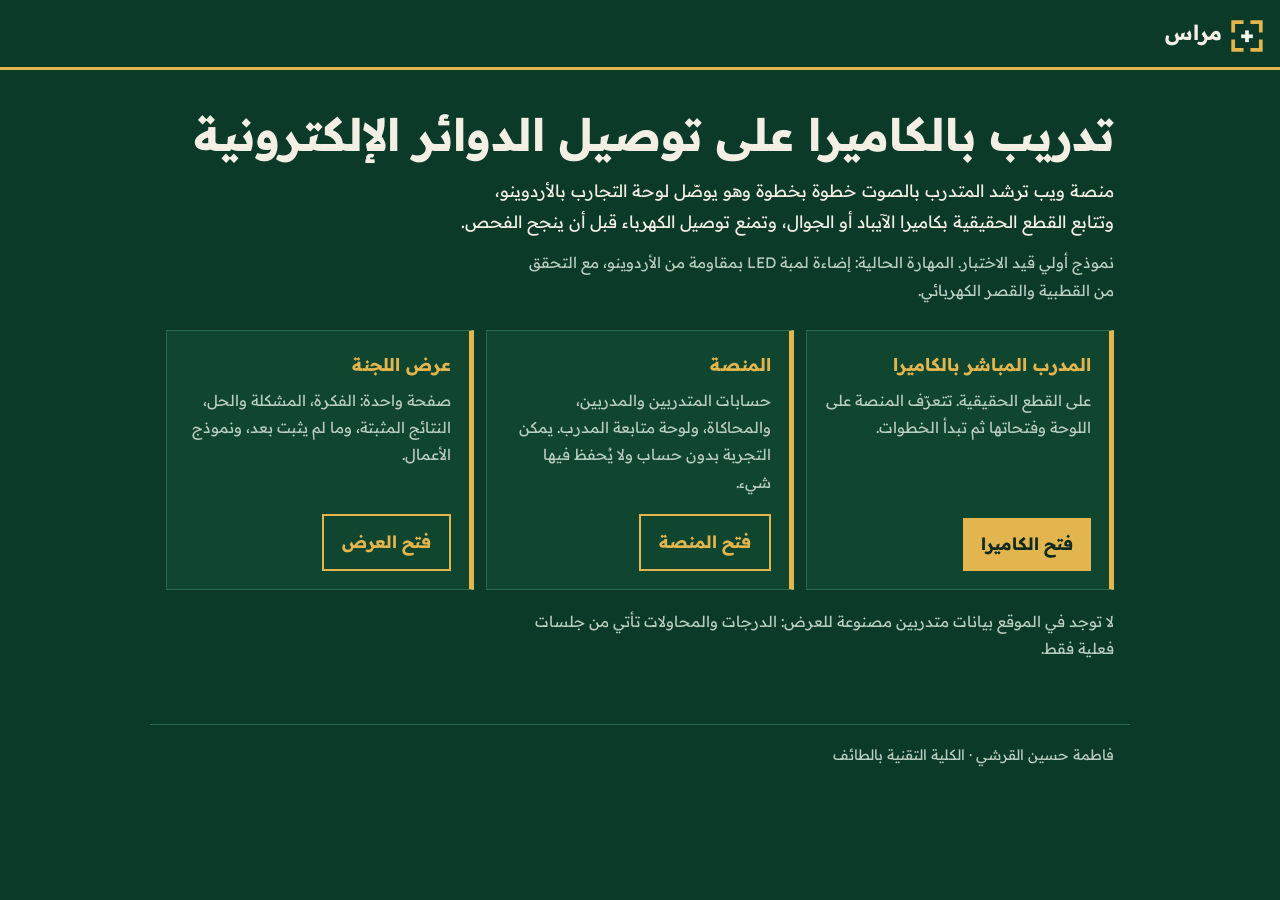
==== commit 92a22128: "Show the Miras logo on the home, committee, coach and lab pages Co-Authored-By: Claude Fable 5.2 <no" ====
--- a/index.html
+++ b/index.html
@@ -27,7 +27,7 @@
 </style>
 </head>
 <body>
-<header><b>مراس</b></header>
+<header><svg class="logo" viewBox="0 0 64 64" width="34" height="34" style="vertical-align:middle;margin-inline-end:8px;flex:none" role="img" aria-label="شعار مراس"><g fill="none" stroke="#e2b54e" stroke-width="7" stroke-linecap="square"><path d="M6 22V6H22"/><path d="M42 6H58V22"/><path d="M58 42V58H42"/><path d="M22 58H6V42"/></g><rect x="21" y="29" width="22" height="7" fill="#f1f4ec"/><rect x="28.5" y="21.5" width="7" height="22" fill="#f1f4ec"/></svg><b>مراس</b></header>
 <main>
   <h1>تدريب بالكاميرا على توصيل الدوائر الإلكترونية</h1>
   <p>منصة ويب ترشد المتدرب بالصوت خطوة بخطوة وهو يوصّل لوحة التجارب بالأردوينو، وتتابع القطع الحقيقية بكاميرا الآيباد أو الجوال، وتمنع توصيل الكهرباء قبل أن ينجح الفحص.</p>
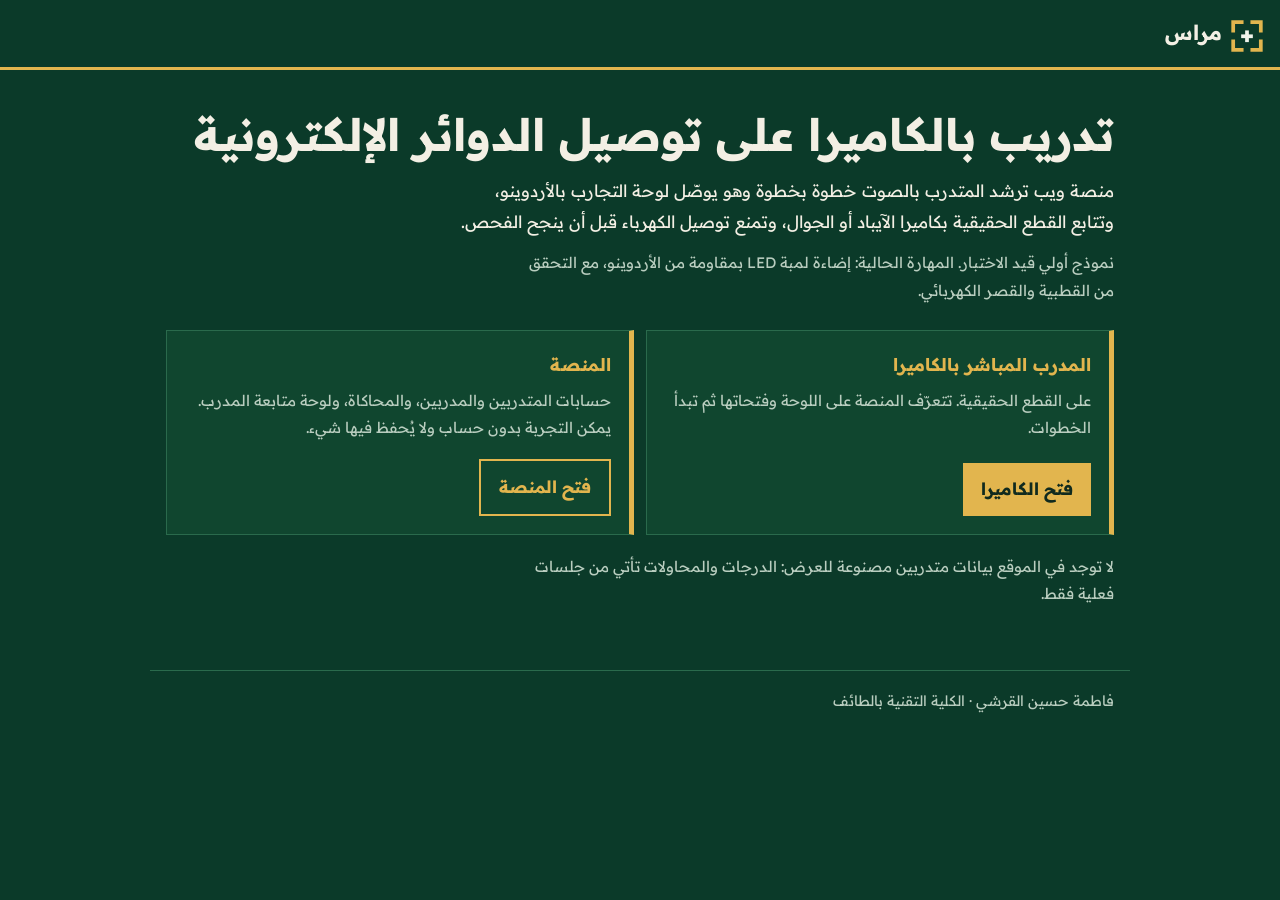
==== commit 62c8f4f8: "Remove committee page, add step-back button, honest session result in coach - committee/ removed and" ====
--- a/index.html
+++ b/index.html
@@ -35,7 +35,6 @@
   <div class="grid">
     <div class="card"><h2>المدرب المباشر بالكاميرا</h2><p class="mut">على القطع الحقيقية. تتعرّف المنصة على اللوحة وفتحاتها ثم تبدأ الخطوات.</p><a class="btn" href="coach/">فتح الكاميرا</a></div>
     <div class="card"><h2>المنصة</h2><p class="mut">حسابات المتدربين والمدربين، والمحاكاة، ولوحة متابعة المدرب. يمكن التجربة بدون حساب ولا يُحفظ فيها شيء.</p><a class="btn ghost" href="app/">فتح المنصة</a></div>
-    <div class="card"><h2>عرض اللجنة</h2><p class="mut">صفحة واحدة: الفكرة، المشكلة والحل، النتائج المثبتة، وما لم يثبت بعد، ونموذج الأعمال.</p><a class="btn ghost" href="committee/">فتح العرض</a></div>
   </div>
   <p class="mut">لا توجد في الموقع بيانات متدربين مصنوعة للعرض: الدرجات والمحاولات تأتي من جلسات فعلية فقط.</p>
 </main>
